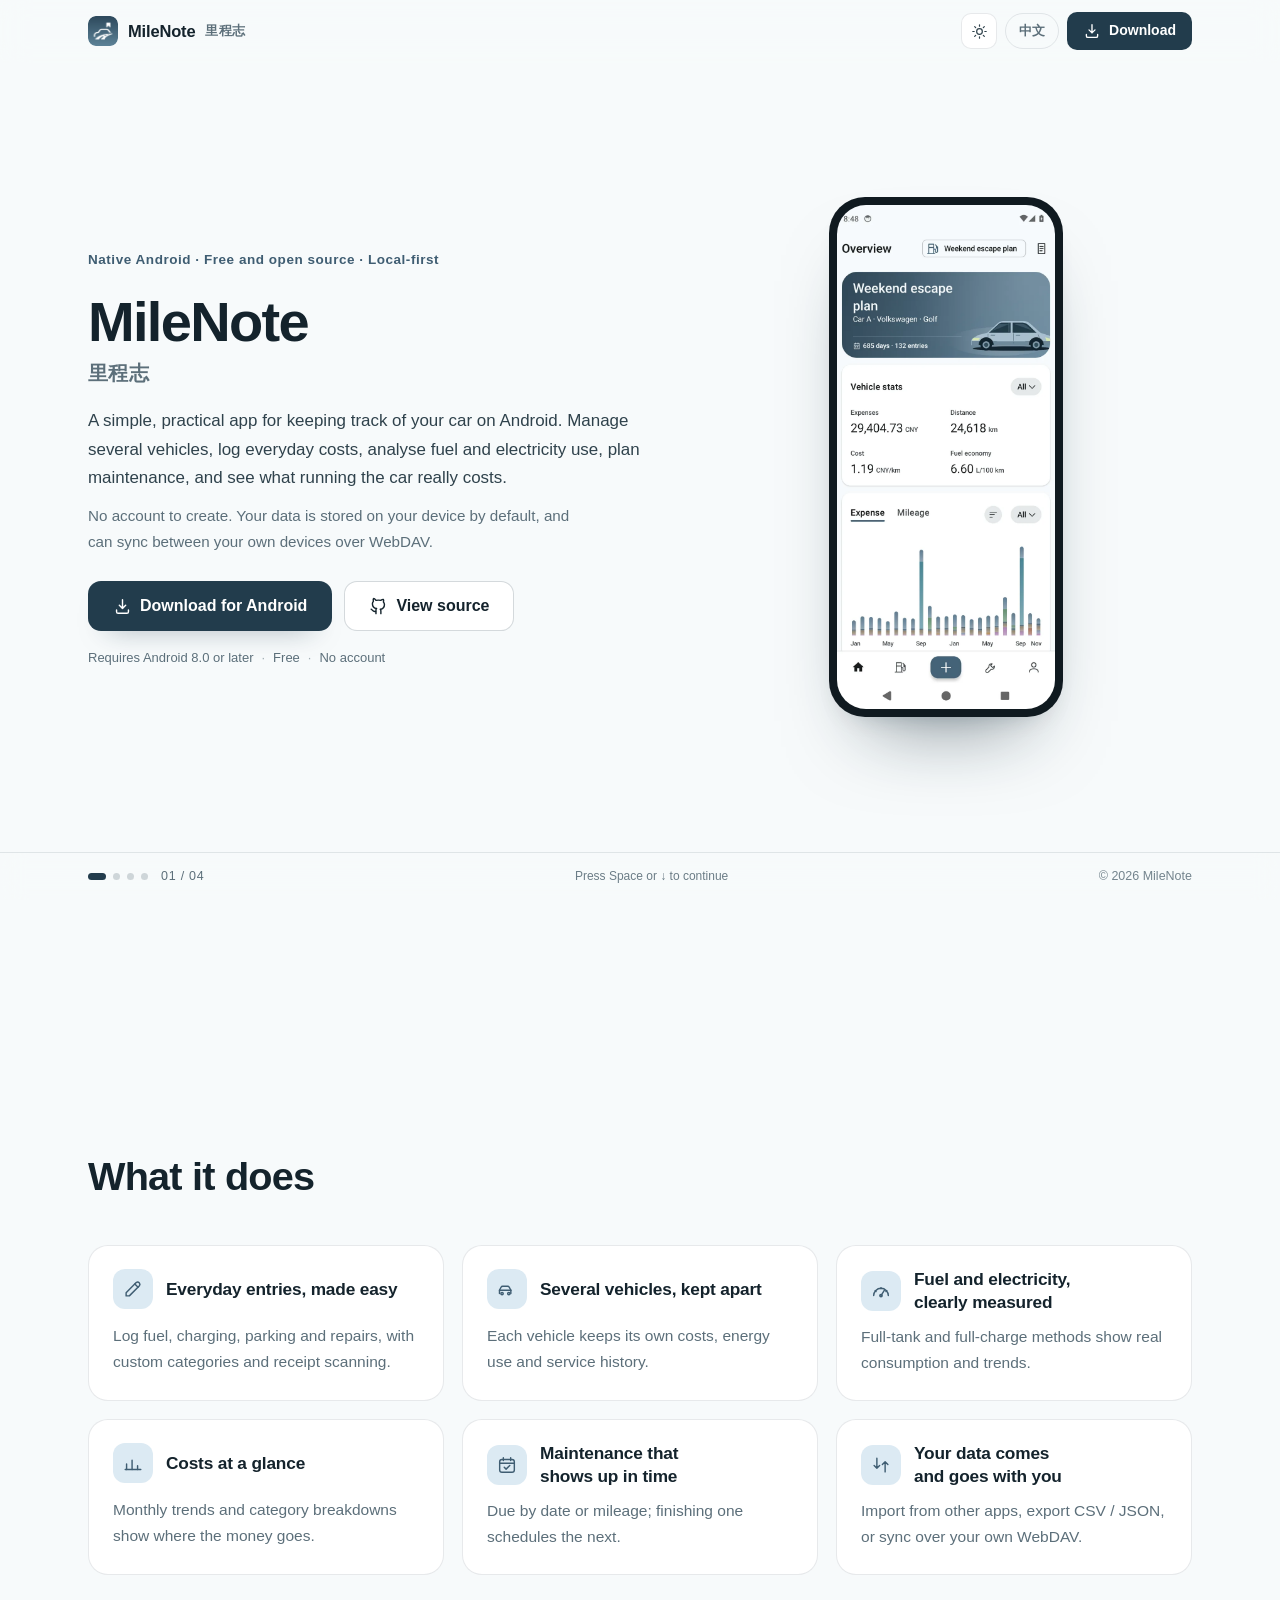
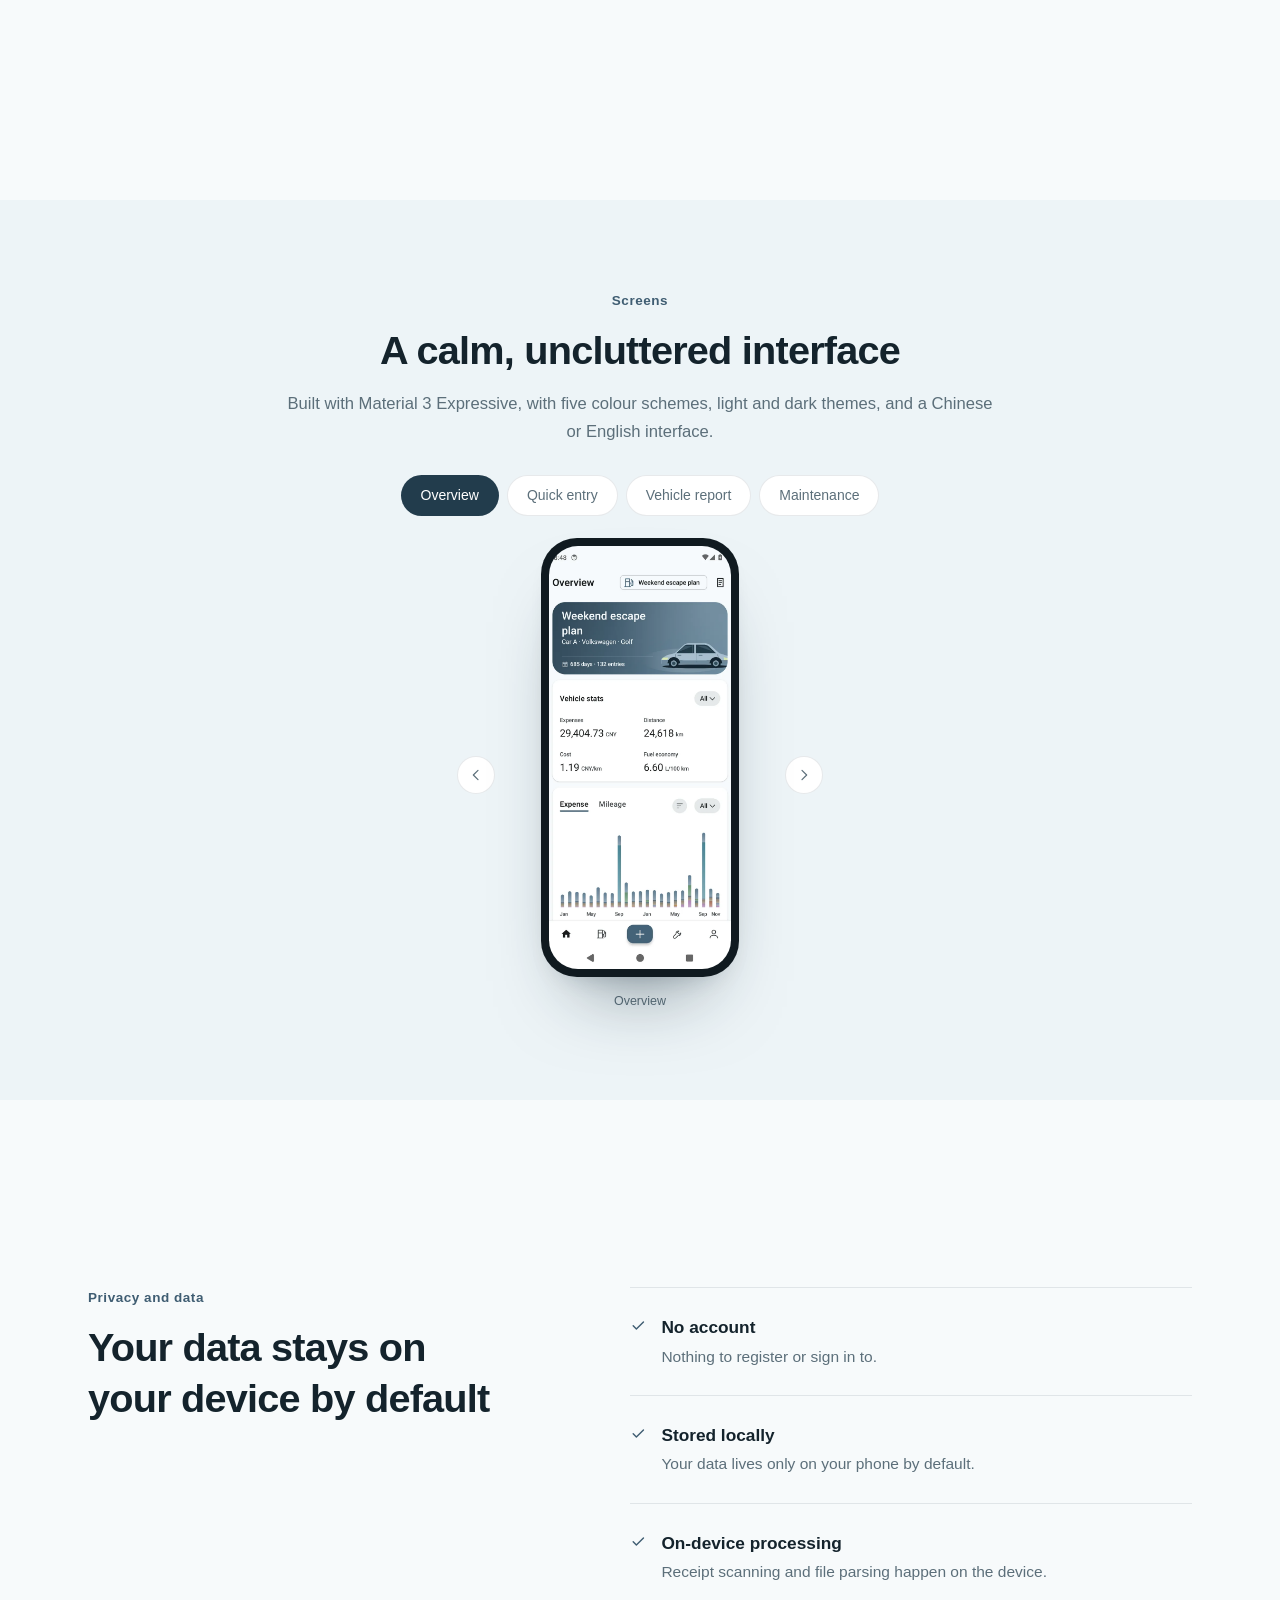
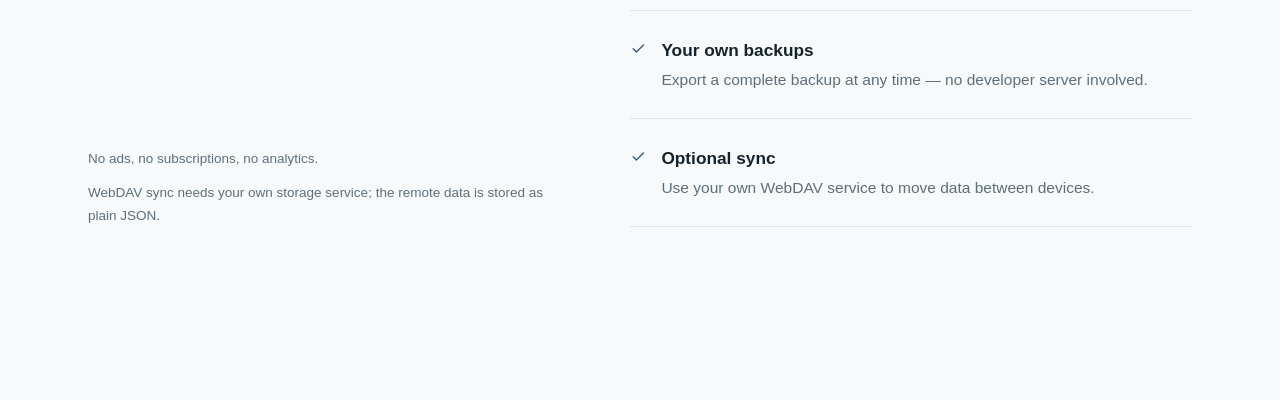
==== en/index.html @ a448dcb8 "site(screens): 界面预览换成 0.44.1 实拍（中英各一套，第三张改用车报告）+ OG 重画" ====
<!doctype html>
<html lang="en">
<head>
  <meta charset="utf-8">
  <meta name="viewport" content="width=device-width, initial-scale=1">
  <title>MileNote · A car companion for Android</title>
  <meta name="description" content="MileNote is a simple, practical companion for car owners on Android: several vehicles, everyday costs, fuel and electricity analysis, maintenance reminders and running-cost summaries. No account — your data stays on your device by default, with optional WebDAV sync between your own devices.">
  <meta name="keywords" content="MileNote,car companion,car expense tracker,fuel log,full-tank method,maintenance reminder,running costs,Android,local-first">
  <meta name="author" content="MileNote">
  <meta name="robots" content="index,follow">
  <link rel="canonical" href="https://selwiro.github.io/MileNoteAndroid/en/">
  <link rel="alternate" hreflang="zh-CN" href="https://selwiro.github.io/MileNoteAndroid/">
  <link rel="alternate" hreflang="en" href="https://selwiro.github.io/MileNoteAndroid/en/">
  <link rel="alternate" hreflang="x-default" href="https://selwiro.github.io/MileNoteAndroid/">

  <meta property="og:type" content="website">
  <meta property="og:site_name" content="MileNote">
  <meta property="og:title" content="MileNote · A car companion for Android">
  <meta property="og:description" content="Several vehicles, everyday costs, fuel and electricity analysis, maintenance reminders and running-cost summaries. No account — your data stays on your device.">
  <meta property="og:url" content="https://selwiro.github.io/MileNoteAndroid/en/">
  <meta property="og:image" content="https://selwiro.github.io/MileNoteAndroid/assets/og-en.png">
  <meta property="og:image:width" content="1200">
  <meta property="og:image:height" content="630">
  <meta property="og:image:alt" content="MileNote: a car companion for Android">
  <meta property="og:locale" content="en_US">
  <meta property="og:locale:alternate" content="zh_CN">
  <meta name="twitter:card" content="summary_large_image">
  <meta name="twitter:title" content="MileNote · A car companion for Android">
  <meta name="twitter:description" content="Several vehicles, everyday costs, fuel and electricity analysis, maintenance reminders and running-cost summaries. No account — your data stays on your device.">
  <meta name="twitter:image" content="https://selwiro.github.io/MileNoteAndroid/assets/og-en.png">
  <meta name="twitter:image:alt" content="MileNote: a car companion for Android">

  <meta name="theme-color" content="#f7fafb" media="(prefers-color-scheme: light)">
  <meta name="theme-color" content="#0e1316" media="(prefers-color-scheme: dark)">

  <script>
    /* Set the theme before styles load, so dark mode never flashes white */
    (function () {
      try {
        var stored = localStorage.getItem('milenote-theme');
        var theme = stored === 'dark' || stored === 'light'
          ? stored
          : (window.matchMedia('(prefers-color-scheme: dark)').matches ? 'dark' : 'light');
        document.documentElement.dataset.theme = theme;
        document.documentElement.classList.add('js');
      } catch (e) {
        document.documentElement.dataset.theme = 'light';
      }
    })();
  </script>

  <link rel="icon" href="../assets/favicon-32.png" sizes="32x32" type="image/png">
  <link rel="icon" href="../assets/favicon-16.png" sizes="16x16" type="image/png">
  <link rel="apple-touch-icon" href="../assets/apple-touch-icon.png">
  <link rel="manifest" href="../site.webmanifest">
  <link rel="preload" as="image" href="../assets/screens-en/dashboard.webp?v=20261116">
  <link rel="stylesheet" href="../assets/style.css?v=20261110c">

  <script type="application/ld+json">
  {
    "@context": "https://schema.org",
    "@type": "SoftwareApplication",
    "name": "MileNote",
    "alternateName": "里程志",
    "applicationCategory": "FinanceApplication",
    "operatingSystem": "Android 8.0+",
    "inLanguage": "en",
    "url": "https://selwiro.github.io/MileNoteAndroid/en/",
    "offers": { "@type": "Offer", "price": "0", "priceCurrency": "USD" },
    "description": "A local-first companion for car owners on Android: several vehicles, everyday costs, fuel and electricity analysis, maintenance reminders and running-cost summaries.",
    "screenshot": "https://selwiro.github.io/MileNoteAndroid/assets/screens-en/dashboard.webp"
  }
  </script>
</head>
<body>
  <a class="skip-link" href="#hero">Skip to content</a>

  <header class="site-header" id="top">
    <div class="header-inner">
      <a class="brand" href="#hero">
        <img src="../assets/img/brand-tile.png" width="30" height="30" alt="">
        <span class="brand-name">MileNote</span>
        <span class="brand-latin" lang="zh-CN">里程志</span>
      </a>
      <div class="header-actions">
        <button class="icon-btn" type="button" data-theme-toggle aria-label="Toggle light or dark mode" aria-pressed="false">
          <svg class="ico-sun" viewBox="0 0 24 24" aria-hidden="true"><circle cx="12" cy="12" r="4"/><path d="M12 2.5v2M12 19.5v2M2.5 12h2M19.5 12h2M5.2 5.2l1.4 1.4M17.4 17.4l1.4 1.4M18.8 5.2l-1.4 1.4M6.6 17.4l-1.4 1.4"/></svg>
          <svg class="ico-moon" viewBox="0 0 24 24" aria-hidden="true"><path d="M20.5 14.6A8.6 8.6 0 0 1 9.4 3.5a8.6 8.6 0 1 0 11.1 11.1Z"/></svg>
        </button>
        <a class="lang-switch" href="../" hreflang="zh-CN" lang="zh-CN">中文</a>
        <a class="btn btn-primary btn-sm" href="https://github.com/Selwiro/MileNoteAndroid/releases" data-download>
          <svg class="ico" viewBox="0 0 24 24" aria-hidden="true"><path d="M12 3.5v11m0 0 4-4m-4 4-4-4"/><path d="M4.5 16.5v2a2 2 0 0 0 2 2h11a2 2 0 0 0 2-2v-2"/></svg>
          Download
        </a>
      </div>
    </div>
  </header>

  <main class="deck">

    <!-- ============ 01 hero ============ -->
    <section class="slide slide-hero is-active" id="hero" aria-label="MileNote">
      <div class="slide-inner hero-grid">
        <div class="hero-copy">
          <span class="eyebrow">Native Android · Free and open source · Local-first</span>
          <h1>MileNote<span class="latin" lang="zh-CN">里程志</span></h1>
          <p class="lede">A simple, practical app for keeping track of your car on Android. Manage several vehicles, log everyday costs, analyse fuel and electricity use, plan maintenance, and see what running the car really costs.</p>
          <p class="lede">No account to create. Your data is stored on your device by default, and can sync between your own devices over WebDAV.</p>
          <div class="hero-actions">
            <a class="btn btn-primary btn-lg" href="https://github.com/Selwiro/MileNoteAndroid/releases" data-download>
              <svg class="ico" viewBox="0 0 24 24" aria-hidden="true"><path d="M12 3.5v11m0 0 4-4m-4 4-4-4"/><path d="M4.5 16.5v2a2 2 0 0 0 2 2h11a2 2 0 0 0 2-2v-2"/></svg>
              Download for Android
            </a>
            <a class="btn btn-quiet btn-lg" href="https://github.com/Selwiro/MileNoteAndroid" target="_blank" rel="noopener">
              <svg class="ico" viewBox="0 0 24 24" aria-hidden="true"><path d="M9 18c-4.5 1.4-4.5-2.2-6.3-2.7M15 21v-3.2a2.8 2.8 0 0 0-.8-2.3c2.7-.3 5.3-1.4 5.3-6a4.7 4.7 0 0 0-1.3-3.2 4.3 4.3 0 0 0-.1-3.3s-1-.3-3.3 1.3a11 11 0 0 0-5.8 0C6.7 1.7 5.7 2 5.7 2a4.3 4.3 0 0 0-.1 3.3A4.7 4.7 0 0 0 4.3 8.5c0 4.6 2.6 5.7 5.3 6a2.8 2.8 0 0 0-.8 2.3V21"/></svg>
              View source
            </a>
          </div>
          <p class="hero-meta">Requires Android 8.0 or later<span class="dot">·</span>Free<span class="dot">·</span>No account</p>
        </div>

        <div class="hero-visual">
          <figure class="phone phone-hero">
            <img src="../assets/screens-en/dashboard.webp?v=20261116" width="720" height="1600" alt="MileNote overview screen with running costs, spending trend and average fuel economy">
          </figure>
        </div>
      </div>
    </section>

    <!-- ============ 02 features ============ -->
    <section class="slide" id="features" aria-label="Features">
      <div class="slide-inner">
        <div class="slide-head">
          <h2>What it does</h2>
        </div>
        <ul class="feature-grid">
          <li class="feature">
            <span class="feature-icon"><svg viewBox="0 0 24 24" aria-hidden="true"><path d="M4.5 19.5H8L19 8.5a2.5 2.5 0 0 0-3.5-3.5L4.5 16v3.5Z"/><path d="M14 6.5 17.5 10"/></svg></span>
            <h3>Everyday entries, made easy</h3>
            <p>Log fuel, charging, parking and repairs, with custom categories and receipt scanning.</p>
          </li>
          <li class="feature">
            <span class="feature-icon"><svg viewBox="0 0 24 24" aria-hidden="true"><path d="M3.8 17v-3.6l1.7-3.3a2 2 0 0 1 1.8-1.1h5.4a2 2 0 0 1 1.8 1.1l1.7 3.3V17"/><path d="M3.8 13.4h12.6"/><circle cx="6.6" cy="17" r="1.3"/><circle cx="14" cy="17" r="1.3"/></svg></span>
            <h3>Several vehicles, kept apart</h3>
            <p>Each vehicle keeps its own costs, energy use and service history.</p>
          </li>
          <li class="feature">
            <span class="feature-icon"><svg viewBox="0 0 24 24" aria-hidden="true"><path d="M4 17a8 8 0 0 1 16 0"/><path d="M12 17l3.6-5.6"/><circle cx="12" cy="17" r="1.3"/><path d="M5.6 11.6l1 .9M12 8.4v1.2M18.4 11.6l-1 .9"/></svg></span>
            <h3>Fuel and electricity, clearly measured</h3>
            <p>Full-tank and full-charge methods show real consumption and trends.</p>
          </li>
          <li class="feature">
            <span class="feature-icon"><svg viewBox="0 0 24 24" aria-hidden="true"><path d="M5 19v-6M11 19V9M17 19v-4"/><path d="M3.5 19h17"/></svg></span>
            <h3>Costs at a glance</h3>
            <p>Monthly trends and category breakdowns show where the money goes.</p>
          </li>
          <li class="feature">
            <span class="feature-icon"><svg viewBox="0 0 24 24" aria-hidden="true"><rect x="4" y="6" width="16" height="14" rx="2.5"/><path d="M4 10h16M8 4v3M16 4v3"/><path d="M9 14.5l2 2 4-4"/></svg></span>
            <h3>Maintenance that shows up in time</h3>
            <p>Due by date or mileage; finishing one schedules the next.</p>
          </li>
          <li class="feature">
            <span class="feature-icon"><svg viewBox="0 0 24 24" aria-hidden="true"><path d="M7.5 4.5v11M7.5 15.5l3-3M7.5 15.5l-3-3"/><path d="M16.5 19.5v-11M16.5 8.5l3 3M16.5 8.5l-3 3"/></svg></span>
            <h3>Your data comes and goes with you</h3>
            <p>Import from other apps, export CSV / JSON, or sync over your own WebDAV.</p>
          </li>
        </ul>
      </div>
    </section>

    <!-- ============ 03 screens ============ -->
    <section class="slide slide-soft" id="screens" aria-label="Screens">
      <div class="slide-inner">
        <div class="slide-head slide-head-center">
          <span class="eyebrow">Screens</span>
          <h2>A calm, uncluttered interface</h2>
          <p class="lede">Built with Material 3 Expressive, with five colour schemes, light and dark themes, and a Chinese or English interface.</p>
        </div>

        <div class="screen-tabs" role="tablist" aria-label="App screenshots">
          <button class="screen-tab" type="button" role="tab" aria-selected="true" data-screen="0">Overview</button>
          <button class="screen-tab" type="button" role="tab" aria-selected="false" data-screen="1">Quick entry</button>
          <button class="screen-tab" type="button" role="tab" aria-selected="false" data-screen="2">Vehicle report</button>
          <button class="screen-tab" type="button" role="tab" aria-selected="false" data-screen="3">Maintenance</button>
        </div>

        <div class="screen-stage" role="tabpanel" aria-live="polite">
          <button class="screen-arrow" type="button" data-screen-prev aria-label="Previous screenshot">
            <svg viewBox="0 0 24 24" aria-hidden="true"><path d="M15 5l-7 7 7 7"/></svg>
          </button>
          <figure class="screen-figure">
            <div class="phone phone-screen">
              <img data-screen-img data-screen-base="../assets/screens-en/" src="../assets/screens-en/dashboard.webp?v=20261116" width="720" height="1600" alt="Overview screen">
            </div>
            <figcaption data-screen-cap>Overview</figcaption>
          </figure>
          <button class="screen-arrow" type="button" data-screen-next aria-label="Next screenshot">
            <svg viewBox="0 0 24 24" aria-hidden="true"><path d="M9 5l7 7-7 7"/></svg>
          </button>
        </div>
      </div>
    </section>

    <!-- ============ 04 privacy ============ -->
    <section class="slide" id="privacy" aria-label="Privacy and data">
      <div class="slide-inner privacy-grid">
        <div class="slide-head">
          <span class="eyebrow">Privacy and data</span>
          <h2>Your data stays on your device by default</h2>
          <p class="privacy-note">No ads, no subscriptions, no analytics.</p>
          <p class="privacy-note">WebDAV sync needs your own storage service; the remote data is stored as plain JSON.</p>
        </div>
        <div>
          <ul class="privacy-list">
            <li>
              <svg viewBox="0 0 24 24" aria-hidden="true"><path d="M4.5 12.5 9 17l10-10"/></svg>
              <div><b>No account</b><span>Nothing to register or sign in to.</span></div>
            </li>
            <li>
              <svg viewBox="0 0 24 24" aria-hidden="true"><path d="M4.5 12.5 9 17l10-10"/></svg>
              <div><b>Stored locally</b><span>Your data lives only on your phone by default.</span></div>
            </li>
            <li>
              <svg viewBox="0 0 24 24" aria-hidden="true"><path d="M4.5 12.5 9 17l10-10"/></svg>
              <div><b>On-device processing</b><span>Receipt scanning and file parsing happen on the device.</span></div>
            </li>
            <li>
              <svg viewBox="0 0 24 24" aria-hidden="true"><path d="M4.5 12.5 9 17l10-10"/></svg>
              <div><b>Your own backups</b><span>Export a complete backup at any time — no developer server involved.</span></div>
            </li>
            <li>
              <svg viewBox="0 0 24 24" aria-hidden="true"><path d="M4.5 12.5 9 17l10-10"/></svg>
              <div><b>Optional sync</b><span>Use your own WebDAV service to move data between devices.</span></div>
            </li>
          </ul>
        </div>
      </div>
    </section>

  </main>

  <div class="deck-bar">
    <div class="pager" role="group" aria-label="Slides">
      <button class="pager-dot" type="button" data-goto="0" aria-label="Slide 1: MileNote" aria-current="true"></button>
      <button class="pager-dot" type="button" data-goto="1" aria-label="Slide 2: Features"></button>
      <button class="pager-dot" type="button" data-goto="2" aria-label="Slide 3: Screens"></button>
      <button class="pager-dot" type="button" data-goto="3" aria-label="Slide 4: Privacy"></button>
      <span class="pager-count" data-pager-count>01 / 04</span>
    </div>
    <p class="deck-hint" data-deck-hint>Press Space or ↓ to continue</p>
    <span class="bar-copy">© <span id="year">2026</span> MileNote</span>
  </div>

  <script src="../assets/app.js?v=20261116" defer></script>
</body>
</html>
---- assets/style.css ----
/* ============================================================
   里程志 MileNote · GitHub Pages
   PPT 式单页官网：4 屏，每屏一满窗口，空格 / ↓ 翻页
   纯静态、无外部依赖、无追踪；深浅色由 <html data-theme> 驱动
   配色沿用 App 的里程蓝（#55758B）
   ============================================================ */

:root {
  --font-sans: -apple-system, BlinkMacSystemFont, "Segoe UI", "PingFang SC",
    "Hiragino Sans GB", "Microsoft YaHei", "Noto Sans SC", "Helvetica Neue", Arial, sans-serif;

  --bg: #f7fafb;
  --bg-soft: #edf4f7;
  --surface: #ffffff;
  --surface-2: #f1f7f9;
  --ink: #14232c;
  --ink-2: #2f424c;
  --muted: #5c6f7a;
  --line: rgba(20, 46, 62, 0.10);
  --line-strong: rgba(20, 46, 62, 0.18);

  --brand: #55758b;
  --brand-strong: #3f5d72;
  --brand-deep: #16262f;
  --brand-soft: #dceaf3;

  --btn-bg: #223c4c;
  --btn-bg-hover: #2e4e61;
  --btn-ink: #ffffff;

  --bezel: #101a20;
  --radius-xl: 28px;
  --radius-lg: 20px;
  --radius-md: 15px;

  --shadow-card: 0 28px 60px -46px rgba(16, 42, 58, 0.5), 0 2px 6px -4px rgba(16, 42, 58, 0.06);
  --shadow-soft: 0 20px 40px -32px rgba(16, 42, 58, 0.45);
  --shadow-phone: 0 44px 80px -40px rgba(14, 36, 50, 0.55), 0 12px 28px -20px rgba(14, 36, 50, 0.3);

  --container: 1104px;
  --header-h: 62px;
  --bar-h: 48px;
  color-scheme: light;
}

[data-theme="dark"] {
  --bg: #0e1316;
  --bg-soft: #121b20;
  --surface: #161f24;
  --surface-2: #1b262c;
  --ink: #e9eff3;
  --ink-2: #c7d4db;
  --muted: #93a5b0;
  --line: rgba(190, 215, 230, 0.12);
  --line-strong: rgba(190, 215, 230, 0.22);

  --brand: #a8c3d4;
  --brand-strong: #a8c3d4;
  --brand-deep: #0a1418;
  --brand-soft: #1f313b;

  --btn-bg: #b3cadb;
  --btn-bg-hover: #c8dbe8;
  --btn-ink: #101f28;

  --bezel: #05090b;
  --shadow-card: 0 28px 60px -46px rgba(0, 0, 0, 0.8), 0 2px 6px -4px rgba(0, 0, 0, 0.4);
  --shadow-soft: 0 20px 40px -32px rgba(0, 0, 0, 0.7);
  --shadow-phone: 0 44px 80px -40px rgba(0, 0, 0, 0.9), 0 12px 28px -20px rgba(0, 0, 0, 0.6);
  color-scheme: dark;
}

/* ---------- base ---------- */

*, *::before, *::after { box-sizing: border-box; }

html {
  -webkit-text-size-adjust: 100%;
  scroll-snap-type: y mandatory;
  background: var(--bg);
  /* 一屏一页的演示翻页：隐藏滚动条，用页码 / 空格提示代替 */
  scrollbar-width: none;
}
html::-webkit-scrollbar { width: 0; height: 0; }

body {
  margin: 0;
  background: var(--bg);
  color: var(--ink);
  font-family: var(--font-sans);
  font-size: 16px;
  line-height: 1.7;
  -webkit-font-smoothing: antialiased;
  -moz-osx-font-smoothing: grayscale;
  overflow-x: hidden;
}

h1, h2, h3 {
  margin: 0;
  line-height: 1.28;
  letter-spacing: -0.02em;
  font-weight: 700;
  text-wrap: balance;
}
p { margin: 0; }
img { display: block; max-width: 100%; height: auto; }
a { color: inherit; }
button { font: inherit; color: inherit; }

:focus-visible {
  outline: 2px solid var(--brand-strong);
  outline-offset: 3px;
  border-radius: 6px;
}

.sr-only {
  position: absolute;
  width: 1px; height: 1px;
  margin: -1px; padding: 0;
  overflow: hidden;
  clip: rect(0 0 0 0);
  white-space: nowrap;
  border: 0;
}

.skip-link {
  position: fixed;
  top: 8px; left: 50%;
  transform: translate(-50%, -180%);
  z-index: 100;
  padding: 9px 16px;
  border-radius: 999px;
  background: var(--btn-bg);
  color: var(--btn-ink);
  font-size: 14px;
  text-decoration: none;
  transition: transform .18s ease;
}
.skip-link:focus { transform: translate(-50%, 0); }

/* ---------- buttons ---------- */

.btn {
  display: inline-flex;
  align-items: center;
  justify-content: center;
  gap: 8px;
  padding: 11px 20px;
  border: 1px solid transparent;
  border-radius: 12px;
  font-size: 15px;
  font-weight: 600;
  line-height: 1.4;
  text-decoration: none;
  white-space: nowrap;
  cursor: pointer;
  transition: background-color .18s ease, border-color .18s ease,
              color .18s ease, transform .18s ease, box-shadow .18s ease;
}

.btn .ico {
  width: 18px; height: 18px;
  fill: none;
  stroke: currentColor;
  stroke-width: 1.8;
  stroke-linecap: round;
  stroke-linejoin: round;
  flex: none;
}

.btn-primary {
  background: var(--btn-bg);
  color: var(--btn-ink);
  box-shadow: 0 14px 28px -20px rgba(16, 42, 58, 0.65);
}
.btn-primary:hover { background: var(--btn-bg-hover); transform: translateY(-1px); }

.btn-quiet {
  background: var(--surface);
  border-color: var(--line-strong);
  color: var(--ink);
}
.btn-quiet:hover { border-color: var(--brand); transform: translateY(-1px); }

.btn-lg { padding: 13px 24px; font-size: 16px; border-radius: 13px; }
.btn-lg .ico { width: 19px; height: 19px; }
.btn-sm { padding: 8px 15px; font-size: 14px; border-radius: 10px; }

/* ---------- header（固定，浮在每一屏之上） ---------- */

.site-header {
  position: fixed;
  inset: 0 0 auto 0;
  z-index: 60;
  background: color-mix(in srgb, var(--bg) 82%, transparent);
  -webkit-backdrop-filter: blur(14px);
  backdrop-filter: blur(14px);
  border-bottom: 1px solid transparent;
  transition: border-color .2s ease;
}
.site-header.is-scrolled { border-bottom-color: var(--line); }

.header-inner {
  display: flex;
  align-items: center;
  gap: 16px;
  height: var(--header-h);
  width: min(100% - 48px, var(--container));
  margin-inline: auto;
}

.brand {
  display: inline-flex;
  align-items: center;
  gap: 10px;
  margin-right: auto;
  text-decoration: none;
  font-weight: 700;
  letter-spacing: -0.01em;
  flex: none;
  white-space: nowrap;
}
.brand img { width: 30px; height: 30px; border-radius: 8px; }
.brand .brand-name { font-size: 16.5px; }
.brand .brand-latin {
  font-size: 13px;
  font-weight: 600;
  color: var(--muted);
  letter-spacing: 0.01em;
}

.header-actions { display: flex; align-items: center; gap: 8px; }

.icon-btn {
  display: grid;
  place-items: center;
  width: 36px; height: 36px;
  padding: 0;
  border: 1px solid var(--line);
  border-radius: 10px;
  background: var(--surface);
  color: var(--ink-2);
  cursor: pointer;
  transition: border-color .16s ease, color .16s ease;
}
.icon-btn:hover { border-color: var(--line-strong); color: var(--ink); }
.icon-btn svg { width: 17px; height: 17px; fill: none; stroke: currentColor; stroke-width: 1.7; stroke-linecap: round; stroke-linejoin: round; }
.icon-btn .ico-moon { display: none; }
[data-theme="dark"] .icon-btn .ico-sun { display: none; }
[data-theme="dark"] .icon-btn .ico-moon { display: block; }

.lang-switch {
  padding: 6px 13px;
  border: 1px solid var(--line);
  border-radius: 999px;
  font-size: 13px;
  font-weight: 600;
  color: var(--muted);
  text-decoration: none;
  transition: border-color .16s ease, color .16s ease;
}
.lang-switch:hover { border-color: var(--line-strong); color: var(--ink); }

/* ---------- 幻灯片 ---------- */

.deck { display: block; }

.slide {
  --slide-pad: 24px;
  position: relative;
  display: grid;
  align-items: center;
  min-height: 100vh;
  min-height: 100dvh;
  padding: calc(var(--header-h) + var(--slide-pad)) 0 calc(var(--bar-h) + var(--slide-pad));
  scroll-snap-align: start;
  scroll-snap-stop: always;
}

.slide-soft { background: var(--bg-soft); }

.slide-inner {
  width: min(100% - 48px, var(--container));
  margin-inline: auto;
}

/* 只在有 JS 时做入场动画：无 JS 也能看到全部内容 */
.js .slide-inner {
  opacity: 0;
  transform: translateY(14px);
  transition: opacity .45s ease, transform .45s cubic-bezier(.22, .8, .3, 1);
}
.js .slide.is-active .slide-inner {
  opacity: 1;
  transform: none;
}

.slide-head { max-width: 660px; }
.slide-head-center { margin-inline: auto; text-align: center; max-width: 720px; }
.slide-head h2 {
  margin-top: 12px;
  font-size: clamp(1.6rem, 3.1vw, 2.55rem);
}
.slide-head .lede {
  margin-top: 14px;
  color: var(--muted);
  font-size: 1.04rem;
  text-wrap: pretty;
}

.eyebrow {
  display: inline-block;
  font-size: 13.5px;
  font-weight: 600;
  letter-spacing: 0.04em;
  color: var(--brand-strong);
}

/* ---------- 首屏 ---------- */

.hero-grid {
  display: grid;
  grid-template-columns: minmax(0, 1.06fr) minmax(0, 0.94fr);
  gap: clamp(28px, 4.5vw, 64px);
  align-items: center;
}

.hero-copy h1 {
  margin-top: 14px;
  font-size: clamp(2.35rem, 4.6vw, 3.5rem);
  letter-spacing: -0.03em;
}
.hero-copy h1 .latin {
  display: block;
  margin-top: 4px;
  font-size: clamp(1rem, 1.7vw, 1.24rem);
  font-weight: 600;
  letter-spacing: 0.02em;
  color: var(--muted);
}

.hero-copy .lede {
  margin-top: 20px;
  max-width: 33em;
  font-size: clamp(0.98rem, 1.35vw, 1.06rem);
  color: var(--ink-2);
  text-wrap: pretty;
}
.hero-copy .lede + .lede {
  margin-top: 10px;
  font-size: 0.95rem;
  color: var(--muted);
}

.hero-actions {
  display: flex;
  flex-wrap: wrap;
  gap: 12px;
  margin-top: 26px;
}

.hero-meta {
  margin-top: 16px;
  font-size: 13px;
  color: var(--muted);
}
.hero-meta .dot { margin: 0 8px; opacity: .55; }

.hero-visual {
  justify-self: center;
  position: relative;
  display: grid;
  place-items: center;
  padding: 6px 0;
}
.hero-visual::after {
  content: "";
  position: absolute;
  inset: auto 6% -2% 6%;
  height: 36px;
  border-radius: 50%;
  background: radial-gradient(closest-side, rgba(16, 42, 58, 0.16), transparent 72%);
  filter: blur(6px);
  z-index: -1;
}
[data-theme="dark"] .hero-visual::after {
  background: radial-gradient(closest-side, rgba(0, 0, 0, 0.6), transparent 72%);
}

/* ---------- 手机框 ---------- */

.phone {
  position: relative;
  margin: 0;
  padding: 8px;
  border-radius: 36px;
  background: var(--bezel);
  box-shadow: var(--shadow-phone);
  aspect-ratio: 720 / 1600;
  height: var(--phone-h, 480px);
}
.phone img {
  width: 100%;
  height: 100%;
  border-radius: 29px;
  object-fit: cover;
}

.phone-hero { --phone-h: clamp(300px, 58dvh, 520px); }
.phone-screen {
  flex: 1 1 auto;
  height: auto;
  min-height: 0;
  max-height: 100%;
  margin-bottom: 2px;
}

/* ---------- 功能介绍 ---------- */

.feature-grid {
  display: grid;
  grid-template-columns: repeat(3, minmax(0, 1fr));
  gap: 18px;
  margin: clamp(26px, 3.6vw, 44px) 0 0;
  padding: 0;
  list-style: none;
}

.feature {
  display: grid;
  grid-template-columns: auto minmax(0, 1fr);
  align-items: center;
  column-gap: 13px;
  padding: 22px 24px 24px;
  border: 1px solid var(--line);
  border-radius: var(--radius-lg);
  background: var(--surface);
  transition: transform .18s ease, border-color .18s ease, box-shadow .18s ease;
}
.feature:hover {
  transform: translateY(-2px);
  border-color: var(--line-strong);
  box-shadow: var(--shadow-soft);
}

/* 图标与标题同一行（桌面端；手机上图标仍在左、标题与说明在右） */
.feature-icon {
  display: grid;
  place-items: center;
  width: 40px; height: 40px;
  margin: 0;
  border-radius: 12px;
  background: var(--brand-soft);
  color: var(--brand-strong);
}
[data-theme="dark"] .feature-icon { color: var(--ink); }
.feature-icon svg {
  width: 22px; height: 22px;
  fill: none;
  stroke: currentColor;
  stroke-width: 1.55;
  stroke-linecap: round;
  stroke-linejoin: round;
}

.feature h3 { grid-column: 2; font-size: 1.08rem; letter-spacing: -0.01em; }
.feature p {
  grid-column: 1 / -1;
  margin-top: 11px;
  color: var(--muted);
  font-size: 0.97rem;
  line-height: 1.7;
}

/* ---------- 界面预览 ---------- */

.screen-tabs {
  display: flex;
  flex-wrap: wrap;
  justify-content: center;
  gap: 8px;
  margin-top: clamp(18px, 2.6vw, 28px);
}

.screen-tab {
  padding: 8px 19px;
  border: 1px solid var(--line);
  border-radius: 999px;
  background: var(--surface);
  color: var(--muted);
  font-size: 14px;
  font-weight: 500;
  cursor: pointer;
  transition: background-color .16s ease, color .16s ease, border-color .16s ease;
}
.screen-tab:hover { color: var(--ink); border-color: var(--line-strong); }
.screen-tab[aria-selected="true"] {
  background: var(--btn-bg);
  border-color: transparent;
  color: var(--btn-ink);
}

#screens .slide-inner {
  display: flex;
  flex-direction: column;
  padding-bottom: 16px;
  height: calc(100vh - var(--header-h) - var(--bar-h) - var(--slide-pad) * 2);
  height: calc(100dvh - var(--header-h) - var(--bar-h) - var(--slide-pad) * 2);
  min-height: 0;
}
#screens .slide-head,
#screens .screen-tabs { flex: none; }

.screen-stage {
  display: flex;
  align-items: center;
  justify-content: center;
  gap: clamp(10px, 3vw, 40px);
  margin-top: 22px;
}

.screen-arrow {
  display: grid;
  place-items: center;
  width: 38px; height: 38px;
  padding: 0;
  border: 1px solid var(--line);
  border-radius: 50%;
  background: var(--surface);
  color: var(--muted);
  cursor: pointer;
  transition: color .16s ease, border-color .16s ease;
  flex: none;
}
.screen-arrow:hover { color: var(--ink); border-color: var(--line-strong); }
.screen-arrow svg { width: 16px; height: 16px; fill: none; stroke: currentColor; stroke-width: 1.8; stroke-linecap: round; stroke-linejoin: round; }

.screen-stage { flex: 1 1 auto; min-height: 0; }

.screen-figure {
  margin: 0;
  height: 100%;
  display: flex;
  flex-direction: column;
  align-items: center;
  justify-content: center;
  min-height: 0;
}
.screen-figure figcaption {
  flex: none;
  margin-top: 12px;
  font-size: 12.5px;
  color: var(--muted);
}

/* ---------- 隐私与数据 ---------- */

.privacy-grid {
  display: grid;
  grid-template-columns: minmax(0, 0.92fr) minmax(0, 1.08fr);
  gap: clamp(24px, 5vw, 72px);
  align-items: stretch;
}

/* 左栏：标题贴顶、补充说明贴底，避免「标题悬在中间、下面一大片空」 */
#privacy .slide-head {
  display: flex;
  flex-direction: column;
  align-items: flex-start;
}
#privacy .privacy-note:first-of-type { margin-top: auto; }

.privacy-list {
  margin: 0;
  padding: 0;
  list-style: none;
  border-top: 1px solid var(--line);
}
.privacy-list li {
  display: grid;
  grid-template-columns: auto 1fr;
  gap: 14px;
  padding: 25px 0;
  border-bottom: 1px solid var(--line);
}
.privacy-list svg {
  width: 17px; height: 17px;
  margin-top: 4px;
  fill: none;
  stroke: var(--brand-strong);
  stroke-width: 2;
  stroke-linecap: round;
  stroke-linejoin: round;
}
.privacy-list b { display: block; font-size: 1.08rem; font-weight: 600; }
.privacy-list span { color: var(--muted); font-size: 0.97rem; }
.privacy-note {
  margin-top: 12px;
  color: var(--muted);
  font-size: 13.5px;
  line-height: 1.65;
}

/* ---------- 底部条（页码 + 链接） ---------- */

.deck-bar {
  position: fixed;
  inset: auto 0 0 0;
  z-index: 60;
  display: flex;
  align-items: center;
  gap: 16px;
  height: var(--bar-h);
  padding: 0 max(24px, calc((100% - var(--container)) / 2));
  background: color-mix(in srgb, var(--bg) 82%, transparent);
  -webkit-backdrop-filter: blur(12px);
  backdrop-filter: blur(12px);
  border-top: 1px solid var(--line);
  font-size: 12.5px;
  color: var(--muted);
}

.pager { display: flex; align-items: center; gap: 7px; }
.pager-dot {
  width: 7px; height: 7px;
  padding: 0;
  border: 0;
  border-radius: 999px;
  background: var(--line-strong);
  cursor: pointer;
  transition: width .2s ease, background-color .2s ease;
}
.pager-dot:hover { background: var(--brand); }
.pager-dot[aria-current="true"] {
  width: 18px;
  background: var(--btn-bg);
}
.pager-count {
  margin-left: 6px;
  font-variant-numeric: tabular-nums;
  letter-spacing: .06em;
}

.deck-hint {
  margin: 0 auto;
  font-size: 12px;
  color: var(--muted);
  opacity: .9;
  transition: opacity .3s ease;
}
.deck-hint.is-hidden { opacity: 0; visibility: hidden; }

.bar-copy { flex: none; opacity: .85; }

/* ---------- 404 ---------- */

.lost {
  display: flex;
  align-items: center;
  justify-content: center;
  min-height: 100vh;
  padding: 40px 24px;
  text-align: center;
}
.lost-inner { max-width: 540px; margin-inline: auto; }
.lost img {
  width: 72px; height: 72px;
  margin: 0 auto 26px;
  border-radius: 21px;
  box-shadow: var(--shadow-card);
}
.lost h1 { font-size: clamp(1.8rem, 4.6vw, 2.6rem); }
.lost p {
  margin-top: 14px;
  color: var(--muted);
  font-size: 15.5px;
}
.lost p[lang="en"] { font-size: 13.5px; }
.lost p a { color: var(--brand-strong); text-decoration: underline; text-underline-offset: 3px; }
.lost-actions {
  display: flex;
  flex-wrap: wrap;
  justify-content: center;
  gap: 12px;
  margin-top: 28px;
}

/* ---------- 响应式 ---------- */

@media (max-width: 960px) {
  .hero-grid { grid-template-columns: minmax(0, 1fr); gap: 28px; }
  .hero-visual { order: 2; }
  .hero-copy .lede { max-width: 40em; }
  .privacy-grid { grid-template-columns: minmax(0, 1fr); gap: 26px; }
  .phone-hero { --phone-h: clamp(240px, 34dvh, 340px); }
}

/* 窗口不高（13 寸笔电 / 浏览器占满前后）时整体收紧，保证每一屏仍然装得下 */
@media (min-width: 721px) and (max-height: 800px) {
  .slide { --slide-pad: 12px; }
  .slide-head h2 { font-size: clamp(1.5rem, 2.6vw, 2.1rem); }
  .slide-head .lede { margin-top: 10px; font-size: 0.98rem; }
  .feature-grid { margin-top: 24px; gap: 14px; }
  .feature { padding: 18px 20px 20px; column-gap: 11px; }
  .feature-icon { width: 36px; height: 36px; margin: 0; border-radius: 11px; }
  .feature-icon svg { width: 19px; height: 19px; }
  .feature h3 { font-size: 1.02rem; }
  .feature p { margin-top: 8px; font-size: 0.93rem; line-height: 1.62; }
  .phone-hero { --phone-h: clamp(260px, 54dvh, 480px); }
  .privacy-list li { padding: 15px 0; }
}

/* 手机上首屏不放手机图（截图集中在「界面预览」一屏），保证一屏装得下 */
@media (max-width: 720px) {
  :root { --header-h: 56px; --bar-h: 44px; }

  .header-inner { gap: 6px; }
  .header-actions { gap: 6px; }
  .brand { gap: 8px; }
  .brand .brand-latin { display: none; }
  .brand .brand-name { font-size: 16px; }

  .header-inner,
  .slide-inner { width: min(100% - 36px, var(--container)); }

  body { font-size: 15.5px; }

  .slide { --slide-pad: 12px; }

  .hero-visual { display: none; }

  .hero-copy h1 { font-size: clamp(2.25rem, 11.2vw, 2.95rem); }
  .hero-copy .lede { margin-top: 18px; font-size: 15.5px; }
  .hero-copy .lede + .lede { margin-top: 12px; font-size: 14.5px; }
  .hero-actions { margin-top: 26px; }
  .hero-actions .btn { flex: 1 1 auto; }
  .hero-meta { margin-top: 16px; font-size: 12.5px; }

  /* 手机上功能改成单列「图标 + 标题 + 说明」的行式，中英文案长度不同也装得下 */
  .feature-grid { grid-template-columns: minmax(0, 1fr); gap: 6px; margin-top: 10px; }
  .feature {
    display: grid;
    grid-template-columns: 28px minmax(0, 1fr);
    align-items: start;
    column-gap: 10px;
    row-gap: 1px;
    padding: 7px 12px 8px;
    border-radius: 14px;
  }
  .feature-icon { grid-column: 1; grid-row: 1 / span 2; width: 28px; height: 28px; margin: 1px 0 0; border-radius: 9px; }
  .feature-icon svg { width: 16px; height: 16px; }
  .feature h3 { grid-column: 2; grid-row: 1; font-size: 0.92rem; }
  .feature p { grid-column: 2; grid-row: 2; margin-top: 1px; font-size: 0.8rem; line-height: 1.55; }
  .feature h3 { font-size: 0.9rem; }
  .feature p { margin-top: 5px; font-size: 0.775rem; line-height: 1.55; }

  .slide-head h2 { margin-top: 6px; font-size: clamp(1.35rem, 6vw, 1.65rem); }
  .slide-head .lede { font-size: 0.9rem; }

  .screen-tabs { gap: 6px; margin-top: 14px; }
  .screen-tab { padding: 6px 13px; font-size: 12.5px; }
  .screen-stage { margin-top: 14px; gap: 8px; }
  #screens .slide-inner { padding-bottom: 20px; }
  .screen-arrow { width: 32px; height: 32px; }
  .screen-figure figcaption { margin-top: 10px; }

  .privacy-list li { padding: 13px 0; }
  .privacy-list b { font-size: 0.96rem; }
  .privacy-list span { font-size: 0.9rem; }
  .privacy-note { margin-top: 10px; font-size: 12px; }

  .deck-hint { display: none; }
  .bar-copy { opacity: .8; }
}

@media (max-width: 400px) {
  .feature-grid { gap: 4px; }
  .feature { padding: 6px 11px 7px; }
  .feature p { font-size: 0.775rem; line-height: 1.45; }
}

@media (prefers-reduced-motion: reduce) {
  html { scroll-behavior: auto; }
  *, *::before, *::after {
    animation-duration: .01ms !important;
    animation-iteration-count: 1 !important;
    transition-duration: .01ms !important;
  }
  .js .slide-inner { opacity: 1; transform: none; }
}

@media print {
  html { scroll-snap-type: none; }
  .slide { min-height: auto; page-break-after: always; }
  .js .slide-inner { opacity: 1; transform: none; }
  .site-header, .deck-bar { display: none; }
}
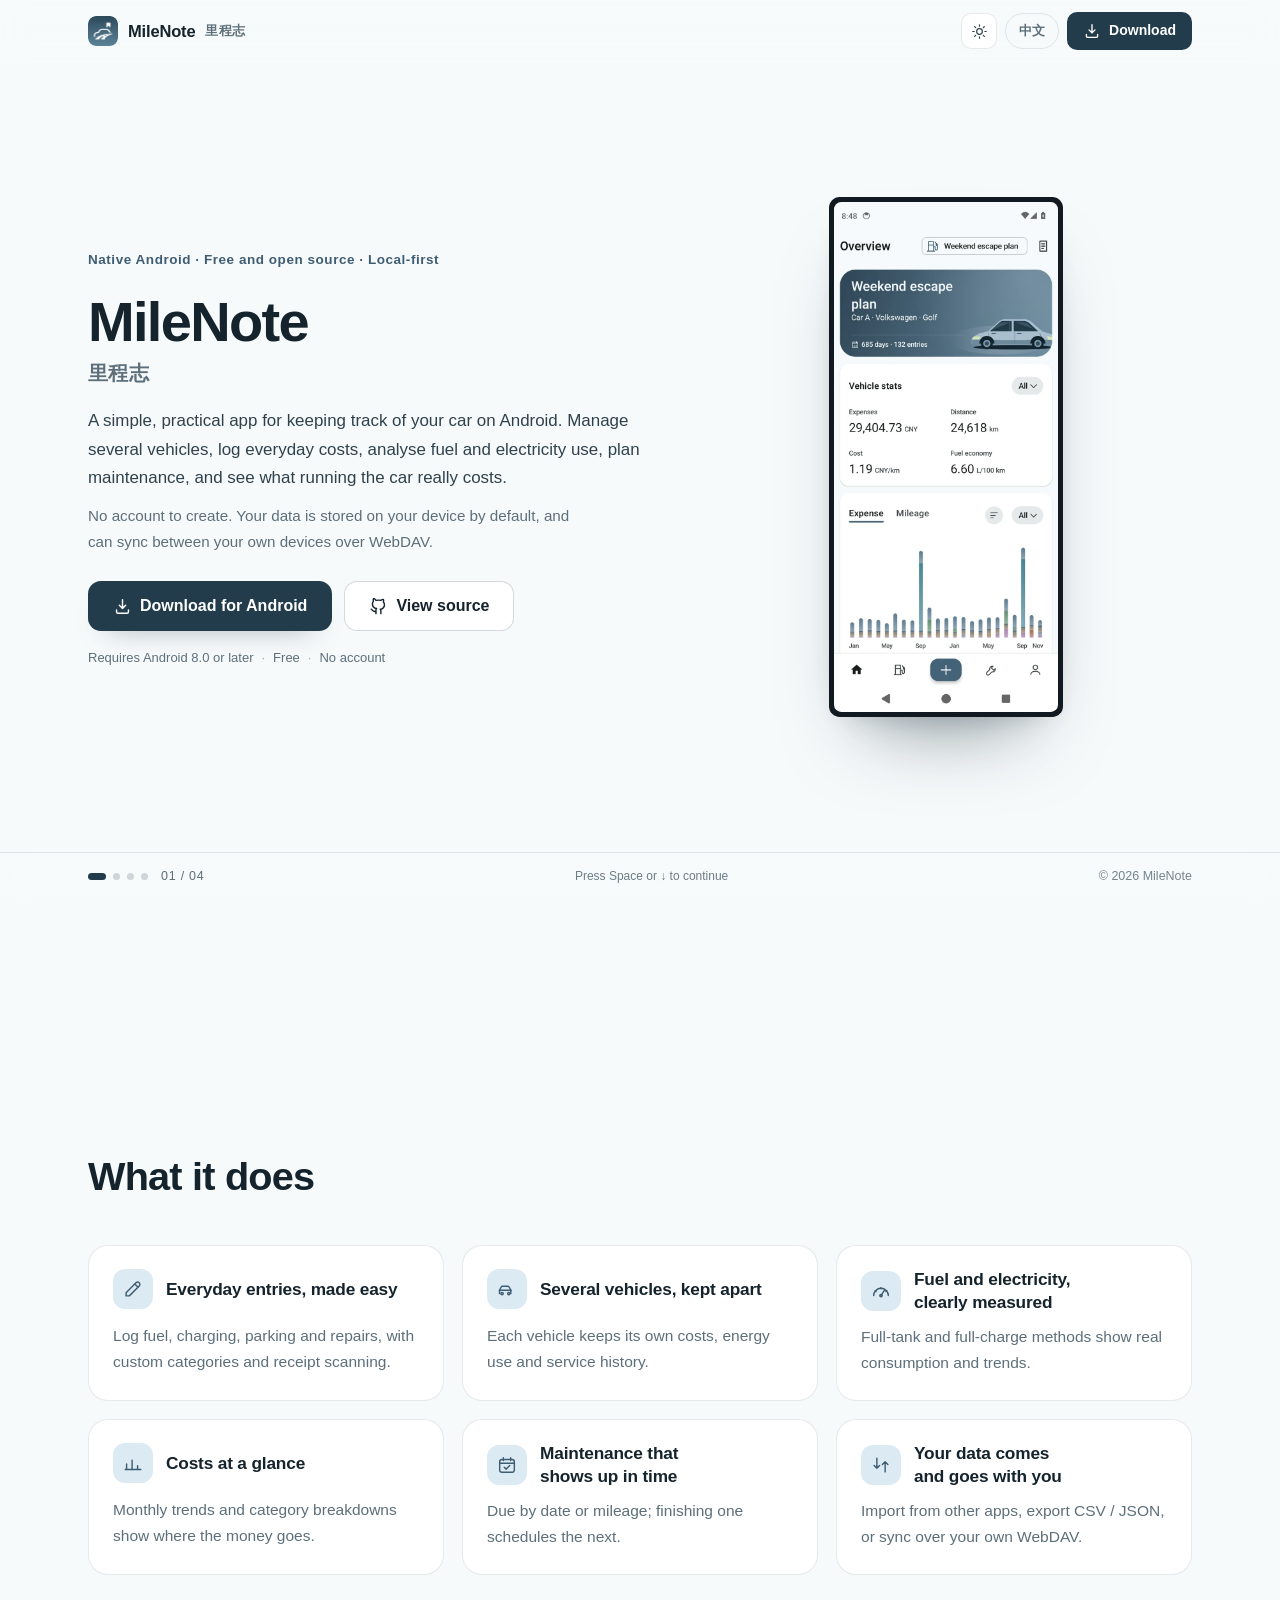
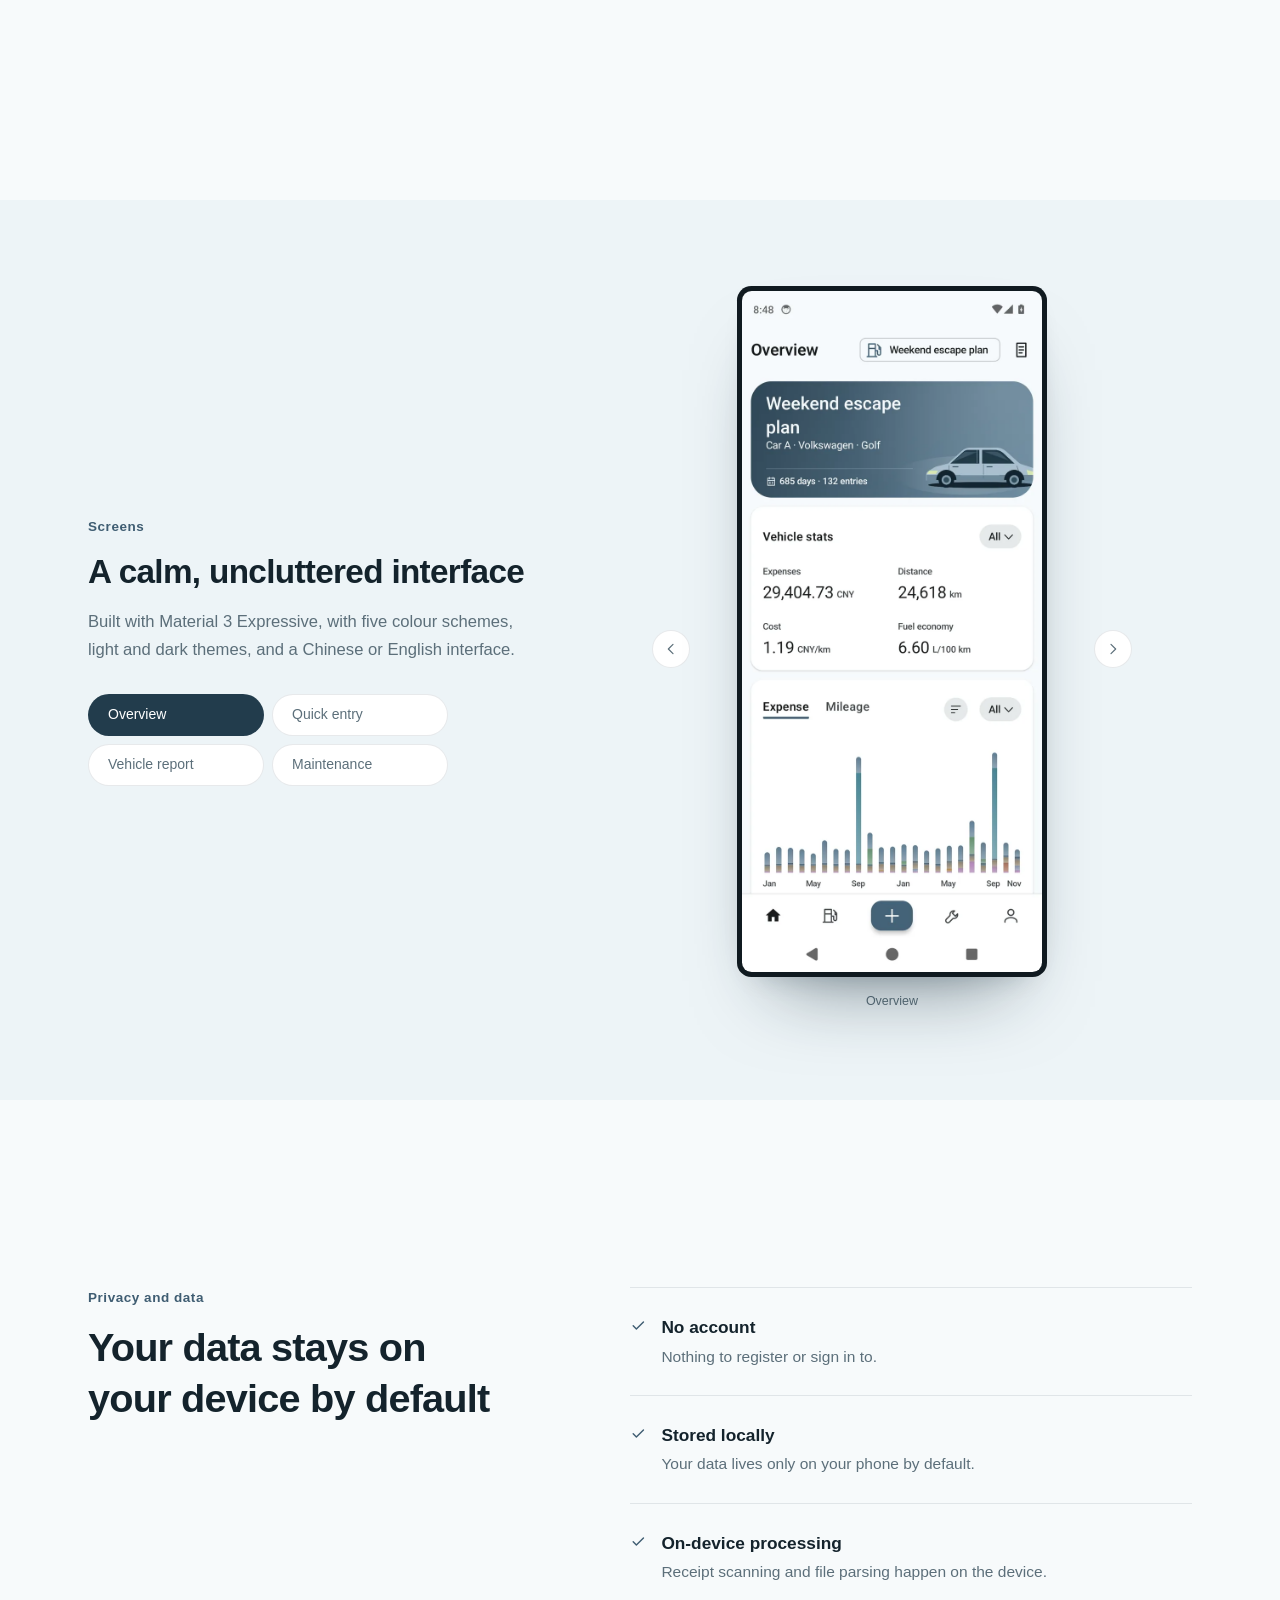
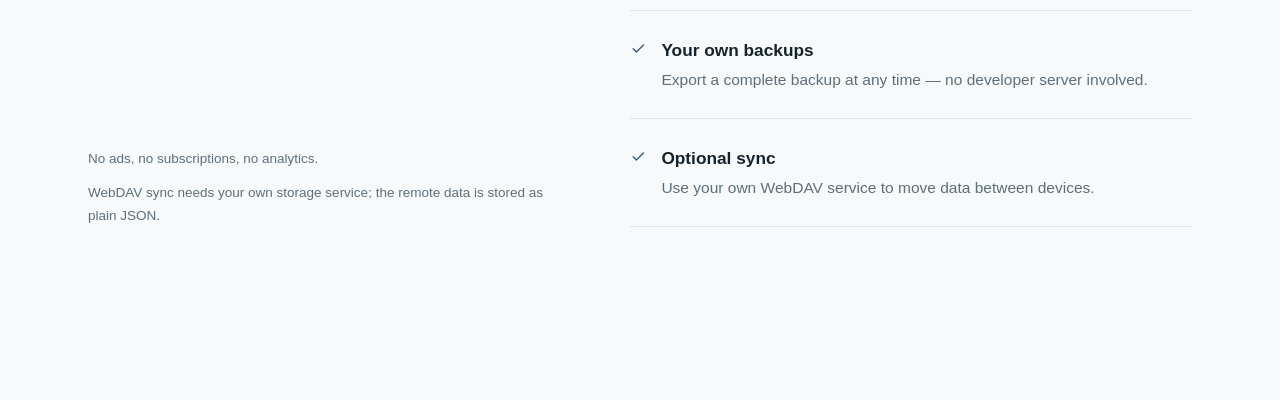
==== commit 6866f875: "site(设计): 手机框收薄/圆角改百分比，移动端功能卡等高，界面预览改双列放大手机" ====
--- a/en/index.html
+++ b/en/index.html
@@ -54,7 +54,7 @@
   <link rel="apple-touch-icon" href="../assets/apple-touch-icon.png">
   <link rel="manifest" href="../site.webmanifest">
   <link rel="preload" as="image" href="../assets/screens-en/dashboard.webp?v=20261116">
-  <link rel="stylesheet" href="../assets/style.css?v=20261110c">
+  <link rel="stylesheet" href="../assets/style.css?v=20261116d">
 
   <script type="application/ld+json">
   {
@@ -171,17 +171,19 @@
     <!-- ============ 03 screens ============ -->
     <section class="slide slide-soft" id="screens" aria-label="Screens">
       <div class="slide-inner">
-        <div class="slide-head slide-head-center">
-          <span class="eyebrow">Screens</span>
-          <h2>A calm, uncluttered interface</h2>
-          <p class="lede">Built with Material 3 Expressive, with five colour schemes, light and dark themes, and a Chinese or English interface.</p>
-        </div>
-
-        <div class="screen-tabs" role="tablist" aria-label="App screenshots">
-          <button class="screen-tab" type="button" role="tab" aria-selected="true" data-screen="0">Overview</button>
-          <button class="screen-tab" type="button" role="tab" aria-selected="false" data-screen="1">Quick entry</button>
-          <button class="screen-tab" type="button" role="tab" aria-selected="false" data-screen="2">Vehicle report</button>
-          <button class="screen-tab" type="button" role="tab" aria-selected="false" data-screen="3">Maintenance</button>
+        <div class="screen-copy">
+          <div class="slide-head slide-head-center">
+            <span class="eyebrow">Screens</span>
+            <h2>A calm, uncluttered interface</h2>
+            <p class="lede">Built with Material 3 Expressive, with five colour schemes, light and dark themes, and a Chinese or English interface.</p>
+          </div>
+
+          <div class="screen-tabs" role="tablist" aria-label="App screenshots">
+            <button class="screen-tab" type="button" role="tab" aria-selected="true" data-screen="0">Overview</button>
+            <button class="screen-tab" type="button" role="tab" aria-selected="false" data-screen="1">Quick entry</button>
+            <button class="screen-tab" type="button" role="tab" aria-selected="false" data-screen="2">Vehicle report</button>
+            <button class="screen-tab" type="button" role="tab" aria-selected="false" data-screen="3">Maintenance</button>
+          </div>
         </div>
 
         <div class="screen-stage" role="tabpanel" aria-live="polite">
--- a/assets/style.css
+++ b/assets/style.css
@@ -392,8 +392,10 @@
 .phone {
   position: relative;
   margin: 0;
-  padding: 8px;
-  border-radius: 36px;
+  /* 边框尽量薄：1080px 源图缩到 200–320px 显示时，粗边框会先把状态栏/导航栏边缘吃掉 */
+  padding: 5px;
+  /* 百分比圆角随手机尺寸缩放，截图四角不会被过分裁掉 */
+  border-radius: 4.6% / 2.07%;
   background: var(--bezel);
   box-shadow: var(--shadow-phone);
   aspect-ratio: 720 / 1600;
@@ -402,7 +404,7 @@
 .phone img {
   width: 100%;
   height: 100%;
-  border-radius: 29px;
+  border-radius: 3.2% / 1.44%;
   object-fit: cover;
 }
 
@@ -412,6 +414,7 @@
   height: auto;
   min-height: 0;
   max-height: 100%;
+  max-width: 100%;
   margin-bottom: 2px;
 }
 
@@ -540,6 +543,8 @@
 .screen-figure {
   margin: 0;
   height: 100%;
+  min-width: 0;
+  max-width: 100%;
   display: flex;
   flex-direction: column;
   align-items: center;
@@ -551,6 +556,42 @@
   margin-top: 12px;
   font-size: 12.5px;
   color: var(--muted);
+}
+
+/* 桌面 / 平板：文案与 tab 收进左列，手机放大占满右列（2026-11-16 反馈「预览截图太小」） */
+@media (min-width: 721px) {
+  #screens .slide-inner {
+    display: grid;
+    grid-template-columns: minmax(0, 0.86fr) minmax(0, 1.14fr);
+    grid-template-rows: minmax(0, 1fr);
+    column-gap: clamp(24px, 4vw, 64px);
+    align-items: center;
+  }
+  #screens .screen-copy {
+    display: flex;
+    flex-direction: column;
+    align-items: flex-start;
+    min-width: 0;
+  }
+  #screens .slide-head {
+    max-width: none;
+    margin: 0;
+    text-align: left;
+  }
+  #screens .slide-head h2 { font-size: clamp(1.7rem, 2.6vw, 2.4rem); }
+  #screens .screen-tabs {
+    display: grid;
+    grid-template-columns: repeat(2, minmax(0, 1fr));
+    gap: 8px;
+    width: 100%;
+    max-width: 360px;
+    margin-top: clamp(18px, 2.4vw, 30px);
+    justify-content: stretch;
+  }
+  #screens .screen-tab { text-align: left; }
+  #screens .screen-stage { height: 100%; margin-top: 0; }
+  /* 竖屏平板等窄高视口：手机高度再受右列宽度约束，避免把左右箭头压到手机底下 */
+  #screens .phone-screen { max-height: min(100%, calc((57vw - 130px) * 2.222)); }
 }
 
 /* ---------- 隐私与数据 ---------- */
@@ -737,7 +778,7 @@
   .hero-meta { margin-top: 16px; font-size: 12.5px; }
 
   /* 手机上功能改成单列「图标 + 标题 + 说明」的行式，中英文案长度不同也装得下 */
-  .feature-grid { grid-template-columns: minmax(0, 1fr); gap: 6px; margin-top: 10px; }
+  .feature-grid { grid-template-columns: minmax(0, 1fr); grid-auto-rows: 1fr; gap: 6px; margin-top: 10px; }
   .feature {
     display: grid;
     grid-template-columns: 28px minmax(0, 1fr);
@@ -757,6 +798,7 @@
   .slide-head h2 { margin-top: 6px; font-size: clamp(1.35rem, 6vw, 1.65rem); }
   .slide-head .lede { font-size: 0.9rem; }
 
+  #screens .screen-copy { display: flex; flex-direction: column; align-items: center; }
   .screen-tabs { gap: 6px; margin-top: 14px; }
   .screen-tab { padding: 6px 13px; font-size: 12.5px; }
   .screen-stage { margin-top: 14px; gap: 8px; }
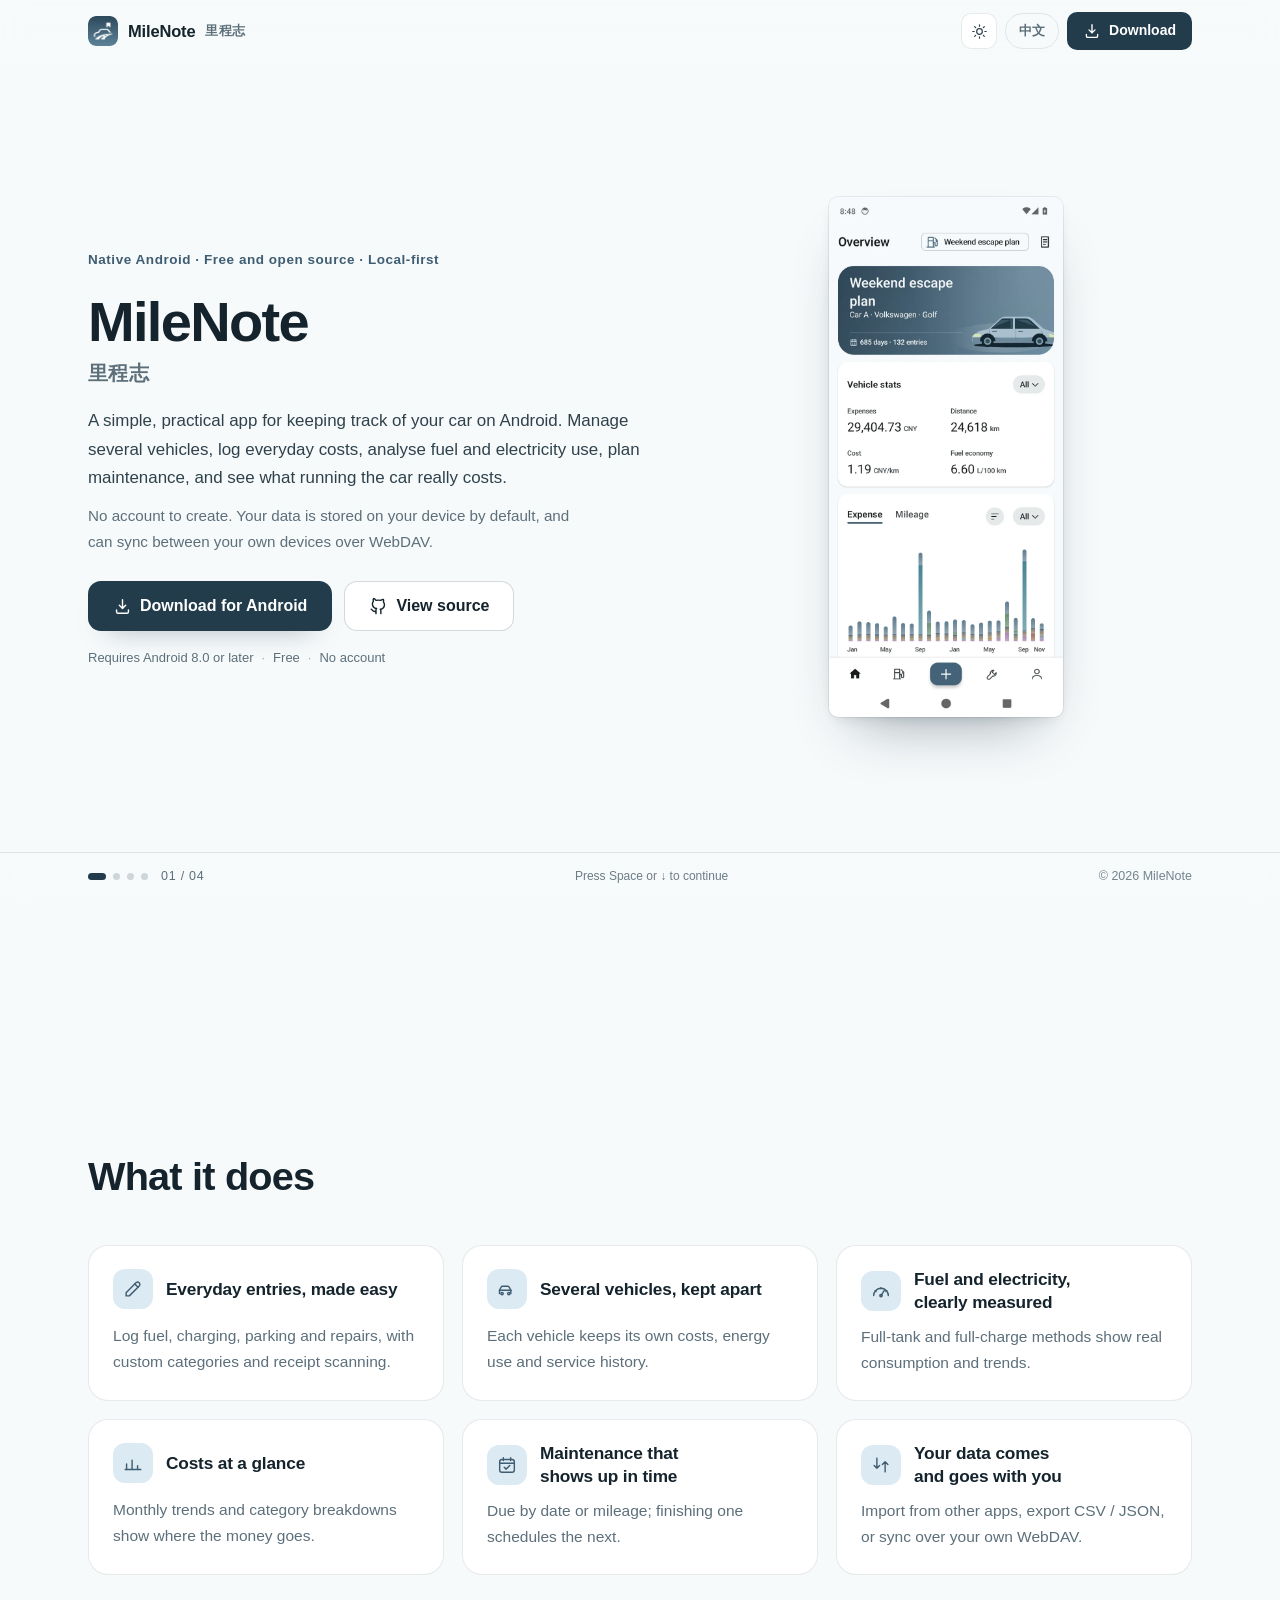
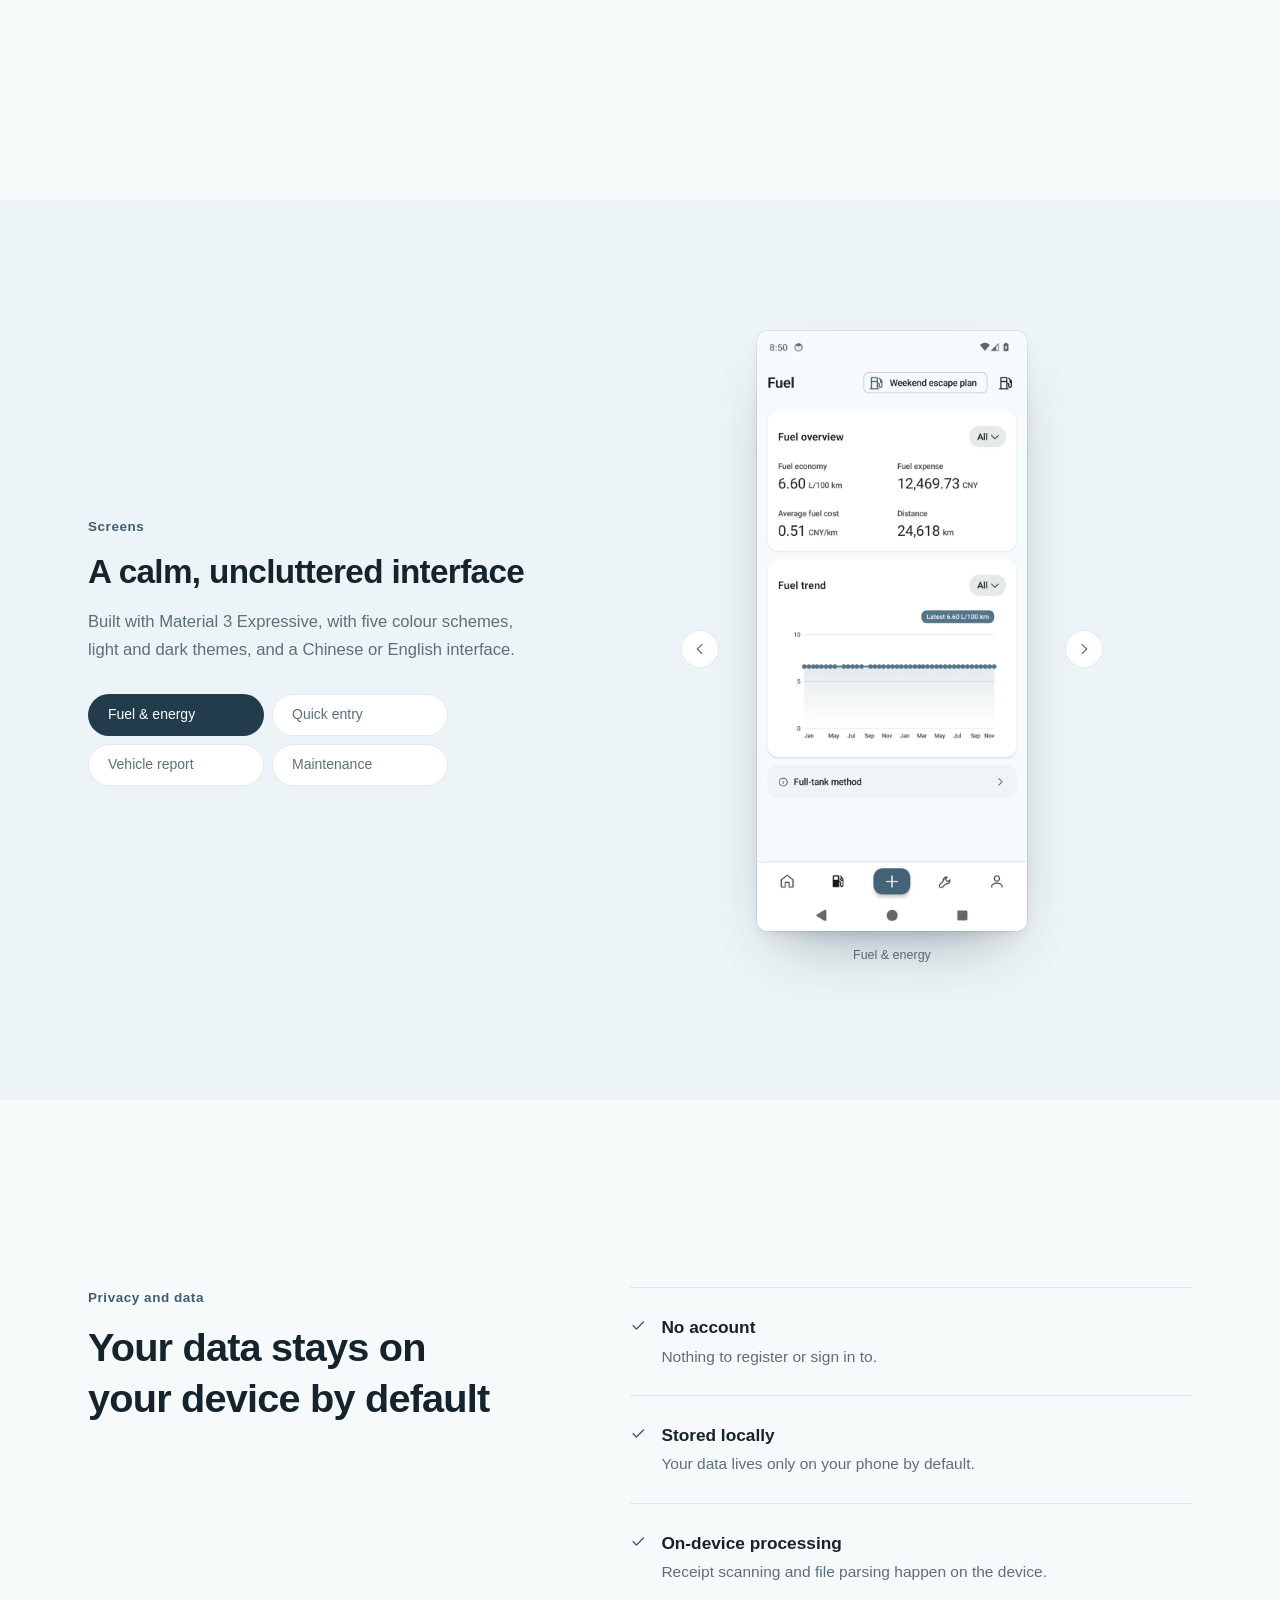
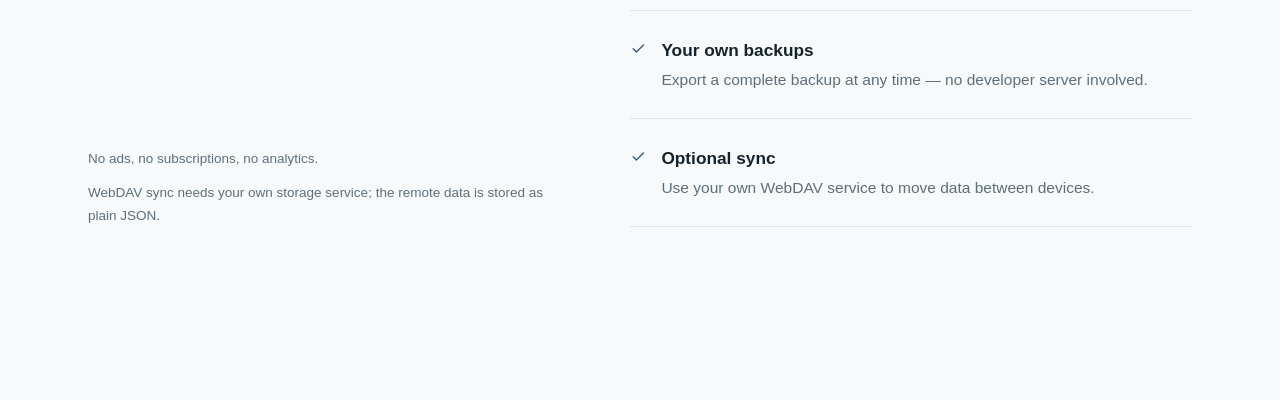
==== commit 34426124: "site(设计): 去掉黑色机身改圆角截图卡，预览尺寸收到 270×600，首屏与预览不再重复用总览图" ====
--- a/en/index.html
+++ b/en/index.html
@@ -54,7 +54,7 @@
   <link rel="apple-touch-icon" href="../assets/apple-touch-icon.png">
   <link rel="manifest" href="../site.webmanifest">
   <link rel="preload" as="image" href="../assets/screens-en/dashboard.webp?v=20261116">
-  <link rel="stylesheet" href="../assets/style.css?v=20261116d">
+  <link rel="stylesheet" href="../assets/style.css?v=20261116e">
 
   <script type="application/ld+json">
   {
@@ -179,7 +179,7 @@
           </div>
 
           <div class="screen-tabs" role="tablist" aria-label="App screenshots">
-            <button class="screen-tab" type="button" role="tab" aria-selected="true" data-screen="0">Overview</button>
+            <button class="screen-tab" type="button" role="tab" aria-selected="true" data-screen="0">Fuel &amp; energy</button>
             <button class="screen-tab" type="button" role="tab" aria-selected="false" data-screen="1">Quick entry</button>
             <button class="screen-tab" type="button" role="tab" aria-selected="false" data-screen="2">Vehicle report</button>
             <button class="screen-tab" type="button" role="tab" aria-selected="false" data-screen="3">Maintenance</button>
@@ -192,9 +192,9 @@
           </button>
           <figure class="screen-figure">
             <div class="phone phone-screen">
-              <img data-screen-img data-screen-base="../assets/screens-en/" src="../assets/screens-en/dashboard.webp?v=20261116" width="720" height="1600" alt="Overview screen">
+              <img data-screen-img data-screen-base="../assets/screens-en/" src="../assets/screens-en/fuel.webp?v=20261116" width="720" height="1600" alt="Fuel and energy screen">
             </div>
-            <figcaption data-screen-cap>Overview</figcaption>
+            <figcaption data-screen-cap>Fuel &amp; energy</figcaption>
           </figure>
           <button class="screen-arrow" type="button" data-screen-next aria-label="Next screenshot">
             <svg viewBox="0 0 24 24" aria-hidden="true"><path d="M9 5l7 7-7 7"/></svg>
@@ -253,6 +253,6 @@
     <span class="bar-copy">© <span id="year">2026</span> MileNote</span>
   </div>
 
-  <script src="../assets/app.js?v=20261116" defer></script>
+  <script src="../assets/app.js?v=20261116e" defer></script>
 </body>
 </html>
--- a/assets/style.css
+++ b/assets/style.css
@@ -36,6 +36,7 @@
   --shadow-card: 0 28px 60px -46px rgba(16, 42, 58, 0.5), 0 2px 6px -4px rgba(16, 42, 58, 0.06);
   --shadow-soft: 0 20px 40px -32px rgba(16, 42, 58, 0.45);
   --shadow-phone: 0 44px 80px -40px rgba(14, 36, 50, 0.55), 0 12px 28px -20px rgba(14, 36, 50, 0.3);
+  --shadow-shot: 0 30px 60px -28px rgba(14, 36, 50, 0.42), 0 6px 16px -8px rgba(14, 36, 50, 0.18), 0 0 0 1px rgba(16, 42, 58, 0.08);
 
   --container: 1104px;
   --header-h: 62px;
@@ -67,6 +68,7 @@
   --shadow-card: 0 28px 60px -46px rgba(0, 0, 0, 0.8), 0 2px 6px -4px rgba(0, 0, 0, 0.4);
   --shadow-soft: 0 20px 40px -32px rgba(0, 0, 0, 0.7);
   --shadow-phone: 0 44px 80px -40px rgba(0, 0, 0, 0.9), 0 12px 28px -20px rgba(0, 0, 0, 0.6);
+  --shadow-shot: 0 34px 70px -30px rgba(0, 0, 0, 0.8), 0 8px 20px -10px rgba(0, 0, 0, 0.5), 0 0 0 1px rgba(255, 255, 255, 0.1);
   color-scheme: dark;
 }
 
@@ -392,19 +394,18 @@
 .phone {
   position: relative;
   margin: 0;
-  /* 边框尽量薄：1080px 源图缩到 200–320px 显示时，粗边框会先把状态栏/导航栏边缘吃掉 */
-  padding: 5px;
-  /* 百分比圆角随手机尺寸缩放，截图四角不会被过分裁掉 */
-  border-radius: 4.6% / 2.07%;
-  background: var(--bezel);
-  box-shadow: var(--shadow-phone);
+  /* 不再套黑色机身：截图本身就是完整屏幕，直接做成带柔和投影的圆角卡片 */
+  padding: 0;
+  border-radius: 4% / 1.8%;
+  background: transparent;
+  box-shadow: var(--shadow-shot);
   aspect-ratio: 720 / 1600;
   height: var(--phone-h, 480px);
 }
 .phone img {
   width: 100%;
   height: 100%;
-  border-radius: 3.2% / 1.44%;
+  border-radius: inherit;
   object-fit: cover;
 }
 
@@ -590,8 +591,8 @@
   }
   #screens .screen-tab { text-align: left; }
   #screens .screen-stage { height: 100%; margin-top: 0; }
-  /* 竖屏平板等窄高视口：手机高度再受右列宽度约束，避免把左右箭头压到手机底下 */
-  #screens .phone-screen { max-height: min(100%, calc((57vw - 130px) * 2.222)); }
+  /* 预览尺寸收一档（用户反馈 691px 太大），窄高视口再按右列宽度收，避免压住箭头 */
+  #screens .phone-screen { max-height: min(100%, 600px, calc((57vw - 130px) * 2.222)); }
 }
 
 /* ---------- 隐私与数据 ---------- */
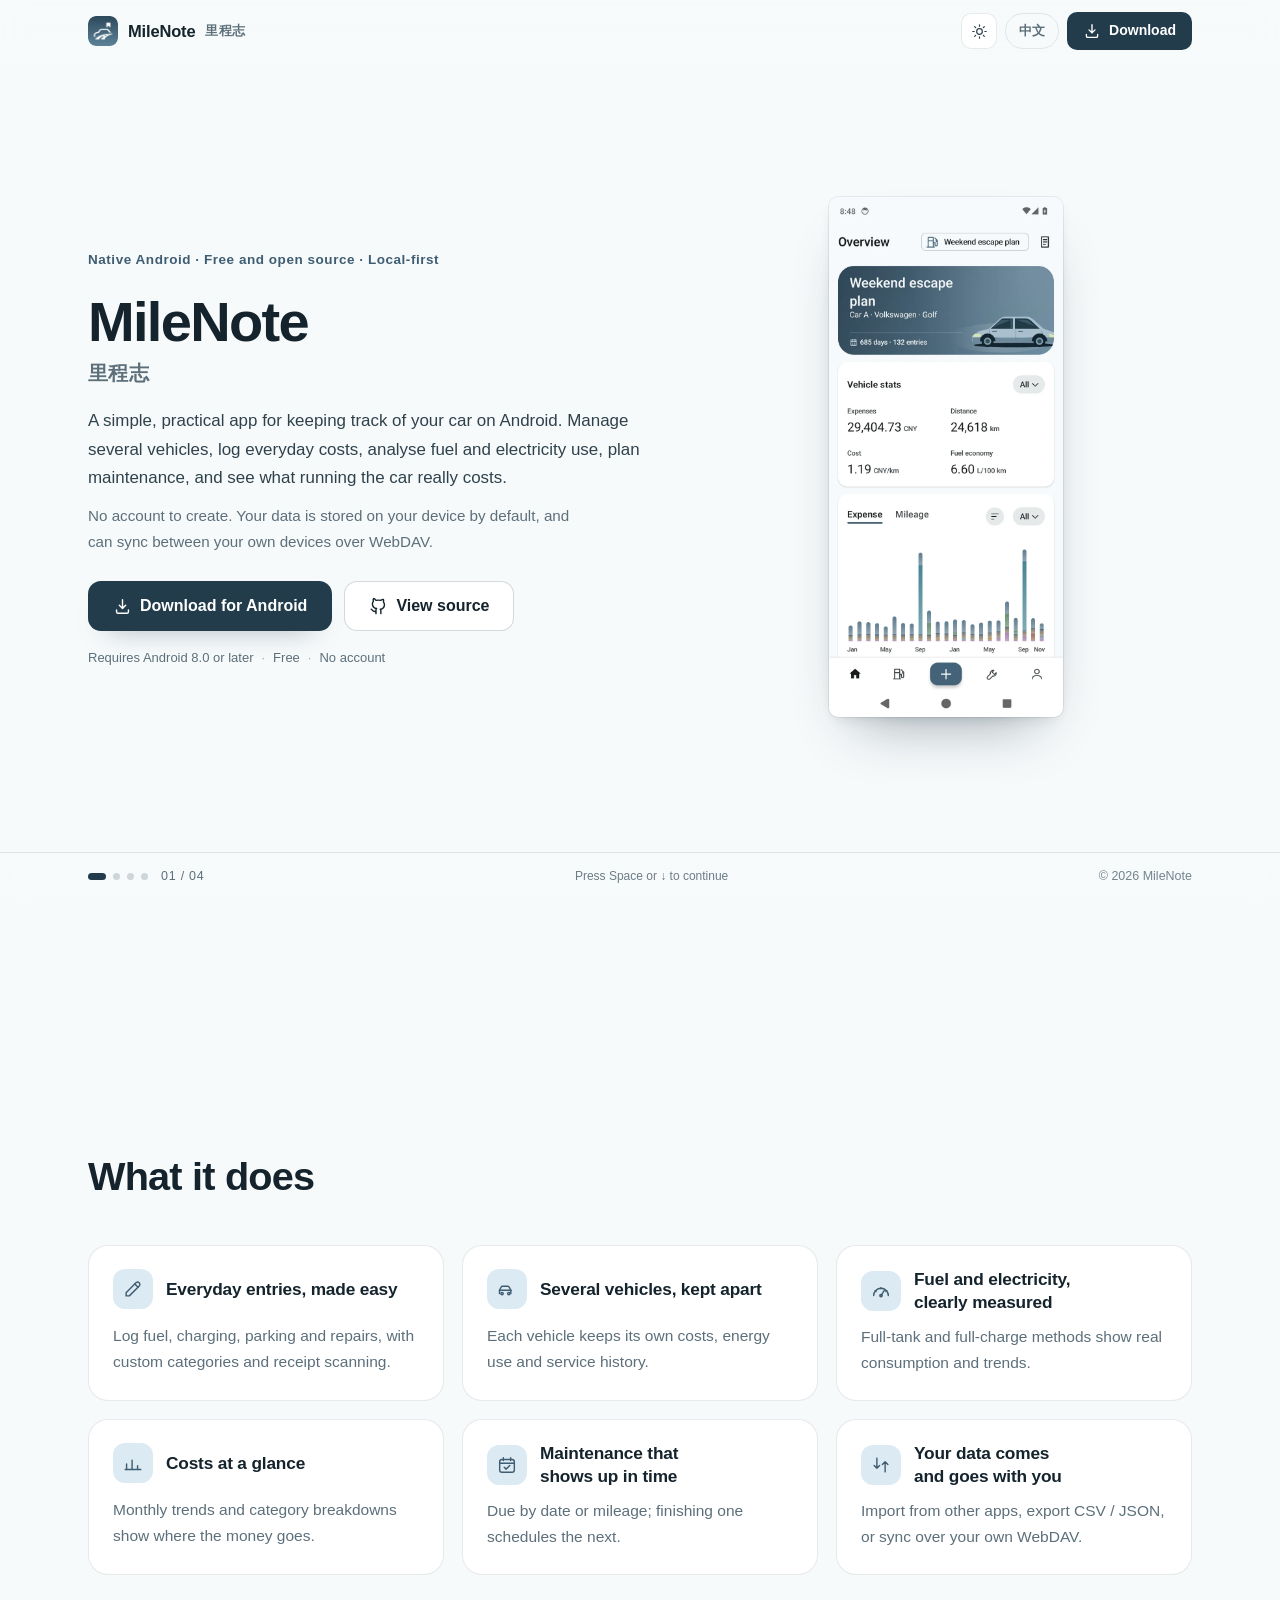
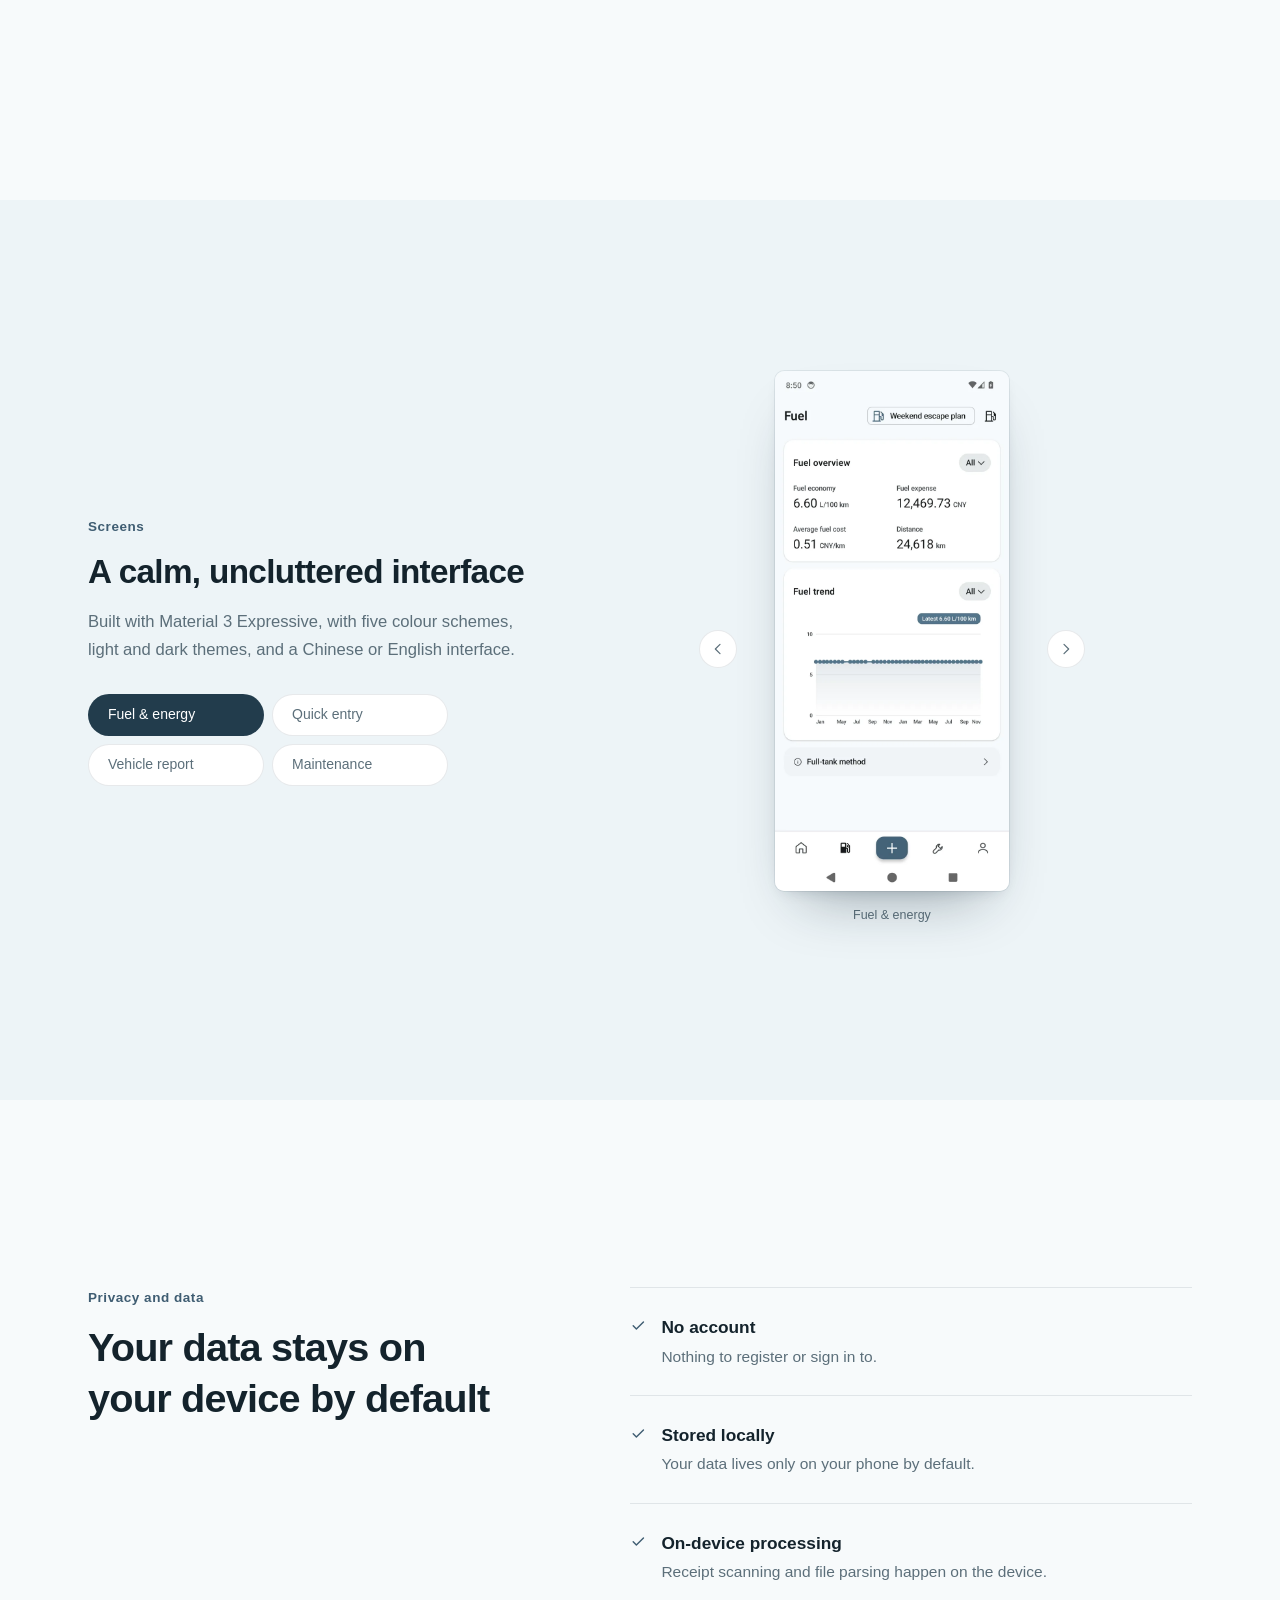
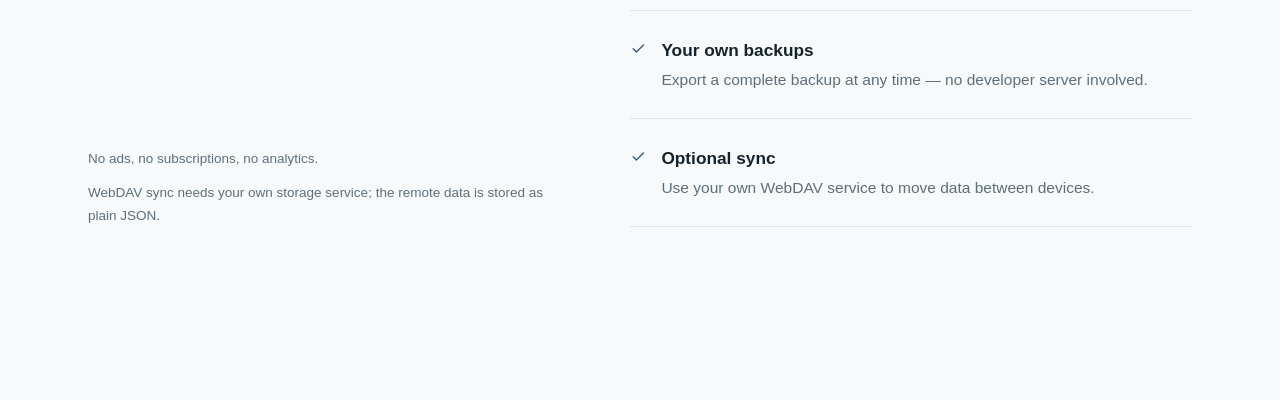
==== commit 31e772af: "site(预览): 界面预览截图与首屏 hero 同尺寸（共享 --shot-h）" ====
--- a/en/index.html
+++ b/en/index.html
@@ -54,7 +54,7 @@
   <link rel="apple-touch-icon" href="../assets/apple-touch-icon.png">
   <link rel="manifest" href="../site.webmanifest">
   <link rel="preload" as="image" href="../assets/screens-en/dashboard.webp?v=20261116">
-  <link rel="stylesheet" href="../assets/style.css?v=20261116e">
+  <link rel="stylesheet" href="../assets/style.css?v=20261116f">
 
   <script type="application/ld+json">
   {
--- a/assets/style.css
+++ b/assets/style.css
@@ -591,8 +591,12 @@
   }
   #screens .screen-tab { text-align: left; }
   #screens .screen-stage { height: 100%; margin-top: 0; }
-  /* 预览尺寸收一档（用户反馈 691px 太大），窄高视口再按右列宽度收，避免压住箭头 */
-  #screens .phone-screen { max-height: min(100%, 600px, calc((57vw - 130px) * 2.222)); }
+  /* 预览图与首屏 hero 同尺寸（用户 2026-11-16 要求）；--shot-h 与 .phone-hero 的 clamp 保持一致 */
+  #screens .phone-screen {
+    --shot-h: clamp(300px, 58dvh, 520px);
+    flex: 0 0 auto;
+    height: min(100%, var(--shot-h));
+  }
 }
 
 /* ---------- 隐私与数据 ---------- */
@@ -735,6 +739,7 @@
   .hero-copy .lede { max-width: 40em; }
   .privacy-grid { grid-template-columns: minmax(0, 1fr); gap: 26px; }
   .phone-hero { --phone-h: clamp(240px, 34dvh, 340px); }
+  #screens .phone-screen { --shot-h: clamp(240px, 34dvh, 340px); }
 }
 
 /* 窗口不高（13 寸笔电 / 浏览器占满前后）时整体收紧，保证每一屏仍然装得下 */
@@ -749,6 +754,7 @@
   .feature h3 { font-size: 1.02rem; }
   .feature p { margin-top: 8px; font-size: 0.93rem; line-height: 1.62; }
   .phone-hero { --phone-h: clamp(260px, 54dvh, 480px); }
+  #screens .phone-screen { --shot-h: clamp(260px, 54dvh, 480px); }
   .privacy-list li { padding: 15px 0; }
 }
 
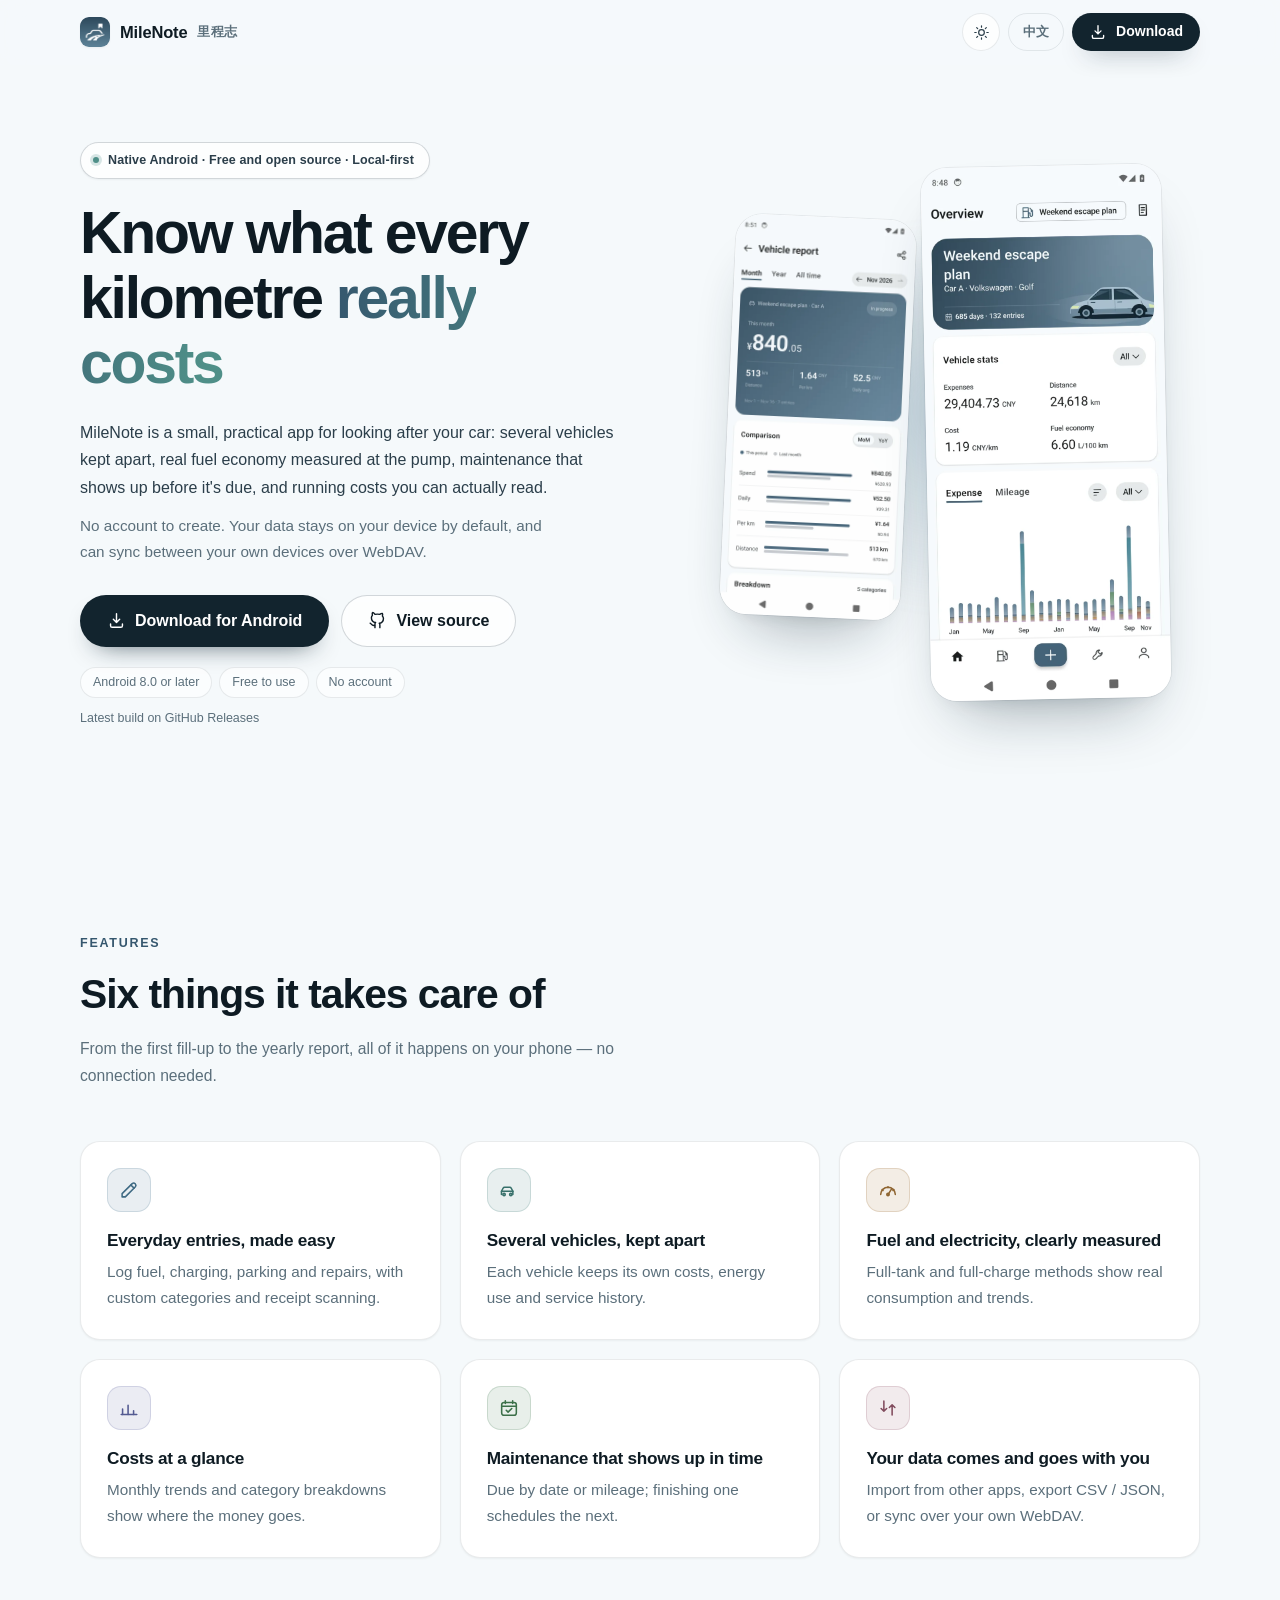
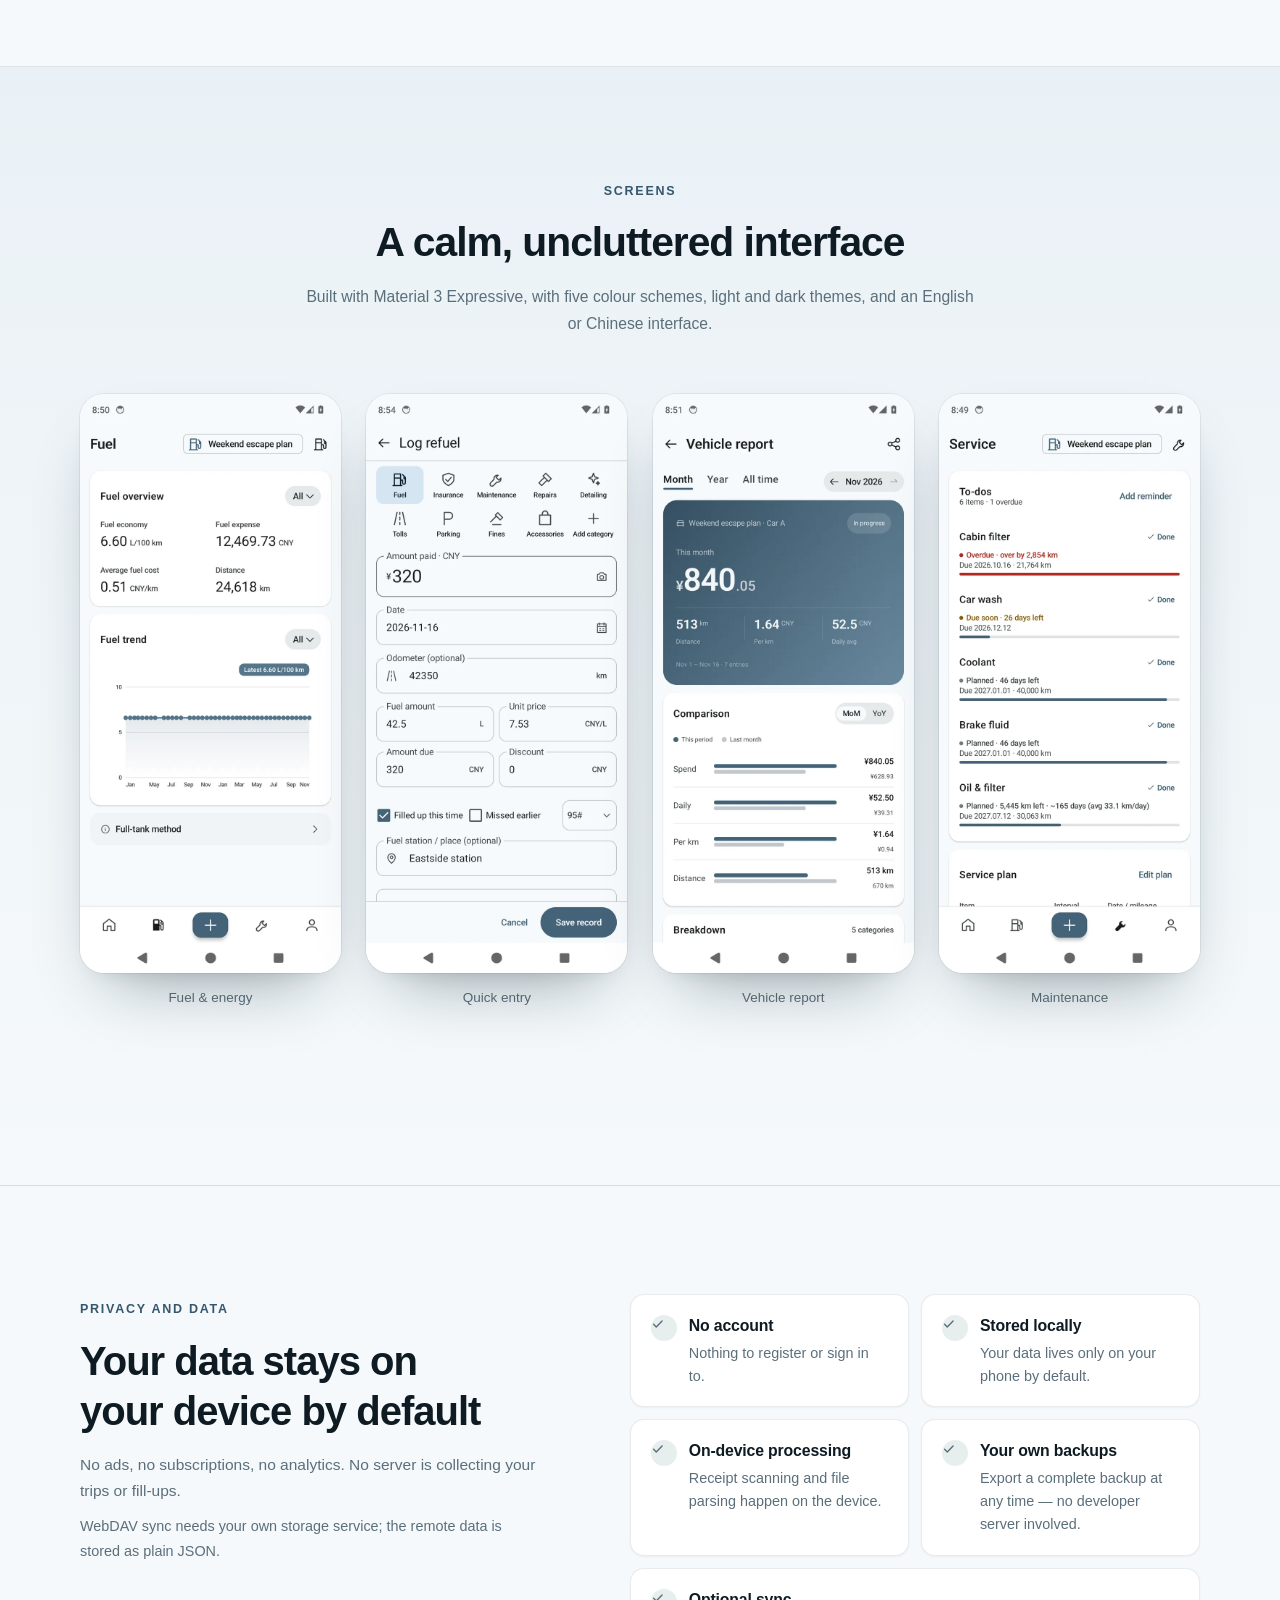
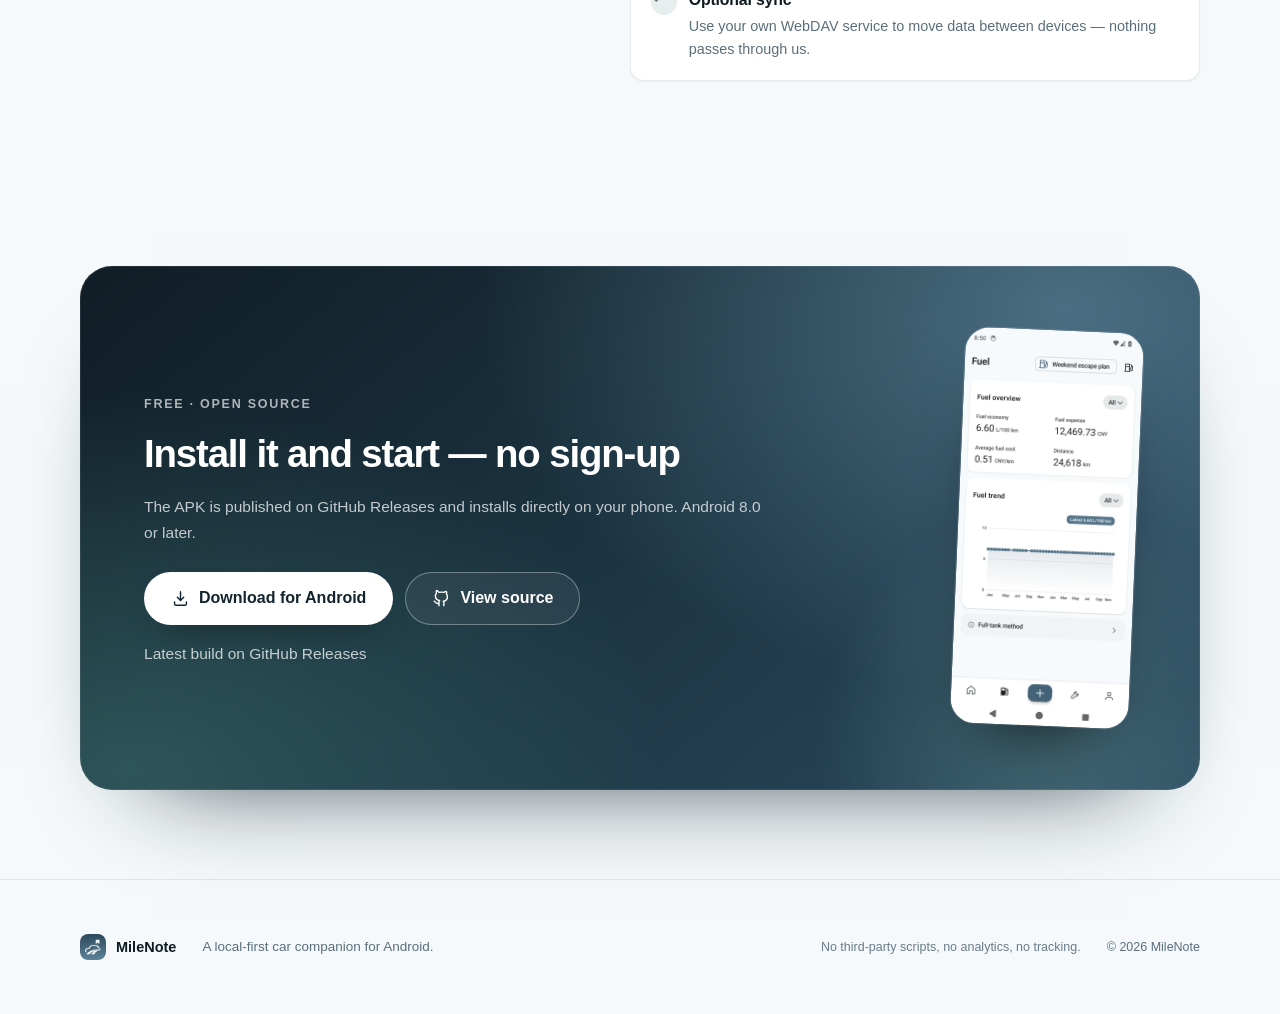
==== commit c4d81b6c: "site(改版): 去掉 PPT 翻屏，改为滚动式现代落地页 - 取消 100dvh / scroll-snap 整屏翻页与底部页码条，改正常滚动 + sticky 玻璃顶栏 - 首屏改双机位截图、渐" ====
--- a/en/index.html
+++ b/en/index.html
@@ -30,8 +30,8 @@
   <meta name="twitter:image" content="https://selwiro.github.io/MileNoteAndroid/assets/og-en.png">
   <meta name="twitter:image:alt" content="MileNote: a car companion for Android">
 
-  <meta name="theme-color" content="#f7fafb" media="(prefers-color-scheme: light)">
-  <meta name="theme-color" content="#0e1316" media="(prefers-color-scheme: dark)">
+  <meta name="theme-color" content="#f5f9fb" media="(prefers-color-scheme: light)">
+  <meta name="theme-color" content="#0b1115" media="(prefers-color-scheme: dark)">
 
   <script>
     /* Set the theme before styles load, so dark mode never flashes white */
@@ -54,7 +54,7 @@
   <link rel="apple-touch-icon" href="../assets/apple-touch-icon.png">
   <link rel="manifest" href="../site.webmanifest">
   <link rel="preload" as="image" href="../assets/screens-en/dashboard.webp?v=20261116">
-  <link rel="stylesheet" href="../assets/style.css?v=20261116f">
+  <link rel="stylesheet" href="../assets/style.css?v=20261117">
 
   <script type="application/ld+json">
   {
@@ -74,6 +74,7 @@
 </head>
 <body>
   <a class="skip-link" href="#hero">Skip to content</a>
+  <div class="scroll-progress" aria-hidden="true"><span data-progress></span></div>
 
   <header class="site-header" id="top">
     <div class="header-inner">
@@ -96,71 +97,86 @@
     </div>
   </header>
 
-  <main class="deck">
-
-    <!-- ============ 01 hero ============ -->
-    <section class="slide slide-hero is-active" id="hero" aria-label="MileNote">
-      <div class="slide-inner hero-grid">
-        <div class="hero-copy">
-          <span class="eyebrow">Native Android · Free and open source · Local-first</span>
-          <h1>MileNote<span class="latin" lang="zh-CN">里程志</span></h1>
-          <p class="lede">A simple, practical app for keeping track of your car on Android. Manage several vehicles, log everyday costs, analyse fuel and electricity use, plan maintenance, and see what running the car really costs.</p>
-          <p class="lede">No account to create. Your data is stored on your device by default, and can sync between your own devices over WebDAV.</p>
-          <div class="hero-actions">
+  <main>
+
+    <!-- ============ hero ============ -->
+    <section class="hero" id="hero" aria-labelledby="hero-title">
+      <div class="hero-bg" aria-hidden="true"></div>
+      <div class="wrap hero-grid">
+        <div class="hero-copy" data-reveal>
+          <span class="pill"><span class="pill-dot" aria-hidden="true"></span>Native Android · Free and open source · Local-first</span>
+          <h1 id="hero-title">Know what every<br>kilometre <span class="grad">really costs</span></h1>
+          <p class="lede">MileNote is a small, practical app for looking after your car: several vehicles kept apart, real fuel economy measured at the pump, maintenance that shows up before it's due, and running costs you can actually read.</p>
+          <p class="lede-sub">No account to create. Your data stays on your device by default, and can sync between your own devices over WebDAV.</p>
+          <div class="actions">
             <a class="btn btn-primary btn-lg" href="https://github.com/Selwiro/MileNoteAndroid/releases" data-download>
               <svg class="ico" viewBox="0 0 24 24" aria-hidden="true"><path d="M12 3.5v11m0 0 4-4m-4 4-4-4"/><path d="M4.5 16.5v2a2 2 0 0 0 2 2h11a2 2 0 0 0 2-2v-2"/></svg>
               Download for Android
             </a>
-            <a class="btn btn-quiet btn-lg" href="https://github.com/Selwiro/MileNoteAndroid" target="_blank" rel="noopener">
+            <a class="btn btn-ghost btn-lg" href="https://github.com/Selwiro/MileNoteAndroid" target="_blank" rel="noopener">
               <svg class="ico" viewBox="0 0 24 24" aria-hidden="true"><path d="M9 18c-4.5 1.4-4.5-2.2-6.3-2.7M15 21v-3.2a2.8 2.8 0 0 0-.8-2.3c2.7-.3 5.3-1.4 5.3-6a4.7 4.7 0 0 0-1.3-3.2 4.3 4.3 0 0 0-.1-3.3s-1-.3-3.3 1.3a11 11 0 0 0-5.8 0C6.7 1.7 5.7 2 5.7 2a4.3 4.3 0 0 0-.1 3.3A4.7 4.7 0 0 0 4.3 8.5c0 4.6 2.6 5.7 5.3 6a2.8 2.8 0 0 0-.8 2.3V21"/></svg>
               View source
             </a>
           </div>
-          <p class="hero-meta">Requires Android 8.0 or later<span class="dot">·</span>Free<span class="dot">·</span>No account</p>
-        </div>
-
-        <div class="hero-visual">
-          <figure class="phone phone-hero">
-            <img src="../assets/screens-en/dashboard.webp?v=20261116" width="720" height="1600" alt="MileNote overview screen with running costs, spending trend and average fuel economy">
-          </figure>
-        </div>
-      </div>
-    </section>
-
-    <!-- ============ 02 features ============ -->
-    <section class="slide" id="features" aria-label="Features">
-      <div class="slide-inner">
-        <div class="slide-head">
-          <h2>What it does</h2>
-        </div>
-        <ul class="feature-grid">
-          <li class="feature">
-            <span class="feature-icon"><svg viewBox="0 0 24 24" aria-hidden="true"><path d="M4.5 19.5H8L19 8.5a2.5 2.5 0 0 0-3.5-3.5L4.5 16v3.5Z"/><path d="M14 6.5 17.5 10"/></svg></span>
+          <ul class="meta-row">
+            <li>Android 8.0 or later</li>
+            <li>Free to use</li>
+            <li>No account</li>
+          </ul>
+          <p class="release-line" data-release-version>Latest build on GitHub Releases</p>
+        </div>
+
+        <div class="hero-visual" data-reveal style="--i:1">
+          <div class="stage">
+            <span class="stage-glow" aria-hidden="true"></span>
+            <figure class="shot shot-back">
+              <img src="../assets/screens-en/report.webp?v=20261116" width="720" height="1600" alt="" aria-hidden="true">
+            </figure>
+            <figure class="shot shot-main">
+              <img src="../assets/screens-en/dashboard.webp?v=20261116" width="720" height="1600" alt="MileNote overview screen with running costs, spending trend and average fuel economy">
+            </figure>
+          </div>
+        </div>
+      </div>
+    </section>
+
+    <!-- ============ features ============ -->
+    <section class="section" id="features" aria-labelledby="features-title">
+      <div class="wrap">
+        <header class="section-head" data-reveal>
+          <span class="eyebrow">Features</span>
+          <h2 id="features-title">Six things it takes care of</h2>
+          <p class="section-lede">From the first fill-up to the yearly report, all of it happens on your phone — no connection needed.</p>
+        </header>
+
+        <ul class="bento">
+          <li class="card" data-reveal style="--i:0">
+            <span class="card-icon"><svg viewBox="0 0 24 24" aria-hidden="true"><path d="M4.5 19.5H8L19 8.5a2.5 2.5 0 0 0-3.5-3.5L4.5 16v3.5Z"/><path d="M14 6.5 17.5 10"/></svg></span>
             <h3>Everyday entries, made easy</h3>
             <p>Log fuel, charging, parking and repairs, with custom categories and receipt scanning.</p>
           </li>
-          <li class="feature">
-            <span class="feature-icon"><svg viewBox="0 0 24 24" aria-hidden="true"><path d="M3.8 17v-3.6l1.7-3.3a2 2 0 0 1 1.8-1.1h5.4a2 2 0 0 1 1.8 1.1l1.7 3.3V17"/><path d="M3.8 13.4h12.6"/><circle cx="6.6" cy="17" r="1.3"/><circle cx="14" cy="17" r="1.3"/></svg></span>
+          <li class="card" data-reveal style="--i:1">
+            <span class="card-icon"><svg viewBox="0 0 24 24" aria-hidden="true"><path d="M3.8 17v-3.6l1.7-3.3a2 2 0 0 1 1.8-1.1h5.4a2 2 0 0 1 1.8 1.1l1.7 3.3V17"/><path d="M3.8 13.4h12.6"/><circle cx="6.6" cy="17" r="1.3"/><circle cx="14" cy="17" r="1.3"/></svg></span>
             <h3>Several vehicles, kept apart</h3>
             <p>Each vehicle keeps its own costs, energy use and service history.</p>
           </li>
-          <li class="feature">
-            <span class="feature-icon"><svg viewBox="0 0 24 24" aria-hidden="true"><path d="M4 17a8 8 0 0 1 16 0"/><path d="M12 17l3.6-5.6"/><circle cx="12" cy="17" r="1.3"/><path d="M5.6 11.6l1 .9M12 8.4v1.2M18.4 11.6l-1 .9"/></svg></span>
+          <li class="card" data-reveal style="--i:2">
+            <span class="card-icon"><svg viewBox="0 0 24 24" aria-hidden="true"><path d="M4 17a8 8 0 0 1 16 0"/><path d="M12 17l3.6-5.6"/><circle cx="12" cy="17" r="1.3"/><path d="M5.6 11.6l1 .9M12 8.4v1.2M18.4 11.6l-1 .9"/></svg></span>
             <h3>Fuel and electricity, clearly measured</h3>
             <p>Full-tank and full-charge methods show real consumption and trends.</p>
           </li>
-          <li class="feature">
-            <span class="feature-icon"><svg viewBox="0 0 24 24" aria-hidden="true"><path d="M5 19v-6M11 19V9M17 19v-4"/><path d="M3.5 19h17"/></svg></span>
+          <li class="card" data-reveal style="--i:3">
+            <span class="card-icon"><svg viewBox="0 0 24 24" aria-hidden="true"><path d="M5 19v-6M11 19V9M17 19v-4"/><path d="M3.5 19h17"/></svg></span>
             <h3>Costs at a glance</h3>
             <p>Monthly trends and category breakdowns show where the money goes.</p>
           </li>
-          <li class="feature">
-            <span class="feature-icon"><svg viewBox="0 0 24 24" aria-hidden="true"><rect x="4" y="6" width="16" height="14" rx="2.5"/><path d="M4 10h16M8 4v3M16 4v3"/><path d="M9 14.5l2 2 4-4"/></svg></span>
+          <li class="card" data-reveal style="--i:4">
+            <span class="card-icon"><svg viewBox="0 0 24 24" aria-hidden="true"><rect x="4" y="6" width="16" height="14" rx="2.5"/><path d="M4 10h16M8 4v3M16 4v3"/><path d="M9 14.5l2 2 4-4"/></svg></span>
             <h3>Maintenance that shows up in time</h3>
             <p>Due by date or mileage; finishing one schedules the next.</p>
           </li>
-          <li class="feature">
-            <span class="feature-icon"><svg viewBox="0 0 24 24" aria-hidden="true"><path d="M7.5 4.5v11M7.5 15.5l3-3M7.5 15.5l-3-3"/><path d="M16.5 19.5v-11M16.5 8.5l3 3M16.5 8.5l-3 3"/></svg></span>
+          <li class="card" data-reveal style="--i:5">
+            <span class="card-icon"><svg viewBox="0 0 24 24" aria-hidden="true"><path d="M7.5 4.5v11M7.5 15.5l3-3M7.5 15.5l-3-3"/><path d="M16.5 19.5v-11M16.5 8.5l3 3M16.5 8.5l-3 3"/></svg></span>
             <h3>Your data comes and goes with you</h3>
             <p>Import from other apps, export CSV / JSON, or sync over your own WebDAV.</p>
           </li>
@@ -168,91 +184,130 @@
       </div>
     </section>
 
-    <!-- ============ 03 screens ============ -->
-    <section class="slide slide-soft" id="screens" aria-label="Screens">
-      <div class="slide-inner">
-        <div class="screen-copy">
-          <div class="slide-head slide-head-center">
-            <span class="eyebrow">Screens</span>
-            <h2>A calm, uncluttered interface</h2>
-            <p class="lede">Built with Material 3 Expressive, with five colour schemes, light and dark themes, and a Chinese or English interface.</p>
+    <!-- ============ screens ============ -->
+    <section class="section section-tint" id="screens" aria-labelledby="screens-title">
+      <div class="wrap">
+        <header class="section-head section-head-center" data-reveal>
+          <span class="eyebrow">Screens</span>
+          <h2 id="screens-title">A calm, uncluttered interface</h2>
+          <p class="section-lede">Built with Material 3 Expressive, with five colour schemes, light and dark themes, and an English or Chinese interface.</p>
+        </header>
+
+        <ul class="gallery">
+          <li data-reveal style="--i:0">
+            <figure>
+              <div class="shot"><img src="../assets/screens-en/fuel.webp?v=20261116" width="720" height="1600" alt="MileNote fuel and energy screen with average consumption and fill-up history"></div>
+              <figcaption>Fuel &amp; energy</figcaption>
+            </figure>
+          </li>
+          <li data-reveal style="--i:1">
+            <figure>
+              <div class="shot"><img src="../assets/screens-en/editor.webp?v=20261116" width="720" height="1600" alt="MileNote quick entry screen with amount, category and odometer fields"></div>
+              <figcaption>Quick entry</figcaption>
+            </figure>
+          </li>
+          <li data-reveal style="--i:2">
+            <figure>
+              <div class="shot"><img src="../assets/screens-en/report.webp?v=20261116" width="720" height="1600" alt="MileNote vehicle report screen with monthly comparison and cost breakdown"></div>
+              <figcaption>Vehicle report</figcaption>
+            </figure>
+          </li>
+          <li data-reveal style="--i:3">
+            <figure>
+              <div class="shot"><img src="../assets/screens-en/maintenance.webp?v=20261116" width="720" height="1600" alt="MileNote maintenance screen with service items and due reminders"></div>
+              <figcaption>Maintenance</figcaption>
+            </figure>
+          </li>
+        </ul>
+
+        <div class="spec-row" data-reveal>
+          <span class="spec">
+            <span class="swatches" aria-hidden="true"><i style="background:#6f9ab2"></i><i style="background:#5f9c94"></i><i style="background:#c39a6b"></i><i style="background:#8e8fc0"></i><i style="background:#9c7f8e"></i></span>
+            Five colour schemes
+          </span>
+          <span class="spec">Light / dark mode</span>
+          <span class="spec">English / 中文</span>
+          <span class="spec">Scales with large text</span>
+        </div>
+      </div>
+    </section>
+
+    <!-- ============ privacy ============ -->
+    <section class="section" id="privacy" aria-labelledby="privacy-title">
+      <div class="wrap privacy-grid">
+        <div class="privacy-copy" data-reveal>
+          <span class="eyebrow">Privacy and data</span>
+          <h2 id="privacy-title">Your data stays on<br>your device by default</h2>
+          <p class="privacy-note">No ads, no subscriptions, no analytics. No server is collecting your trips or fill-ups.</p>
+          <p class="privacy-note">WebDAV sync needs your own storage service; the remote data is stored as plain JSON.</p>
+        </div>
+        <ul class="check-list" data-reveal style="--i:1">
+          <li class="check">
+            <span class="check-icon"><svg viewBox="0 0 24 24" aria-hidden="true"><path d="M4.5 12.5 9 17l10-10"/></svg></span>
+            <div><b>No account</b><span>Nothing to register or sign in to.</span></div>
+          </li>
+          <li class="check">
+            <span class="check-icon"><svg viewBox="0 0 24 24" aria-hidden="true"><path d="M4.5 12.5 9 17l10-10"/></svg></span>
+            <div><b>Stored locally</b><span>Your data lives only on your phone by default.</span></div>
+          </li>
+          <li class="check">
+            <span class="check-icon"><svg viewBox="0 0 24 24" aria-hidden="true"><path d="M4.5 12.5 9 17l10-10"/></svg></span>
+            <div><b>On-device processing</b><span>Receipt scanning and file parsing happen on the device.</span></div>
+          </li>
+          <li class="check">
+            <span class="check-icon"><svg viewBox="0 0 24 24" aria-hidden="true"><path d="M4.5 12.5 9 17l10-10"/></svg></span>
+            <div><b>Your own backups</b><span>Export a complete backup at any time — no developer server involved.</span></div>
+          </li>
+          <li class="check check-wide">
+            <span class="check-icon"><svg viewBox="0 0 24 24" aria-hidden="true"><path d="M4.5 12.5 9 17l10-10"/></svg></span>
+            <div><b>Optional sync</b><span>Use your own WebDAV service to move data between devices — nothing passes through us.</span></div>
+          </li>
+        </ul>
+      </div>
+    </section>
+
+    <!-- ============ download ============ -->
+    <section class="section section-tight" id="download" aria-labelledby="download-title">
+      <div class="wrap">
+        <div class="cta-panel" data-reveal>
+          <span class="cta-glow" aria-hidden="true"></span>
+          <div class="cta-copy">
+            <span class="eyebrow eyebrow-light">Free · Open source</span>
+            <h2 id="download-title">Install it and start — no sign-up</h2>
+            <p>The APK is published on GitHub Releases and installs directly on your phone. Android 8.0 or later.</p>
+            <div class="actions">
+              <a class="btn btn-light btn-lg" href="https://github.com/Selwiro/MileNoteAndroid/releases" data-download>
+                <svg class="ico" viewBox="0 0 24 24" aria-hidden="true"><path d="M12 3.5v11m0 0 4-4m-4 4-4-4"/><path d="M4.5 16.5v2a2 2 0 0 0 2 2h11a2 2 0 0 0 2-2v-2"/></svg>
+                Download for Android
+              </a>
+              <a class="btn btn-outline-light btn-lg" href="https://github.com/Selwiro/MileNoteAndroid" target="_blank" rel="noopener">
+                <svg class="ico" viewBox="0 0 24 24" aria-hidden="true"><path d="M9 18c-4.5 1.4-4.5-2.2-6.3-2.7M15 21v-3.2a2.8 2.8 0 0 0-.8-2.3c2.7-.3 5.3-1.4 5.3-6a4.7 4.7 0 0 0-1.3-3.2 4.3 4.3 0 0 0-.1-3.3s-1-.3-3.3 1.3a11 11 0 0 0-5.8 0C6.7 1.7 5.7 2 5.7 2a4.3 4.3 0 0 0-.1 3.3A4.7 4.7 0 0 0 4.3 8.5c0 4.6 2.6 5.7 5.3 6a2.8 2.8 0 0 0-.8 2.3V21"/></svg>
+                View source
+              </a>
+            </div>
+            <p class="cta-meta" data-release-version>Latest build on GitHub Releases</p>
           </div>
-
-          <div class="screen-tabs" role="tablist" aria-label="App screenshots">
-            <button class="screen-tab" type="button" role="tab" aria-selected="true" data-screen="0">Fuel &amp; energy</button>
-            <button class="screen-tab" type="button" role="tab" aria-selected="false" data-screen="1">Quick entry</button>
-            <button class="screen-tab" type="button" role="tab" aria-selected="false" data-screen="2">Vehicle report</button>
-            <button class="screen-tab" type="button" role="tab" aria-selected="false" data-screen="3">Maintenance</button>
-          </div>
-        </div>
-
-        <div class="screen-stage" role="tabpanel" aria-live="polite">
-          <button class="screen-arrow" type="button" data-screen-prev aria-label="Previous screenshot">
-            <svg viewBox="0 0 24 24" aria-hidden="true"><path d="M15 5l-7 7 7 7"/></svg>
-          </button>
-          <figure class="screen-figure">
-            <div class="phone phone-screen">
-              <img data-screen-img data-screen-base="../assets/screens-en/" src="../assets/screens-en/fuel.webp?v=20261116" width="720" height="1600" alt="Fuel and energy screen">
-            </div>
-            <figcaption data-screen-cap>Fuel &amp; energy</figcaption>
+          <figure class="cta-shot" aria-hidden="true">
+            <img src="../assets/screens-en/fuel.webp?v=20261116" width="720" height="1600" alt="">
           </figure>
-          <button class="screen-arrow" type="button" data-screen-next aria-label="Next screenshot">
-            <svg viewBox="0 0 24 24" aria-hidden="true"><path d="M9 5l7 7-7 7"/></svg>
-          </button>
-        </div>
-      </div>
-    </section>
-
-    <!-- ============ 04 privacy ============ -->
-    <section class="slide" id="privacy" aria-label="Privacy and data">
-      <div class="slide-inner privacy-grid">
-        <div class="slide-head">
-          <span class="eyebrow">Privacy and data</span>
-          <h2>Your data stays on your device by default</h2>
-          <p class="privacy-note">No ads, no subscriptions, no analytics.</p>
-          <p class="privacy-note">WebDAV sync needs your own storage service; the remote data is stored as plain JSON.</p>
-        </div>
-        <div>
-          <ul class="privacy-list">
-            <li>
-              <svg viewBox="0 0 24 24" aria-hidden="true"><path d="M4.5 12.5 9 17l10-10"/></svg>
-              <div><b>No account</b><span>Nothing to register or sign in to.</span></div>
-            </li>
-            <li>
-              <svg viewBox="0 0 24 24" aria-hidden="true"><path d="M4.5 12.5 9 17l10-10"/></svg>
-              <div><b>Stored locally</b><span>Your data lives only on your phone by default.</span></div>
-            </li>
-            <li>
-              <svg viewBox="0 0 24 24" aria-hidden="true"><path d="M4.5 12.5 9 17l10-10"/></svg>
-              <div><b>On-device processing</b><span>Receipt scanning and file parsing happen on the device.</span></div>
-            </li>
-            <li>
-              <svg viewBox="0 0 24 24" aria-hidden="true"><path d="M4.5 12.5 9 17l10-10"/></svg>
-              <div><b>Your own backups</b><span>Export a complete backup at any time — no developer server involved.</span></div>
-            </li>
-            <li>
-              <svg viewBox="0 0 24 24" aria-hidden="true"><path d="M4.5 12.5 9 17l10-10"/></svg>
-              <div><b>Optional sync</b><span>Use your own WebDAV service to move data between devices.</span></div>
-            </li>
-          </ul>
         </div>
       </div>
     </section>
 
   </main>
 
-  <div class="deck-bar">
-    <div class="pager" role="group" aria-label="Slides">
-      <button class="pager-dot" type="button" data-goto="0" aria-label="Slide 1: MileNote" aria-current="true"></button>
-      <button class="pager-dot" type="button" data-goto="1" aria-label="Slide 2: Features"></button>
-      <button class="pager-dot" type="button" data-goto="2" aria-label="Slide 3: Screens"></button>
-      <button class="pager-dot" type="button" data-goto="3" aria-label="Slide 4: Privacy"></button>
-      <span class="pager-count" data-pager-count>01 / 04</span>
+  <footer class="site-footer">
+    <div class="wrap footer-inner">
+      <div class="footer-brand">
+        <img src="../assets/img/brand-tile.png" width="26" height="26" alt="">
+        <span>MileNote</span>
+      </div>
+      <p class="footer-tagline">A local-first car companion for Android.</p>
+      <p class="footer-note">No third-party scripts, no analytics, no tracking.</p>
+      <p class="footer-copy">© <span id="year">2026</span> MileNote</p>
     </div>
-    <p class="deck-hint" data-deck-hint>Press Space or ↓ to continue</p>
-    <span class="bar-copy">© <span id="year">2026</span> MileNote</span>
-  </div>
-
-  <script src="../assets/app.js?v=20261116e" defer></script>
+  </footer>
+
+  <script src="../assets/app.js?v=20261117" defer></script>
 </body>
 </html>
--- a/assets/style.css
+++ b/assets/style.css
@@ -1,74 +1,81 @@
 /* ============================================================
    里程志 MileNote · GitHub Pages
-   PPT 式单页官网：4 屏，每屏一满窗口，空格 / ↓ 翻页
+   现代滚动式产品页（2026-11-17 改版：不再 PPT 翻屏）
    纯静态、无外部依赖、无追踪；深浅色由 <html data-theme> 驱动
-   配色沿用 App 的里程蓝（#55758B）
+   配色沿用 App 的里程蓝（#55758B）与青绿点缀
    ============================================================ */
 
 :root {
   --font-sans: -apple-system, BlinkMacSystemFont, "Segoe UI", "PingFang SC",
     "Hiragino Sans GB", "Microsoft YaHei", "Noto Sans SC", "Helvetica Neue", Arial, sans-serif;
 
-  --bg: #f7fafb;
-  --bg-soft: #edf4f7;
+  --bg: #f5f9fb;
+  --bg-2: #eaf1f6;
   --surface: #ffffff;
-  --surface-2: #f1f7f9;
-  --ink: #14232c;
-  --ink-2: #2f424c;
-  --muted: #5c6f7a;
-  --line: rgba(20, 46, 62, 0.10);
-  --line-strong: rgba(20, 46, 62, 0.18);
+  --surface-2: #f1f6fa;
+  --ink: #0e1b23;
+  --ink-2: #2b3e4a;
+  --muted: #5b6f7b;
+  --line: rgba(14, 38, 52, 0.09);
+  --line-2: rgba(14, 38, 52, 0.18);
 
   --brand: #55758b;
-  --brand-strong: #3f5d72;
-  --brand-deep: #16262f;
-  --brand-soft: #dceaf3;
-
-  --btn-bg: #223c4c;
-  --btn-bg-hover: #2e4e61;
+  --brand-2: #6f9ab2;
+  --brand-ink: #35576e;
+  --teal: #4f8f88;
+  --grad-text: linear-gradient(96deg, #35576e 0%, #4f8f88 92%);
+
+  --btn: #12242e;
+  --btn-hover: #1e3d4c;
   --btn-ink: #ffffff;
 
-  --bezel: #101a20;
-  --radius-xl: 28px;
+  --glow-a: rgba(111, 154, 178, 0.30);
+  --glow-b: rgba(79, 143, 136, 0.22);
+
+  --radius-xl: 32px;
   --radius-lg: 20px;
-  --radius-md: 15px;
-
-  --shadow-card: 0 28px 60px -46px rgba(16, 42, 58, 0.5), 0 2px 6px -4px rgba(16, 42, 58, 0.06);
-  --shadow-soft: 0 20px 40px -32px rgba(16, 42, 58, 0.45);
-  --shadow-phone: 0 44px 80px -40px rgba(14, 36, 50, 0.55), 0 12px 28px -20px rgba(14, 36, 50, 0.3);
-  --shadow-shot: 0 30px 60px -28px rgba(14, 36, 50, 0.42), 0 6px 16px -8px rgba(14, 36, 50, 0.18), 0 0 0 1px rgba(16, 42, 58, 0.08);
-
-  --container: 1104px;
-  --header-h: 62px;
-  --bar-h: 48px;
+  --radius-md: 14px;
+
+  --shadow-sm: 0 1px 2px rgba(12, 35, 48, 0.05);
+  --shadow-md: 0 20px 44px -30px rgba(12, 35, 48, 0.5), 0 2px 8px -6px rgba(12, 35, 48, 0.1);
+  --shadow-lg: 0 44px 90px -56px rgba(12, 35, 48, 0.55), 0 8px 26px -20px rgba(12, 35, 48, 0.2);
+  --shot-shadow: 0 34px 64px -30px rgba(12, 35, 48, 0.42), 0 10px 22px -16px rgba(12, 35, 48, 0.18),
+    0 0 0 1px rgba(14, 38, 52, 0.07);
+
+  --wrap: 1120px;
+  --header-h: 64px;
   color-scheme: light;
 }
 
 [data-theme="dark"] {
-  --bg: #0e1316;
-  --bg-soft: #121b20;
-  --surface: #161f24;
-  --surface-2: #1b262c;
-  --ink: #e9eff3;
-  --ink-2: #c7d4db;
-  --muted: #93a5b0;
-  --line: rgba(190, 215, 230, 0.12);
-  --line-strong: rgba(190, 215, 230, 0.22);
-
-  --brand: #a8c3d4;
-  --brand-strong: #a8c3d4;
-  --brand-deep: #0a1418;
-  --brand-soft: #1f313b;
-
-  --btn-bg: #b3cadb;
-  --btn-bg-hover: #c8dbe8;
-  --btn-ink: #101f28;
-
-  --bezel: #05090b;
-  --shadow-card: 0 28px 60px -46px rgba(0, 0, 0, 0.8), 0 2px 6px -4px rgba(0, 0, 0, 0.4);
-  --shadow-soft: 0 20px 40px -32px rgba(0, 0, 0, 0.7);
-  --shadow-phone: 0 44px 80px -40px rgba(0, 0, 0, 0.9), 0 12px 28px -20px rgba(0, 0, 0, 0.6);
-  --shadow-shot: 0 34px 70px -30px rgba(0, 0, 0, 0.8), 0 8px 20px -10px rgba(0, 0, 0, 0.5), 0 0 0 1px rgba(255, 255, 255, 0.1);
+  --bg: #0b1115;
+  --bg-2: #0f181d;
+  --surface: #131c22;
+  --surface-2: #172127;
+  --ink: #eaf1f5;
+  --ink-2: #c9d7df;
+  --muted: #93a6b2;
+  --line: rgba(196, 220, 234, 0.12);
+  --line-2: rgba(196, 220, 234, 0.22);
+
+  --brand: #a9c6d8;
+  --brand-2: #a9c6d8;
+  --brand-ink: #a9c6d8;
+  --teal: #7fbcb2;
+  --grad-text: linear-gradient(96deg, #bfd8e6 0%, #86c8bc 92%);
+
+  --btn: #eaf1f5;
+  --btn-hover: #ffffff;
+  --btn-ink: #0b1115;
+
+  --glow-a: rgba(111, 154, 178, 0.22);
+  --glow-b: rgba(79, 143, 136, 0.18);
+
+  --shadow-sm: 0 1px 2px rgba(0, 0, 0, 0.3);
+  --shadow-md: 0 20px 44px -30px rgba(0, 0, 0, 0.8), 0 2px 8px -6px rgba(0, 0, 0, 0.5);
+  --shadow-lg: 0 44px 90px -56px rgba(0, 0, 0, 0.9), 0 8px 26px -20px rgba(0, 0, 0, 0.6);
+  --shot-shadow: 0 34px 64px -30px rgba(0, 0, 0, 0.75), 0 10px 22px -16px rgba(0, 0, 0, 0.5),
+    0 0 0 1px rgba(255, 255, 255, 0.1);
   color-scheme: dark;
 }
 
@@ -78,12 +85,11 @@
 
 html {
   -webkit-text-size-adjust: 100%;
-  scroll-snap-type: y mandatory;
   background: var(--bg);
-  /* 一屏一页的演示翻页：隐藏滚动条，用页码 / 空格提示代替 */
-  scrollbar-width: none;
-}
-html::-webkit-scrollbar { width: 0; height: 0; }
+  scroll-behavior: smooth;
+  scroll-padding-top: calc(var(--header-h) + 12px);
+  overflow-x: clip;
+}
 
 body {
   margin: 0;
@@ -94,35 +100,31 @@
   line-height: 1.7;
   -webkit-font-smoothing: antialiased;
   -moz-osx-font-smoothing: grayscale;
-  overflow-x: hidden;
+  overflow-x: clip;
 }
 
 h1, h2, h3 {
   margin: 0;
-  line-height: 1.28;
-  letter-spacing: -0.02em;
+  line-height: 1.25;
+  letter-spacing: -0.025em;
   font-weight: 700;
   text-wrap: balance;
 }
 p { margin: 0; }
 img { display: block; max-width: 100%; height: auto; }
+ul { margin: 0; padding: 0; list-style: none; }
 a { color: inherit; }
 button { font: inherit; color: inherit; }
 
 :focus-visible {
-  outline: 2px solid var(--brand-strong);
+  outline: 2px solid var(--brand-ink);
   outline-offset: 3px;
   border-radius: 6px;
 }
 
-.sr-only {
-  position: absolute;
-  width: 1px; height: 1px;
-  margin: -1px; padding: 0;
-  overflow: hidden;
-  clip: rect(0 0 0 0);
-  white-space: nowrap;
-  border: 0;
+.wrap {
+  width: min(100% - 48px, var(--wrap));
+  margin-inline: auto;
 }
 
 .skip-link {
@@ -130,9 +132,9 @@
   top: 8px; left: 50%;
   transform: translate(-50%, -180%);
   z-index: 100;
-  padding: 9px 16px;
+  padding: 10px 18px;
   border-radius: 999px;
-  background: var(--btn-bg);
+  background: var(--btn);
   color: var(--btn-ink);
   font-size: 14px;
   text-decoration: none;
@@ -140,24 +142,42 @@
 }
 .skip-link:focus { transform: translate(-50%, 0); }
 
-/* ---------- buttons ---------- */
+/* ---------- 滚动进度（顶部细线） ---------- */
+
+.scroll-progress {
+  position: fixed;
+  inset: 0 0 auto 0;
+  z-index: 70;
+  height: 2px;
+  pointer-events: none;
+}
+.scroll-progress span {
+  display: block;
+  height: 100%;
+  background: linear-gradient(90deg, var(--brand), var(--teal));
+  transform: scaleX(var(--p, 0));
+  transform-origin: 0 50%;
+  transition: transform .1s linear;
+}
+
+/* ---------- 按钮 ---------- */
 
 .btn {
   display: inline-flex;
   align-items: center;
   justify-content: center;
-  gap: 8px;
-  padding: 11px 20px;
+  gap: 9px;
+  padding: 12px 22px;
   border: 1px solid transparent;
-  border-radius: 12px;
+  border-radius: 999px;
   font-size: 15px;
   font-weight: 600;
   line-height: 1.4;
   text-decoration: none;
   white-space: nowrap;
   cursor: pointer;
-  transition: background-color .18s ease, border-color .18s ease,
-              color .18s ease, transform .18s ease, box-shadow .18s ease;
+  transition: background-color .2s ease, border-color .2s ease, color .2s ease,
+              transform .2s ease, box-shadow .2s ease;
 }
 
 .btn .ico {
@@ -171,43 +191,62 @@
 }
 
 .btn-primary {
-  background: var(--btn-bg);
+  background: var(--btn);
   color: var(--btn-ink);
-  box-shadow: 0 14px 28px -20px rgba(16, 42, 58, 0.65);
-}
-.btn-primary:hover { background: var(--btn-bg-hover); transform: translateY(-1px); }
-
-.btn-quiet {
-  background: var(--surface);
-  border-color: var(--line-strong);
+  box-shadow: 0 12px 26px -16px rgba(12, 35, 48, 0.85);
+}
+.btn-primary:hover {
+  background: var(--btn-hover);
+  transform: translateY(-1px);
+  box-shadow: 0 18px 32px -16px rgba(12, 35, 48, 0.75);
+}
+
+.btn-ghost {
+  background: color-mix(in srgb, var(--surface) 78%, transparent);
+  border-color: var(--line-2);
   color: var(--ink);
-}
-.btn-quiet:hover { border-color: var(--brand); transform: translateY(-1px); }
-
-.btn-lg { padding: 13px 24px; font-size: 16px; border-radius: 13px; }
+  -webkit-backdrop-filter: blur(6px);
+  backdrop-filter: blur(6px);
+}
+.btn-ghost:hover { border-color: var(--brand); color: var(--brand-ink); transform: translateY(-1px); }
+
+.btn-light { background: #ffffff; color: #12242e; box-shadow: 0 16px 34px -20px rgba(0, 0, 0, 0.75); }
+.btn-light:hover { background: #f2f7fa; transform: translateY(-1px); }
+
+.btn-outline-light {
+  border-color: rgba(255, 255, 255, 0.34);
+  color: #ffffff;
+  background: rgba(255, 255, 255, 0.06);
+}
+.btn-outline-light:hover { border-color: rgba(255, 255, 255, 0.7); background: rgba(255, 255, 255, 0.12); }
+
+.btn-lg { padding: 14px 26px; font-size: 16px; }
 .btn-lg .ico { width: 19px; height: 19px; }
-.btn-sm { padding: 8px 15px; font-size: 14px; border-radius: 10px; }
-
-/* ---------- header（固定，浮在每一屏之上） ---------- */
+.btn-sm { padding: 8px 16px; font-size: 14px; }
+
+/* ---------- 顶栏（sticky 玻璃） ---------- */
 
 .site-header {
-  position: fixed;
+  position: sticky;
   inset: 0 0 auto 0;
-  z-index: 60;
-  background: color-mix(in srgb, var(--bg) 82%, transparent);
-  -webkit-backdrop-filter: blur(14px);
-  backdrop-filter: blur(14px);
+  z-index: 50;
+  background: color-mix(in srgb, var(--bg) 78%, transparent);
+  -webkit-backdrop-filter: saturate(160%) blur(16px);
+  backdrop-filter: saturate(160%) blur(16px);
   border-bottom: 1px solid transparent;
-  transition: border-color .2s ease;
-}
-.site-header.is-scrolled { border-bottom-color: var(--line); }
+  transition: border-color .2s ease, box-shadow .2s ease;
+}
+.site-header.is-scrolled {
+  border-bottom-color: var(--line);
+  box-shadow: 0 10px 30px -26px rgba(12, 35, 48, 0.7);
+}
 
 .header-inner {
   display: flex;
   align-items: center;
   gap: 16px;
   height: var(--header-h);
-  width: min(100% - 48px, var(--container));
+  width: min(100% - 48px, var(--wrap));
   margin-inline: auto;
 }
 
@@ -222,7 +261,7 @@
   flex: none;
   white-space: nowrap;
 }
-.brand img { width: 30px; height: 30px; border-radius: 8px; }
+.brand img { width: 30px; height: 30px; border-radius: 9px; box-shadow: var(--shadow-sm); }
 .brand .brand-name { font-size: 16.5px; }
 .brand .brand-latin {
   font-size: 13px;
@@ -234,369 +273,388 @@
 .header-actions { display: flex; align-items: center; gap: 8px; }
 
 .icon-btn {
-  display: grid;
-  place-items: center;
-  width: 36px; height: 36px;
-  padding: 0;
-  border: 1px solid var(--line);
-  border-radius: 10px;
-  background: var(--surface);
-  color: var(--ink-2);
-  cursor: pointer;
-  transition: border-color .16s ease, color .16s ease;
-}
-.icon-btn:hover { border-color: var(--line-strong); color: var(--ink); }
-.icon-btn svg { width: 17px; height: 17px; fill: none; stroke: currentColor; stroke-width: 1.7; stroke-linecap: round; stroke-linejoin: round; }
-.icon-btn .ico-moon { display: none; }
-[data-theme="dark"] .icon-btn .ico-sun { display: none; }
-[data-theme="dark"] .icon-btn .ico-moon { display: block; }
-
-.lang-switch {
-  padding: 6px 13px;
-  border: 1px solid var(--line);
-  border-radius: 999px;
-  font-size: 13px;
-  font-weight: 600;
-  color: var(--muted);
-  text-decoration: none;
-  transition: border-color .16s ease, color .16s ease;
-}
-.lang-switch:hover { border-color: var(--line-strong); color: var(--ink); }
-
-/* ---------- 幻灯片 ---------- */
-
-.deck { display: block; }
-
-.slide {
-  --slide-pad: 24px;
-  position: relative;
-  display: grid;
-  align-items: center;
-  min-height: 100vh;
-  min-height: 100dvh;
-  padding: calc(var(--header-h) + var(--slide-pad)) 0 calc(var(--bar-h) + var(--slide-pad));
-  scroll-snap-align: start;
-  scroll-snap-stop: always;
-}
-
-.slide-soft { background: var(--bg-soft); }
-
-.slide-inner {
-  width: min(100% - 48px, var(--container));
-  margin-inline: auto;
-}
-
-/* 只在有 JS 时做入场动画：无 JS 也能看到全部内容 */
-.js .slide-inner {
-  opacity: 0;
-  transform: translateY(14px);
-  transition: opacity .45s ease, transform .45s cubic-bezier(.22, .8, .3, 1);
-}
-.js .slide.is-active .slide-inner {
-  opacity: 1;
-  transform: none;
-}
-
-.slide-head { max-width: 660px; }
-.slide-head-center { margin-inline: auto; text-align: center; max-width: 720px; }
-.slide-head h2 {
-  margin-top: 12px;
-  font-size: clamp(1.6rem, 3.1vw, 2.55rem);
-}
-.slide-head .lede {
-  margin-top: 14px;
-  color: var(--muted);
-  font-size: 1.04rem;
-  text-wrap: pretty;
-}
-
-.eyebrow {
-  display: inline-block;
-  font-size: 13.5px;
-  font-weight: 600;
-  letter-spacing: 0.04em;
-  color: var(--brand-strong);
-}
-
-/* ---------- 首屏 ---------- */
-
-.hero-grid {
-  display: grid;
-  grid-template-columns: minmax(0, 1.06fr) minmax(0, 0.94fr);
-  gap: clamp(28px, 4.5vw, 64px);
-  align-items: center;
-}
-
-.hero-copy h1 {
-  margin-top: 14px;
-  font-size: clamp(2.35rem, 4.6vw, 3.5rem);
-  letter-spacing: -0.03em;
-}
-.hero-copy h1 .latin {
-  display: block;
-  margin-top: 4px;
-  font-size: clamp(1rem, 1.7vw, 1.24rem);
-  font-weight: 600;
-  letter-spacing: 0.02em;
-  color: var(--muted);
-}
-
-.hero-copy .lede {
-  margin-top: 20px;
-  max-width: 33em;
-  font-size: clamp(0.98rem, 1.35vw, 1.06rem);
-  color: var(--ink-2);
-  text-wrap: pretty;
-}
-.hero-copy .lede + .lede {
-  margin-top: 10px;
-  font-size: 0.95rem;
-  color: var(--muted);
-}
-
-.hero-actions {
-  display: flex;
-  flex-wrap: wrap;
-  gap: 12px;
-  margin-top: 26px;
-}
-
-.hero-meta {
-  margin-top: 16px;
-  font-size: 13px;
-  color: var(--muted);
-}
-.hero-meta .dot { margin: 0 8px; opacity: .55; }
-
-.hero-visual {
-  justify-self: center;
-  position: relative;
-  display: grid;
-  place-items: center;
-  padding: 6px 0;
-}
-.hero-visual::after {
-  content: "";
-  position: absolute;
-  inset: auto 6% -2% 6%;
-  height: 36px;
-  border-radius: 50%;
-  background: radial-gradient(closest-side, rgba(16, 42, 58, 0.16), transparent 72%);
-  filter: blur(6px);
-  z-index: -1;
-}
-[data-theme="dark"] .hero-visual::after {
-  background: radial-gradient(closest-side, rgba(0, 0, 0, 0.6), transparent 72%);
-}
-
-/* ---------- 手机框 ---------- */
-
-.phone {
-  position: relative;
-  margin: 0;
-  /* 不再套黑色机身：截图本身就是完整屏幕，直接做成带柔和投影的圆角卡片 */
-  padding: 0;
-  border-radius: 4% / 1.8%;
-  background: transparent;
-  box-shadow: var(--shadow-shot);
-  aspect-ratio: 720 / 1600;
-  height: var(--phone-h, 480px);
-}
-.phone img {
-  width: 100%;
-  height: 100%;
-  border-radius: inherit;
-  object-fit: cover;
-}
-
-.phone-hero { --phone-h: clamp(300px, 58dvh, 520px); }
-.phone-screen {
-  flex: 1 1 auto;
-  height: auto;
-  min-height: 0;
-  max-height: 100%;
-  max-width: 100%;
-  margin-bottom: 2px;
-}
-
-/* ---------- 功能介绍 ---------- */
-
-.feature-grid {
-  display: grid;
-  grid-template-columns: repeat(3, minmax(0, 1fr));
-  gap: 18px;
-  margin: clamp(26px, 3.6vw, 44px) 0 0;
-  padding: 0;
-  list-style: none;
-}
-
-.feature {
-  display: grid;
-  grid-template-columns: auto minmax(0, 1fr);
-  align-items: center;
-  column-gap: 13px;
-  padding: 22px 24px 24px;
-  border: 1px solid var(--line);
-  border-radius: var(--radius-lg);
-  background: var(--surface);
-  transition: transform .18s ease, border-color .18s ease, box-shadow .18s ease;
-}
-.feature:hover {
-  transform: translateY(-2px);
-  border-color: var(--line-strong);
-  box-shadow: var(--shadow-soft);
-}
-
-/* 图标与标题同一行（桌面端；手机上图标仍在左、标题与说明在右） */
-.feature-icon {
-  display: grid;
-  place-items: center;
-  width: 40px; height: 40px;
-  margin: 0;
-  border-radius: 12px;
-  background: var(--brand-soft);
-  color: var(--brand-strong);
-}
-[data-theme="dark"] .feature-icon { color: var(--ink); }
-.feature-icon svg {
-  width: 22px; height: 22px;
-  fill: none;
-  stroke: currentColor;
-  stroke-width: 1.55;
-  stroke-linecap: round;
-  stroke-linejoin: round;
-}
-
-.feature h3 { grid-column: 2; font-size: 1.08rem; letter-spacing: -0.01em; }
-.feature p {
-  grid-column: 1 / -1;
-  margin-top: 11px;
-  color: var(--muted);
-  font-size: 0.97rem;
-  line-height: 1.7;
-}
-
-/* ---------- 界面预览 ---------- */
-
-.screen-tabs {
-  display: flex;
-  flex-wrap: wrap;
-  justify-content: center;
-  gap: 8px;
-  margin-top: clamp(18px, 2.6vw, 28px);
-}
-
-.screen-tab {
-  padding: 8px 19px;
-  border: 1px solid var(--line);
-  border-radius: 999px;
-  background: var(--surface);
-  color: var(--muted);
-  font-size: 14px;
-  font-weight: 500;
-  cursor: pointer;
-  transition: background-color .16s ease, color .16s ease, border-color .16s ease;
-}
-.screen-tab:hover { color: var(--ink); border-color: var(--line-strong); }
-.screen-tab[aria-selected="true"] {
-  background: var(--btn-bg);
-  border-color: transparent;
-  color: var(--btn-ink);
-}
-
-#screens .slide-inner {
-  display: flex;
-  flex-direction: column;
-  padding-bottom: 16px;
-  height: calc(100vh - var(--header-h) - var(--bar-h) - var(--slide-pad) * 2);
-  height: calc(100dvh - var(--header-h) - var(--bar-h) - var(--slide-pad) * 2);
-  min-height: 0;
-}
-#screens .slide-head,
-#screens .screen-tabs { flex: none; }
-
-.screen-stage {
-  display: flex;
-  align-items: center;
-  justify-content: center;
-  gap: clamp(10px, 3vw, 40px);
-  margin-top: 22px;
-}
-
-.screen-arrow {
   display: grid;
   place-items: center;
   width: 38px; height: 38px;
   padding: 0;
   border: 1px solid var(--line);
+  border-radius: 999px;
+  background: color-mix(in srgb, var(--surface) 70%, transparent);
+  color: var(--ink-2);
+  cursor: pointer;
+  transition: border-color .16s ease, color .16s ease, background-color .16s ease;
+}
+.icon-btn:hover { border-color: var(--line-2); color: var(--ink); }
+.icon-btn svg { width: 17px; height: 17px; fill: none; stroke: currentColor; stroke-width: 1.7; stroke-linecap: round; stroke-linejoin: round; }
+.icon-btn .ico-moon { display: none; }
+[data-theme="dark"] .icon-btn .ico-sun { display: none; }
+[data-theme="dark"] .icon-btn .ico-moon { display: block; }
+
+.lang-switch {
+  padding: 7px 14px;
+  border: 1px solid var(--line);
+  border-radius: 999px;
+  font-size: 13px;
+  font-weight: 600;
+  color: var(--muted);
+  text-decoration: none;
+  transition: border-color .16s ease, color .16s ease;
+}
+.lang-switch:hover { border-color: var(--line-2); color: var(--ink); }
+
+/* ---------- 入场动效（只在有 JS 时启用） ---------- */
+
+.js [data-reveal] {
+  opacity: 0;
+  transform: translateY(20px);
+  transition: opacity .7s cubic-bezier(.2, .7, .3, 1),
+              transform .7s cubic-bezier(.2, .7, .3, 1);
+  transition-delay: calc(var(--i, 0) * 70ms);
+}
+.js [data-reveal].is-in { opacity: 1; transform: none; }
+
+/* ---------- 首屏 ---------- */
+
+.hero {
+  position: relative;
+  padding: clamp(42px, 6vw, 88px) 0 clamp(48px, 7vw, 92px);
+  overflow: clip;
+}
+
+.hero-bg {
+  position: absolute;
+  inset: -20% -10% auto -10%;
+  height: 130%;
+  z-index: -1;
+  pointer-events: none;
+  background:
+    radial-gradient(46% 44% at 78% 26%, var(--glow-a), transparent 72%),
+    radial-gradient(40% 40% at 6% 62%, var(--glow-b), transparent 74%);
+}
+.hero-bg::after {
+  content: "";
+  position: absolute;
+  inset: 0;
+  background-image:
+    linear-gradient(to right, var(--line) 1px, transparent 1px),
+    linear-gradient(to bottom, var(--line) 1px, transparent 1px);
+  background-size: 72px 72px;
+  -webkit-mask-image: radial-gradient(closest-side at 55% 42%, #000 12%, transparent 72%);
+  mask-image: radial-gradient(closest-side at 55% 42%, #000 12%, transparent 72%);
+  opacity: .75;
+}
+[data-theme="dark"] .hero-bg::after { opacity: .3; }
+
+.hero-grid {
+  display: grid;
+  grid-template-columns: minmax(0, 1.04fr) minmax(0, 0.96fr);
+  gap: clamp(32px, 5vw, 72px);
+  align-items: center;
+}
+
+.pill {
+  display: inline-flex;
+  align-items: center;
+  gap: 9px;
+  padding: 7px 15px 7px 12px;
+  border: 1px solid var(--line-2);
+  border-radius: 999px;
+  background: color-mix(in srgb, var(--surface) 74%, transparent);
+  -webkit-backdrop-filter: blur(8px);
+  backdrop-filter: blur(8px);
+  font-size: 12.5px;
+  font-weight: 600;
+  letter-spacing: 0.01em;
+  color: var(--ink-2);
+  box-shadow: var(--shadow-sm);
+}
+.pill-dot {
+  width: 6px; height: 6px;
   border-radius: 50%;
+  background: var(--teal);
+  box-shadow: 0 0 0 3px color-mix(in srgb, var(--teal) 22%, transparent);
+  flex: none;
+}
+
+.hero-copy h1 {
+  margin-top: 22px;
+  font-size: clamp(2.4rem, 4.6vw, 3.75rem);
+  line-height: 1.1;
+  letter-spacing: -0.038em;
+}
+
+.grad {
+  background: var(--grad-text);
+  -webkit-background-clip: text;
+  background-clip: text;
+  -webkit-text-fill-color: transparent;
+  color: var(--brand-ink);
+}
+
+.lede {
+  margin-top: 24px;
+  max-width: 34em;
+  font-size: clamp(1rem, 1.25vw, 1.065rem);
+  color: var(--ink-2);
+  text-wrap: pretty;
+}
+.lede-sub {
+  margin-top: 12px;
+  max-width: 32em;
+  font-size: 0.955rem;
+  color: var(--muted);
+  text-wrap: pretty;
+}
+
+.actions {
+  display: flex;
+  flex-wrap: wrap;
+  gap: 12px;
+  margin-top: 30px;
+}
+
+.meta-row {
+  display: flex;
+  flex-wrap: wrap;
+  align-items: center;
+  gap: 7px;
+  margin-top: 20px;
+  font-size: 12.5px;
+  color: var(--muted);
+}
+.meta-row li {
+  padding: 4px 12px;
+  border: 1px solid var(--line);
+  border-radius: 999px;
+  background: color-mix(in srgb, var(--surface) 62%, transparent);
+  white-space: nowrap;
+}
+
+.release-line {
+  margin-top: 10px;
+  font-size: 12.5px;
+  color: var(--muted);
+  font-variant-numeric: tabular-nums;
+}
+
+.hero-visual { min-width: 0; }
+
+.stage {
+  position: relative;
+  display: flex;
+  align-items: center;
+  justify-content: center;
+  gap: clamp(10px, 1.4vw, 18px);
+  padding: 8px 0 14px;
+}
+.stage-glow {
+  position: absolute;
+  z-index: 0;
+  width: 78%;
+  aspect-ratio: 1;
+  border-radius: 50%;
+  background: radial-gradient(circle at 50% 45%, var(--glow-a), transparent 66%);
+  filter: blur(12px);
+  pointer-events: none;
+}
+
+.shot {
+  position: relative;
+  margin: 0;
+  overflow: hidden;
+  border-radius: 26px;
   background: var(--surface);
-  color: var(--muted);
-  cursor: pointer;
-  transition: color .16s ease, border-color .16s ease;
-  flex: none;
-}
-.screen-arrow:hover { color: var(--ink); border-color: var(--line-strong); }
-.screen-arrow svg { width: 16px; height: 16px; fill: none; stroke: currentColor; stroke-width: 1.8; stroke-linecap: round; stroke-linejoin: round; }
-
-.screen-stage { flex: 1 1 auto; min-height: 0; }
-
-.screen-figure {
-  margin: 0;
-  height: 100%;
-  min-width: 0;
-  max-width: 100%;
+  box-shadow: var(--shot-shadow);
+}
+.shot img { width: 100%; height: 100%; object-fit: cover; }
+
+.shot-main {
+  z-index: 2;
+  width: clamp(196px, 19vw, 240px);
+  aspect-ratio: 720 / 1600;
+  transform: rotate(-1.2deg);
+  transition: transform .5s cubic-bezier(.2, .7, .3, 1);
+}
+.shot-back {
+  z-index: 1;
+  width: clamp(146px, 14.2vw, 180px);
+  aspect-ratio: 720 / 1600;
+  transform: translateY(-16px) rotate(2.6deg);
+  opacity: .97;
+  transition: transform .5s cubic-bezier(.2, .7, .3, 1);
+}
+.stage:hover .shot-main { transform: rotate(-1.2deg) translateY(-4px); }
+.stage:hover .shot-back { transform: translateY(-22px) rotate(3.4deg); }
+
+/* ---------- 通用区块 ---------- */
+
+.section { padding: clamp(64px, 8.5vw, 118px) 0; }
+.section-tight { padding-top: clamp(48px, 6vw, 80px); padding-bottom: clamp(56px, 7vw, 96px); }
+
+.section-tint {
+  background: linear-gradient(180deg, var(--bg-2) 0%, var(--bg) 100%);
+  border-block: 1px solid var(--line);
+}
+
+.section-head { max-width: 660px; }
+.section-head-center {
+  margin-inline: auto;
+  text-align: center;
+  max-width: 680px;
+}
+.section-head h2 {
+  margin-top: 14px;
+  font-size: clamp(1.72rem, 3.3vw, 2.55rem);
+}
+.section-lede {
+  margin-top: 16px;
+  color: var(--muted);
+  font-size: clamp(0.98rem, 1.2vw, 1.05rem);
+  text-wrap: pretty;
+}
+
+.eyebrow {
+  display: inline-block;
+  font-size: 12.5px;
+  font-weight: 700;
+  letter-spacing: 0.14em;
+  text-transform: uppercase;
+  color: var(--brand-ink);
+}
+.eyebrow-light { color: rgba(255, 255, 255, 0.66); }
+
+/* ---------- 功能网格 ---------- */
+
+.bento {
+  display: grid;
+  grid-template-columns: repeat(3, minmax(0, 1fr));
+  gap: clamp(12px, 1.5vw, 20px);
+  margin-top: clamp(32px, 4vw, 52px);
+}
+
+.card {
+  position: relative;
+  overflow: hidden;
+  padding: 26px 26px 28px;
+  border: 1px solid var(--line);
+  border-radius: var(--radius-lg);
+  background: var(--surface);
+  box-shadow: var(--shadow-sm);
+  transition: transform .26s cubic-bezier(.2, .7, .3, 1), box-shadow .26s ease, border-color .26s ease;
+}
+.card::after {
+  content: "";
+  position: absolute;
+  inset: 0;
+  border-radius: inherit;
+  background: radial-gradient(120% 96% at 0% 0%, var(--tint-soft), transparent 62%);
+  opacity: 0;
+  transition: opacity .26s ease;
+  pointer-events: none;
+}
+.card:hover,
+.card:focus-within {
+  transform: translateY(-3px);
+  border-color: var(--line-2);
+  box-shadow: var(--shadow-md);
+}
+.card:hover::after,
+.card:focus-within::after { opacity: 1; }
+
+.card-icon {
+  position: relative;
+  z-index: 1;
+  display: grid;
+  place-items: center;
+  width: 44px; height: 44px;
+  border-radius: 14px;
+  color: var(--tint);
+  background: var(--tint-bg);
+  box-shadow: inset 0 0 0 1px var(--tint-ring);
+}
+.card-icon svg {
+  width: 22px; height: 22px;
+  fill: none;
+  stroke: currentColor;
+  stroke-width: 1.7;
+  stroke-linecap: round;
+  stroke-linejoin: round;
+}
+
+.card h3 {
+  position: relative;
+  z-index: 1;
+  margin-top: 18px;
+  font-size: 1.075rem;
+  letter-spacing: -0.015em;
+}
+.card p {
+  position: relative;
+  z-index: 1;
+  margin-top: 8px;
+  color: var(--muted);
+  font-size: 0.955rem;
+  line-height: 1.68;
+  text-wrap: pretty;
+}
+
+/* 六张卡各自的点缀色（低饱和，深浅色都成立） */
+.card:nth-child(1) { --tint: #3f6a84; --tint-bg: rgba(75, 119, 145, 0.12); --tint-ring: rgba(75, 119, 145, 0.2); --tint-soft: rgba(75, 119, 145, 0.1); }
+.card:nth-child(2) { --tint: #37706a; --tint-bg: rgba(67, 127, 120, 0.12); --tint-ring: rgba(67, 127, 120, 0.2); --tint-soft: rgba(67, 127, 120, 0.1); }
+.card:nth-child(3) { --tint: #8f6531; --tint-bg: rgba(161, 114, 59, 0.13); --tint-ring: rgba(161, 114, 59, 0.22); --tint-soft: rgba(161, 114, 59, 0.11); }
+.card:nth-child(4) { --tint: #535a91; --tint-bg: rgba(95, 100, 159, 0.12); --tint-ring: rgba(95, 100, 159, 0.2); --tint-soft: rgba(95, 100, 159, 0.1); }
+.card:nth-child(5) { --tint: #3c7049; --tint-bg: rgba(71, 127, 87, 0.12); --tint-ring: rgba(71, 127, 87, 0.2); --tint-soft: rgba(71, 127, 87, 0.1); }
+.card:nth-child(6) { --tint: #824c5e; --tint-bg: rgba(145, 88, 106, 0.12); --tint-ring: rgba(145, 88, 106, 0.2); --tint-soft: rgba(145, 88, 106, 0.1); }
+
+[data-theme="dark"] .card:nth-child(1) { --tint: #8fb6cc; --tint-bg: rgba(143, 182, 204, 0.14); --tint-ring: rgba(143, 182, 204, 0.24); }
+[data-theme="dark"] .card:nth-child(2) { --tint: #83c2ba; --tint-bg: rgba(131, 194, 186, 0.14); --tint-ring: rgba(131, 194, 186, 0.24); }
+[data-theme="dark"] .card:nth-child(3) { --tint: #d5aa74; --tint-bg: rgba(213, 170, 116, 0.14); --tint-ring: rgba(213, 170, 116, 0.24); }
+[data-theme="dark"] .card:nth-child(4) { --tint: #a7abe0; --tint-bg: rgba(167, 171, 224, 0.14); --tint-ring: rgba(167, 171, 224, 0.24); }
+[data-theme="dark"] .card:nth-child(5) { --tint: #8cc49b; --tint-bg: rgba(140, 196, 155, 0.14); --tint-ring: rgba(140, 196, 155, 0.24); }
+[data-theme="dark"] .card:nth-child(6) { --tint: #d2a0b0; --tint-bg: rgba(210, 160, 176, 0.14); --tint-ring: rgba(210, 160, 176, 0.24); }
+
+/* ---------- 界面预览 ---------- */
+
+.gallery {
+  display: grid;
+  grid-template-columns: repeat(4, minmax(0, 1fr));
+  gap: clamp(12px, 2vw, 26px);
+  margin-top: clamp(34px, 4.4vw, 56px);
+}
+.gallery figure { margin: 0; }
+.gallery .shot {
+  width: 100%;
+  aspect-ratio: 720 / 1600;
+  border-radius: 24px;
+  transition: transform .35s cubic-bezier(.2, .7, .3, 1), box-shadow .35s ease;
+}
+.gallery .shot:hover {
+  transform: translateY(-5px);
+  box-shadow: var(--shadow-lg), 0 0 0 1px rgba(14, 38, 52, 0.07);
+}
+.gallery figcaption {
+  margin-top: 14px;
+  text-align: center;
+  font-size: 13.5px;
+  color: var(--muted);
+}
+
+.spec-row {
   display: flex;
-  flex-direction: column;
+  flex-wrap: wrap;
   align-items: center;
   justify-content: center;
-  min-height: 0;
-}
-.screen-figure figcaption {
-  flex: none;
-  margin-top: 12px;
-  font-size: 12.5px;
-  color: var(--muted);
-}
-
-/* 桌面 / 平板：文案与 tab 收进左列，手机放大占满右列（2026-11-16 反馈「预览截图太小」） */
-@media (min-width: 721px) {
-  #screens .slide-inner {
-    display: grid;
-    grid-template-columns: minmax(0, 0.86fr) minmax(0, 1.14fr);
-    grid-template-rows: minmax(0, 1fr);
-    column-gap: clamp(24px, 4vw, 64px);
-    align-items: center;
-  }
-  #screens .screen-copy {
-    display: flex;
-    flex-direction: column;
-    align-items: flex-start;
-    min-width: 0;
-  }
-  #screens .slide-head {
-    max-width: none;
-    margin: 0;
-    text-align: left;
-  }
-  #screens .slide-head h2 { font-size: clamp(1.7rem, 2.6vw, 2.4rem); }
-  #screens .screen-tabs {
-    display: grid;
-    grid-template-columns: repeat(2, minmax(0, 1fr));
-    gap: 8px;
-    width: 100%;
-    max-width: 360px;
-    margin-top: clamp(18px, 2.4vw, 30px);
-    justify-content: stretch;
-  }
-  #screens .screen-tab { text-align: left; }
-  #screens .screen-stage { height: 100%; margin-top: 0; }
-  /* 预览图与首屏 hero 同尺寸（用户 2026-11-16 要求）；--shot-h 与 .phone-hero 的 clamp 保持一致 */
-  #screens .phone-screen {
-    --shot-h: clamp(300px, 58dvh, 520px);
-    flex: 0 0 auto;
-    height: min(100%, var(--shot-h));
-  }
+  gap: 10px 26px;
+  margin-top: clamp(30px, 3.4vw, 44px);
+  font-size: 13px;
+  color: var(--muted);
+}
+.spec { display: inline-flex; align-items: center; gap: 9px; }
+.swatches { display: inline-flex; gap: 5px; }
+.swatches i {
+  width: 12px; height: 12px;
+  border-radius: 50%;
+  box-shadow: inset 0 0 0 1px rgba(0, 0, 0, 0.08);
 }
 
 /* ---------- 隐私与数据 ---------- */
@@ -604,99 +662,153 @@
 .privacy-grid {
   display: grid;
   grid-template-columns: minmax(0, 0.92fr) minmax(0, 1.08fr);
-  gap: clamp(24px, 5vw, 72px);
-  align-items: stretch;
-}
-
-/* 左栏：标题贴顶、补充说明贴底，避免「标题悬在中间、下面一大片空」 */
-#privacy .slide-head {
-  display: flex;
-  flex-direction: column;
-  align-items: flex-start;
-}
-#privacy .privacy-note:first-of-type { margin-top: auto; }
-
-.privacy-list {
-  margin: 0;
-  padding: 0;
-  list-style: none;
-  border-top: 1px solid var(--line);
-}
-.privacy-list li {
+  gap: clamp(28px, 5vw, 76px);
+  align-items: start;
+}
+
+.privacy-copy h2 {
+  margin-top: 14px;
+  font-size: clamp(1.72rem, 3.3vw, 2.5rem);
+}
+.privacy-note {
+  margin-top: 16px;
+  max-width: 30em;
+  color: var(--muted);
+  font-size: 0.97rem;
+  line-height: 1.7;
+  text-wrap: pretty;
+}
+.privacy-note + .privacy-note { margin-top: 10px; font-size: 0.9rem; }
+
+.check-list {
   display: grid;
-  grid-template-columns: auto 1fr;
-  gap: 14px;
-  padding: 25px 0;
-  border-bottom: 1px solid var(--line);
-}
-.privacy-list svg {
-  width: 17px; height: 17px;
-  margin-top: 4px;
+  grid-template-columns: repeat(2, minmax(0, 1fr));
+  gap: 12px;
+}
+.check {
+  display: grid;
+  grid-template-columns: auto minmax(0, 1fr);
+  gap: 12px;
+  padding: 18px 20px;
+  border: 1px solid var(--line);
+  border-radius: var(--radius-md);
+  background: var(--surface);
+  box-shadow: var(--shadow-sm);
+}
+.check-wide { grid-column: 1 / -1; }
+
+.check-icon {
+  display: grid;
+  place-items: center;
+  width: 26px; height: 26px;
+  border-radius: 50%;
+  background: var(--tint-bg, rgba(79, 143, 136, 0.14));
+  color: var(--teal);
+  flex: none;
+}
+.check-icon svg {
+  width: 14px; height: 14px;
   fill: none;
-  stroke: var(--brand-strong);
-  stroke-width: 2;
+  stroke: currentColor;
+  stroke-width: 2.4;
   stroke-linecap: round;
   stroke-linejoin: round;
 }
-.privacy-list b { display: block; font-size: 1.08rem; font-weight: 600; }
-.privacy-list span { color: var(--muted); font-size: 0.97rem; }
-.privacy-note {
-  margin-top: 12px;
-  color: var(--muted);
-  font-size: 13.5px;
-  line-height: 1.65;
-}
-
-/* ---------- 底部条（页码 + 链接） ---------- */
-
-.deck-bar {
-  position: fixed;
-  inset: auto 0 0 0;
-  z-index: 60;
+.check b { display: block; font-size: 0.99rem; font-weight: 600; letter-spacing: -0.01em; }
+.check span { display: block; margin-top: 2px; color: var(--muted); font-size: 0.9rem; line-height: 1.6; }
+
+/* ---------- 下载 CTA ---------- */
+
+.cta-panel {
+  position: relative;
+  overflow: hidden;
+  display: grid;
+  grid-template-columns: minmax(0, 1fr) auto;
+  align-items: center;
+  gap: clamp(20px, 4vw, 48px);
+  padding: clamp(32px, 5vw, 64px);
+  border-radius: var(--radius-xl);
+  color: #ffffff;
+  background:
+    radial-gradient(90% 130% at 88% 8%, rgba(111, 154, 178, 0.55), transparent 58%),
+    radial-gradient(80% 120% at 4% 96%, rgba(79, 143, 136, 0.4), transparent 60%),
+    linear-gradient(140deg, #101d25 0%, #1c3543 52%, #2b4a5f 100%);
+  box-shadow: 0 50px 100px -70px rgba(8, 24, 34, 0.95), inset 0 0 0 1px rgba(255, 255, 255, 0.08);
+}
+.cta-glow {
+  position: absolute;
+  inset: auto -10% -40% auto;
+  width: 46%;
+  aspect-ratio: 1;
+  border-radius: 50%;
+  background: radial-gradient(circle, rgba(140, 196, 190, 0.28), transparent 66%);
+  filter: blur(10px);
+  pointer-events: none;
+}
+
+.cta-copy { position: relative; z-index: 1; min-width: 0; }
+.cta-copy h2 {
+  margin-top: 14px;
+  font-size: clamp(1.68rem, 3.1vw, 2.4rem);
+  letter-spacing: -0.03em;
+}
+.cta-copy p {
+  margin-top: 16px;
+  max-width: 40em;
+  color: rgba(255, 255, 255, 0.74);
+  font-size: 0.97rem;
+  text-wrap: pretty;
+}
+.cta-copy .actions { margin-top: 26px; }
+.cta-meta {
+  margin-top: 18px;
+  font-size: 12.5px;
+  color: rgba(255, 255, 255, 0.55);
+  font-variant-numeric: tabular-nums;
+}
+
+.cta-shot {
+  position: relative;
+  z-index: 1;
+  width: clamp(140px, 15vw, 178px);
+  aspect-ratio: 720 / 1600;
+  margin: 0;
+  overflow: hidden;
+  border-radius: 24px;
+  box-shadow: 0 40px 70px -40px rgba(0, 0, 0, 0.85), 0 0 0 1px rgba(255, 255, 255, 0.14);
+  transform: rotate(2.4deg);
+}
+.cta-shot img { width: 100%; height: 100%; object-fit: cover; }
+
+/* ---------- 页脚 ---------- */
+
+.site-footer {
+  border-top: 1px solid var(--line);
+  padding: clamp(34px, 5vw, 54px) 0;
+  background: var(--bg);
+}
+.footer-inner {
   display: flex;
-  align-items: center;
-  gap: 16px;
-  height: var(--bar-h);
-  padding: 0 max(24px, calc((100% - var(--container)) / 2));
-  background: color-mix(in srgb, var(--bg) 82%, transparent);
-  -webkit-backdrop-filter: blur(12px);
-  backdrop-filter: blur(12px);
-  border-top: 1px solid var(--line);
+  flex-wrap: wrap;
+  align-items: center;
+  gap: 10px 26px;
+}
+.footer-brand {
+  display: inline-flex;
+  align-items: center;
+  gap: 10px;
+  font-weight: 700;
+  font-size: 14.5px;
+}
+.footer-brand img { width: 26px; height: 26px; border-radius: 8px; }
+.footer-tagline { margin-right: auto; color: var(--muted); font-size: 13.5px; }
+.footer-note { color: var(--muted); font-size: 12.5px; opacity: .9; }
+.footer-copy {
+  color: var(--muted);
   font-size: 12.5px;
-  color: var(--muted);
-}
-
-.pager { display: flex; align-items: center; gap: 7px; }
-.pager-dot {
-  width: 7px; height: 7px;
-  padding: 0;
-  border: 0;
-  border-radius: 999px;
-  background: var(--line-strong);
-  cursor: pointer;
-  transition: width .2s ease, background-color .2s ease;
-}
-.pager-dot:hover { background: var(--brand); }
-.pager-dot[aria-current="true"] {
-  width: 18px;
-  background: var(--btn-bg);
-}
-.pager-count {
-  margin-left: 6px;
   font-variant-numeric: tabular-nums;
-  letter-spacing: .06em;
-}
-
-.deck-hint {
-  margin: 0 auto;
-  font-size: 12px;
-  color: var(--muted);
-  opacity: .9;
-  transition: opacity .3s ease;
-}
-.deck-hint.is-hidden { opacity: 0; visibility: hidden; }
-
-.bar-copy { flex: none; opacity: .85; }
+  white-space: nowrap;
+}
 
 /* ---------- 404 ---------- */
 
@@ -705,127 +817,128 @@
   align-items: center;
   justify-content: center;
   min-height: 100vh;
-  padding: 40px 24px;
+  min-height: 100dvh;
+  padding: 56px 24px;
   text-align: center;
-}
-.lost-inner { max-width: 540px; margin-inline: auto; }
+  position: relative;
+  overflow: clip;
+}
+.lost::before {
+  content: "";
+  position: absolute;
+  inset: -30% -20% auto;
+  height: 100%;
+  background: radial-gradient(40% 40% at 50% 30%, var(--glow-a), transparent 70%);
+  z-index: -1;
+}
+.lost-inner { max-width: 560px; margin-inline: auto; }
 .lost img {
-  width: 72px; height: 72px;
-  margin: 0 auto 26px;
-  border-radius: 21px;
-  box-shadow: var(--shadow-card);
-}
-.lost h1 { font-size: clamp(1.8rem, 4.6vw, 2.6rem); }
+  width: 68px; height: 68px;
+  margin: 0 auto 24px;
+  border-radius: 20px;
+  box-shadow: var(--shadow-md);
+}
+.lost-code {
+  display: block;
+  font-size: clamp(3.4rem, 12vw, 5.4rem);
+  font-weight: 700;
+  line-height: 1;
+  letter-spacing: -0.05em;
+  background: var(--grad-text);
+  -webkit-background-clip: text;
+  background-clip: text;
+  -webkit-text-fill-color: transparent;
+  color: var(--brand-ink);
+}
+.lost h1 { margin-top: 12px; font-size: clamp(1.5rem, 3.6vw, 2rem); }
 .lost p {
   margin-top: 14px;
   color: var(--muted);
   font-size: 15.5px;
+  text-wrap: pretty;
 }
 .lost p[lang="en"] { font-size: 13.5px; }
-.lost p a { color: var(--brand-strong); text-decoration: underline; text-underline-offset: 3px; }
+.lost p a { color: var(--brand-ink); text-decoration: underline; text-underline-offset: 3px; }
 .lost-actions {
   display: flex;
   flex-wrap: wrap;
   justify-content: center;
   gap: 12px;
-  margin-top: 28px;
+  margin-top: 30px;
 }
 
 /* ---------- 响应式 ---------- */
 
+@media (max-width: 1080px) {
+  .stage { gap: 12px; }
+  .shot-back { width: clamp(130px, 13vw, 160px); }
+}
+
 @media (max-width: 960px) {
-  .hero-grid { grid-template-columns: minmax(0, 1fr); gap: 28px; }
+  .hero-grid { grid-template-columns: minmax(0, 1fr); gap: 36px; }
+  .hero-copy { max-width: 640px; }
   .hero-visual { order: 2; }
-  .hero-copy .lede { max-width: 40em; }
-  .privacy-grid { grid-template-columns: minmax(0, 1fr); gap: 26px; }
-  .phone-hero { --phone-h: clamp(240px, 34dvh, 340px); }
-  #screens .phone-screen { --shot-h: clamp(240px, 34dvh, 340px); }
-}
-
-/* 窗口不高（13 寸笔电 / 浏览器占满前后）时整体收紧，保证每一屏仍然装得下 */
-@media (min-width: 721px) and (max-height: 800px) {
-  .slide { --slide-pad: 12px; }
-  .slide-head h2 { font-size: clamp(1.5rem, 2.6vw, 2.1rem); }
-  .slide-head .lede { margin-top: 10px; font-size: 0.98rem; }
-  .feature-grid { margin-top: 24px; gap: 14px; }
-  .feature { padding: 18px 20px 20px; column-gap: 11px; }
-  .feature-icon { width: 36px; height: 36px; margin: 0; border-radius: 11px; }
-  .feature-icon svg { width: 19px; height: 19px; }
-  .feature h3 { font-size: 1.02rem; }
-  .feature p { margin-top: 8px; font-size: 0.93rem; line-height: 1.62; }
-  .phone-hero { --phone-h: clamp(260px, 54dvh, 480px); }
-  #screens .phone-screen { --shot-h: clamp(260px, 54dvh, 480px); }
-  .privacy-list li { padding: 15px 0; }
-}
-
-/* 手机上首屏不放手机图（截图集中在「界面预览」一屏），保证一屏装得下 */
+  .stage { justify-content: center; gap: 16px; }
+  .shot-main { width: clamp(200px, 34vw, 250px); }
+  .shot-back { width: clamp(150px, 25vw, 186px); }
+  .bento { grid-template-columns: repeat(2, minmax(0, 1fr)); }
+  .privacy-grid { grid-template-columns: minmax(0, 1fr); gap: 30px; }
+  .cta-panel { grid-template-columns: minmax(0, 1fr); }
+  .cta-shot { display: none; }
+}
+
 @media (max-width: 720px) {
-  :root { --header-h: 56px; --bar-h: 44px; }
-
-  .header-inner { gap: 6px; }
-  .header-actions { gap: 6px; }
+  :root { --header-h: 58px; }
+
+  .wrap { width: min(100% - 36px, var(--wrap)); }
+  .header-inner { width: min(100% - 32px, var(--wrap)); gap: 8px; }
+  .header-actions { gap: 7px; }
   .brand { gap: 8px; }
   .brand .brand-latin { display: none; }
   .brand .brand-name { font-size: 16px; }
 
-  .header-inner,
-  .slide-inner { width: min(100% - 36px, var(--container)); }
-
   body { font-size: 15.5px; }
 
-  .slide { --slide-pad: 12px; }
-
-  .hero-visual { display: none; }
-
-  .hero-copy h1 { font-size: clamp(2.25rem, 11.2vw, 2.95rem); }
-  .hero-copy .lede { margin-top: 18px; font-size: 15.5px; }
-  .hero-copy .lede + .lede { margin-top: 12px; font-size: 14.5px; }
-  .hero-actions { margin-top: 26px; }
-  .hero-actions .btn { flex: 1 1 auto; }
-  .hero-meta { margin-top: 16px; font-size: 12.5px; }
-
-  /* 手机上功能改成单列「图标 + 标题 + 说明」的行式，中英文案长度不同也装得下 */
-  .feature-grid { grid-template-columns: minmax(0, 1fr); grid-auto-rows: 1fr; gap: 6px; margin-top: 10px; }
-  .feature {
-    display: grid;
-    grid-template-columns: 28px minmax(0, 1fr);
-    align-items: start;
-    column-gap: 10px;
-    row-gap: 1px;
-    padding: 7px 12px 8px;
-    border-radius: 14px;
-  }
-  .feature-icon { grid-column: 1; grid-row: 1 / span 2; width: 28px; height: 28px; margin: 1px 0 0; border-radius: 9px; }
-  .feature-icon svg { width: 16px; height: 16px; }
-  .feature h3 { grid-column: 2; grid-row: 1; font-size: 0.92rem; }
-  .feature p { grid-column: 2; grid-row: 2; margin-top: 1px; font-size: 0.8rem; line-height: 1.55; }
-  .feature h3 { font-size: 0.9rem; }
-  .feature p { margin-top: 5px; font-size: 0.775rem; line-height: 1.55; }
-
-  .slide-head h2 { margin-top: 6px; font-size: clamp(1.35rem, 6vw, 1.65rem); }
-  .slide-head .lede { font-size: 0.9rem; }
-
-  #screens .screen-copy { display: flex; flex-direction: column; align-items: center; }
-  .screen-tabs { gap: 6px; margin-top: 14px; }
-  .screen-tab { padding: 6px 13px; font-size: 12.5px; }
-  .screen-stage { margin-top: 14px; gap: 8px; }
-  #screens .slide-inner { padding-bottom: 20px; }
-  .screen-arrow { width: 32px; height: 32px; }
-  .screen-figure figcaption { margin-top: 10px; }
-
-  .privacy-list li { padding: 13px 0; }
-  .privacy-list b { font-size: 0.96rem; }
-  .privacy-list span { font-size: 0.9rem; }
-  .privacy-note { margin-top: 10px; font-size: 12px; }
-
-  .deck-hint { display: none; }
-  .bar-copy { opacity: .8; }
+  .hero { padding-top: 26px; }
+  .hero-copy h1 { font-size: clamp(2rem, 8.4vw, 2.6rem); margin-top: 18px; }
+  .lede { margin-top: 20px; font-size: 15.5px; }
+  .lede-sub { font-size: 14.5px; }
+  .actions { margin-top: 26px; }
+  .actions .btn { flex: 1 1 auto; }
+  .meta-row { margin-top: 20px; font-size: 12.5px; }
+
+  .stage { padding-top: 4px; }
+  .shot-main { width: min(62vw, 250px); }
+  .shot-back { display: none; }
+
+  .bento { grid-template-columns: minmax(0, 1fr); gap: 10px; }
+  .card { padding: 22px 22px 24px; }
+  .card h3 { margin-top: 16px; font-size: 1.04rem; }
+
+  .gallery { grid-template-columns: repeat(2, minmax(0, 1fr)); gap: 12px; }
+  .gallery .shot { border-radius: 20px; }
+  .gallery figcaption { margin-top: 10px; font-size: 12.5px; }
+
+  .spec-row { gap: 8px 18px; font-size: 12px; }
+
+  .check-list { grid-template-columns: minmax(0, 1fr); }
+  .check-wide { grid-column: auto; }
+
+  .cta-panel { padding: 30px 24px 32px; border-radius: 26px; }
+  .cta-copy .actions .btn { flex: 1 1 100%; }
+
+  .footer-inner { gap: 8px 14px; }
+  .footer-brand { order: 1; }
+  .footer-tagline { flex: 1 1 100%; margin-right: 0; order: 2; }
+  .footer-note { flex: 1 1 100%; order: 3; }
+  .footer-copy { order: 4; margin-left: 0; }
+  .footer-tagline, .footer-note, .footer-copy { font-size: 12.5px; }
 }
 
 @media (max-width: 400px) {
-  .feature-grid { gap: 4px; }
-  .feature { padding: 6px 11px 7px; }
-  .feature p { font-size: 0.775rem; line-height: 1.45; }
+  .hero-copy h1 { font-size: clamp(1.9rem, 9.4vw, 2.3rem); }
+  .card { padding: 20px 20px 22px; }
+  .gallery { gap: 10px; }
 }
 
 @media (prefers-reduced-motion: reduce) {
@@ -835,12 +948,15 @@
     animation-iteration-count: 1 !important;
     transition-duration: .01ms !important;
   }
-  .js .slide-inner { opacity: 1; transform: none; }
+  .js [data-reveal] { opacity: 1; transform: none; }
+  .shot-main, .shot-back, .cta-shot { transform: none !important; }
 }
 
 @media print {
-  html { scroll-snap-type: none; }
-  .slide { min-height: auto; page-break-after: always; }
-  .js .slide-inner { opacity: 1; transform: none; }
-  .site-header, .deck-bar { display: none; }
-}
+  .site-header, .scroll-progress, .site-footer { display: none; }
+  .js [data-reveal] { opacity: 1; transform: none; }
+  .section { padding: 24px 0; page-break-inside: avoid; }
+  .cta-panel { color: #000; background: none; box-shadow: none; border: 1px solid #ccc; }
+  .cta-copy h2, .cta-copy .eyebrow, .cta-copy p, .cta-meta { color: #000; }
+  .cta-shot { display: none; }
+}
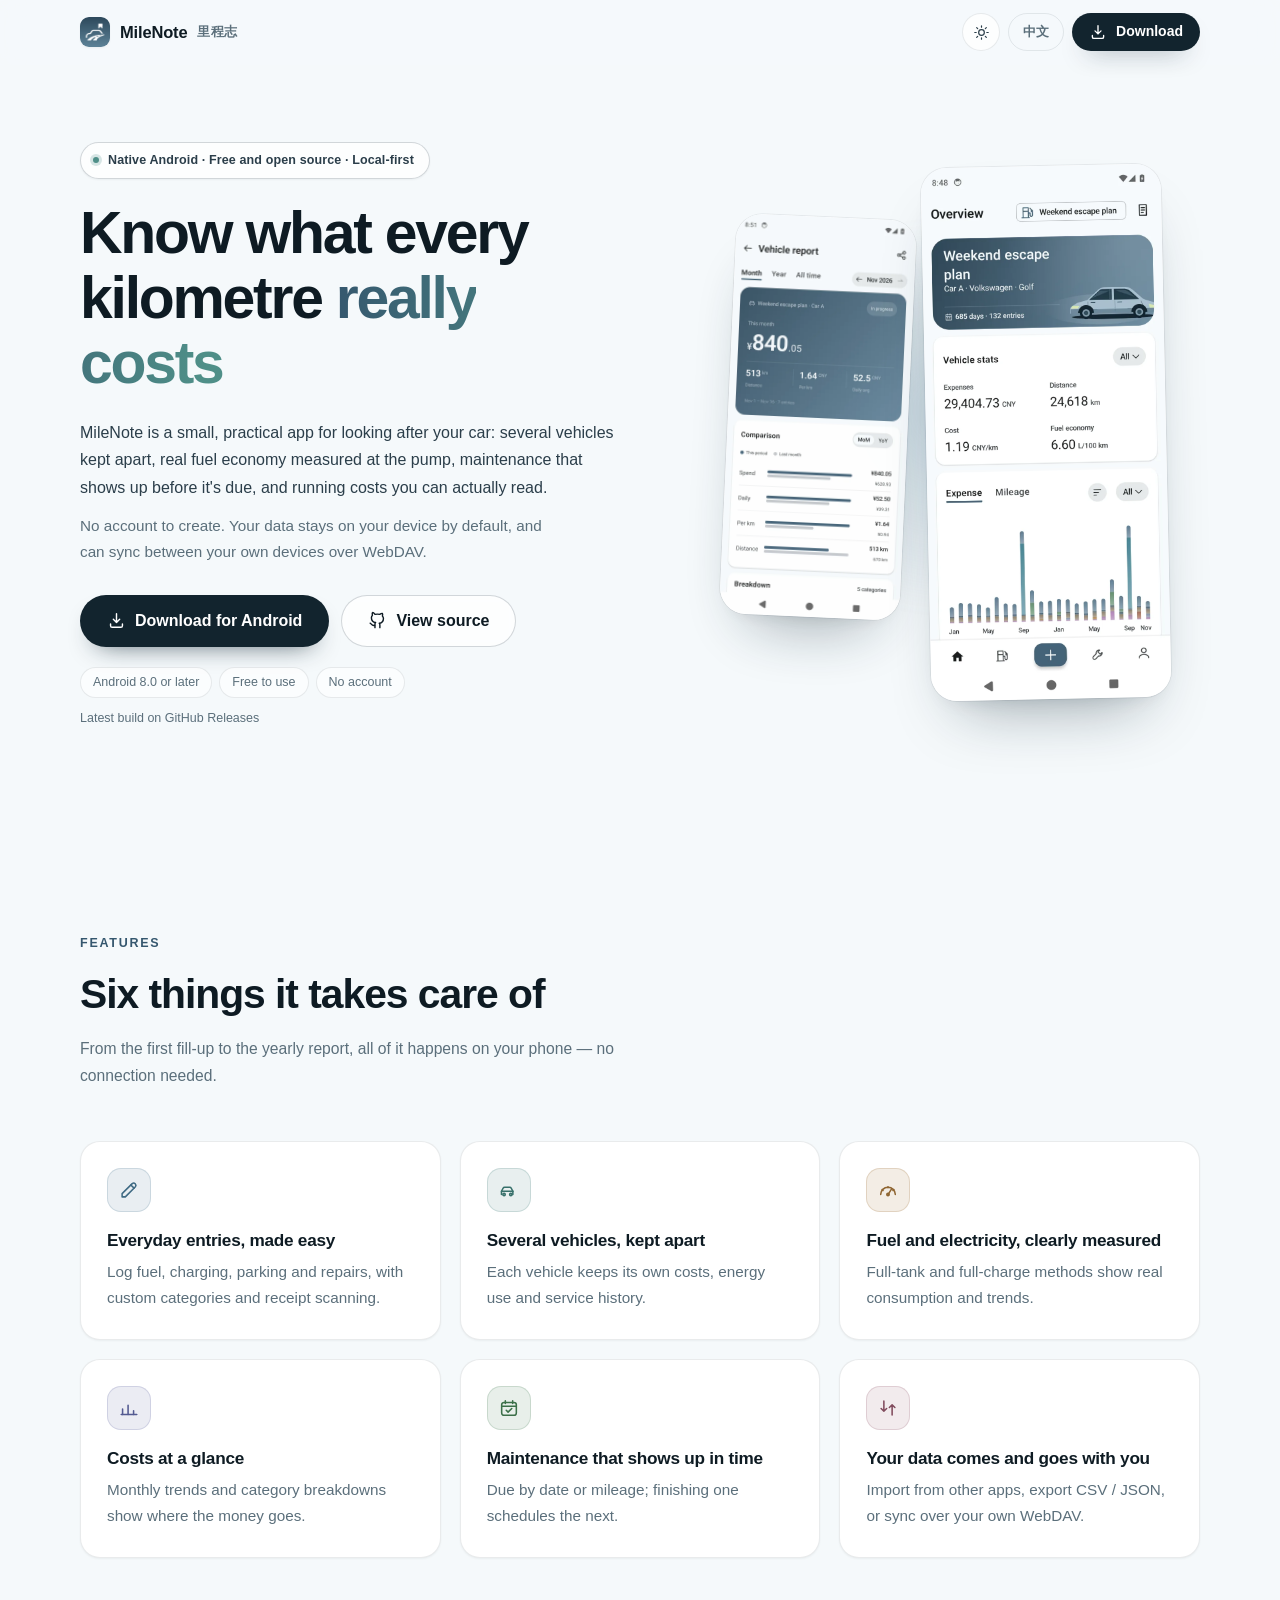
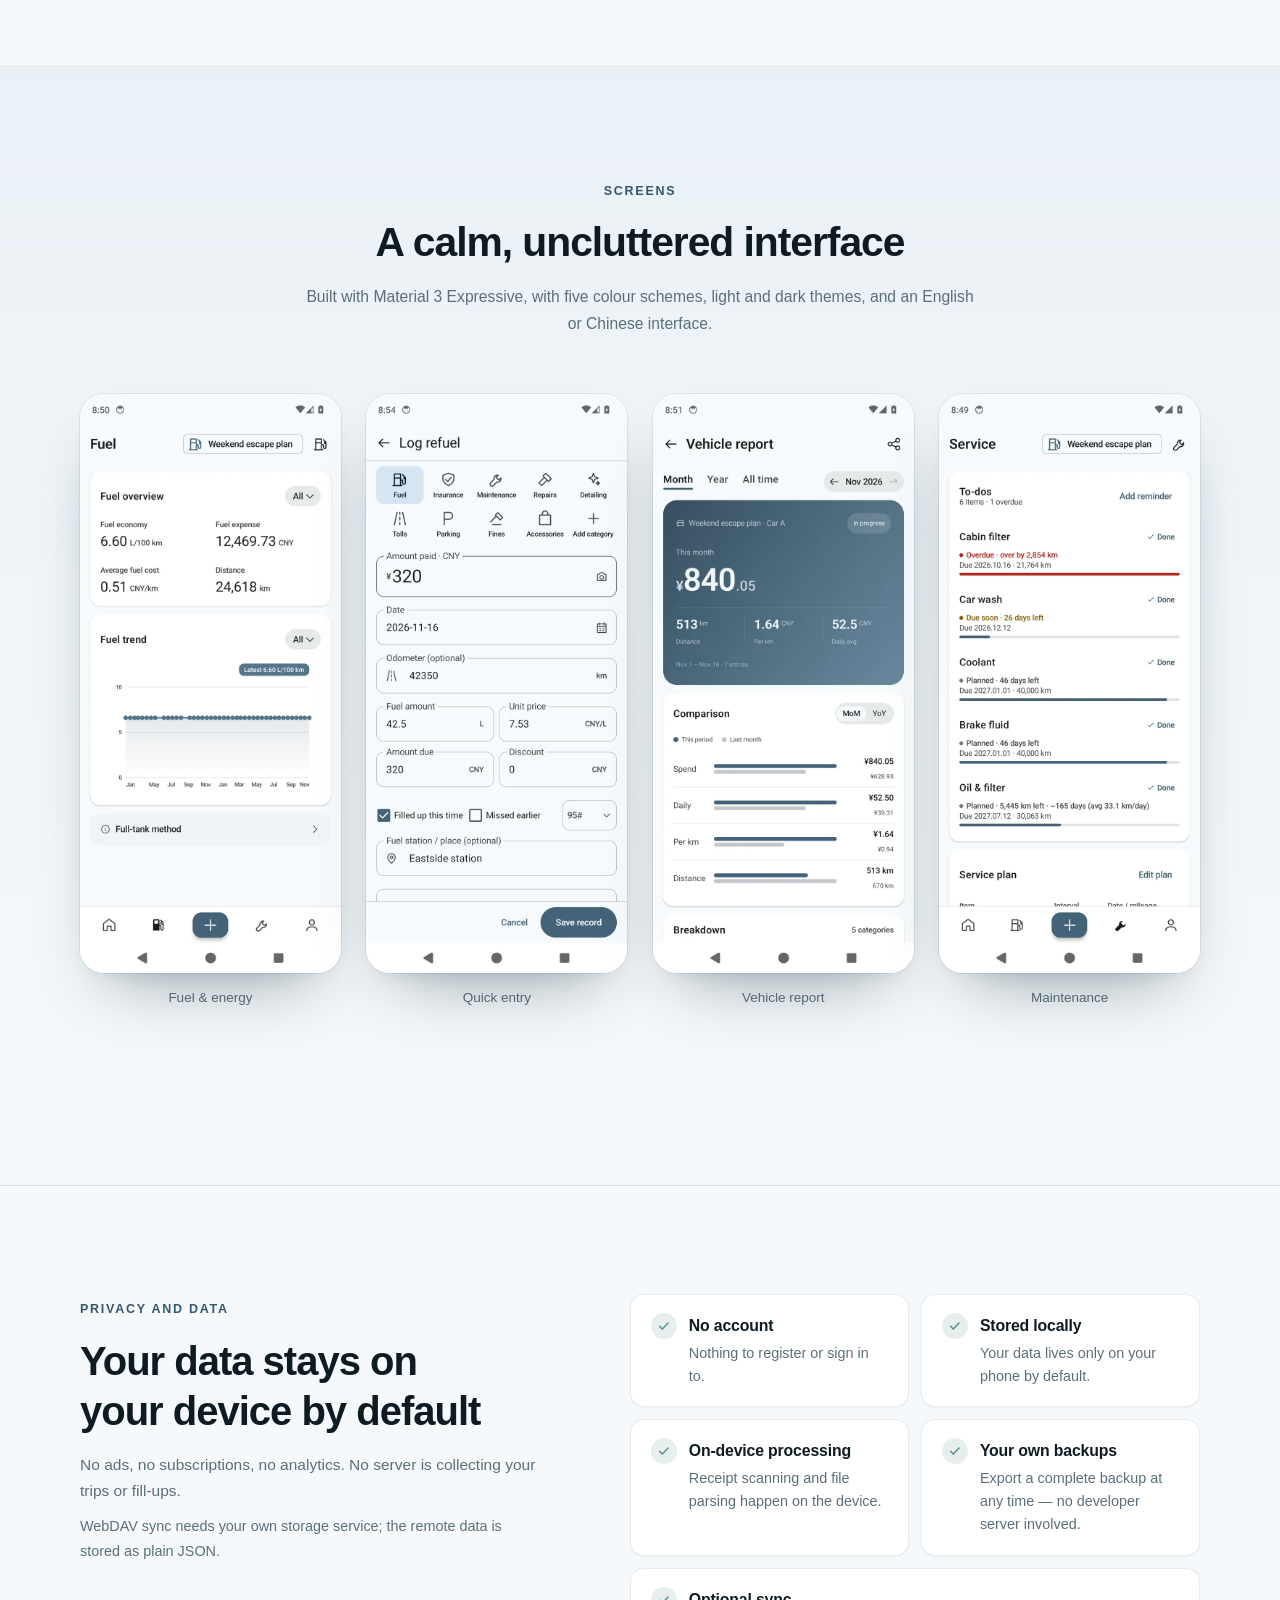
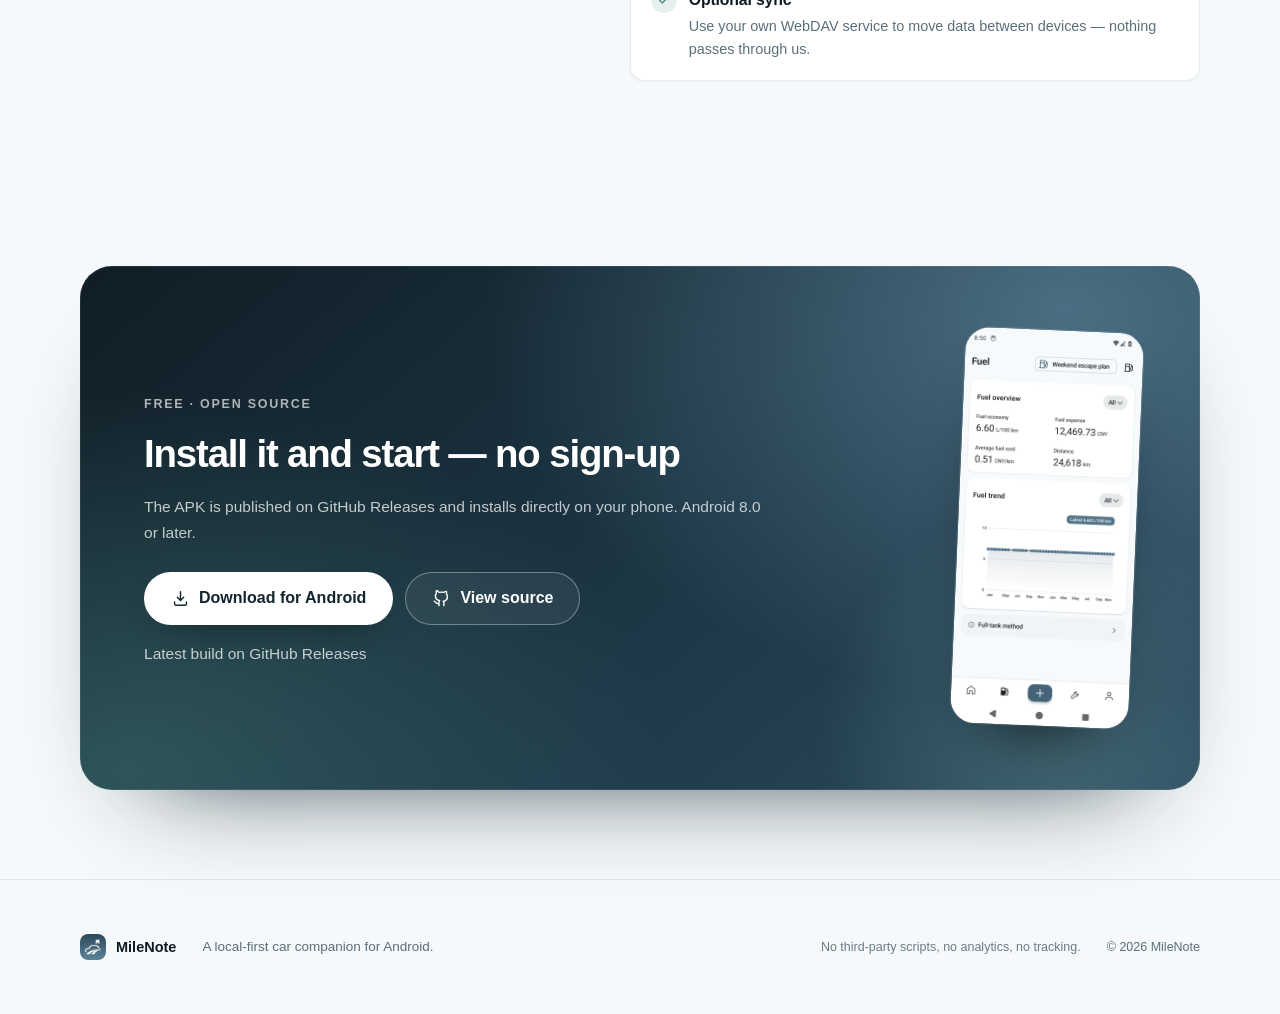
==== commit eb1f867c: "site(隐私): 修对钩图标被文字样式顶掉、没有居中 .check span 的 display:block / margin-top:2px 命中了 .check-icon， 把图标本来的 gri" ====
--- a/en/index.html
+++ b/en/index.html
@@ -54,7 +54,7 @@
   <link rel="apple-touch-icon" href="../assets/apple-touch-icon.png">
   <link rel="manifest" href="../site.webmanifest">
   <link rel="preload" as="image" href="../assets/screens-en/dashboard.webp?v=20261116">
-  <link rel="stylesheet" href="../assets/style.css?v=20261117">
+  <link rel="stylesheet" href="../assets/style.css?v=20261117b">
 
   <script type="application/ld+json">
   {
--- a/assets/style.css
+++ b/assets/style.css
@@ -714,8 +714,9 @@
   stroke-linecap: round;
   stroke-linejoin: round;
 }
-.check b { display: block; font-size: 0.99rem; font-weight: 600; letter-spacing: -0.01em; }
-.check span { display: block; margin-top: 2px; color: var(--muted); font-size: 0.9rem; line-height: 1.6; }
+/* 只作用于文字区：.check span 会连 .check-icon 一起命中，把图标的 grid 居中层掉 */
+.check div > b { display: block; font-size: 0.99rem; font-weight: 600; letter-spacing: -0.01em; }
+.check div > span { display: block; margin-top: 2px; color: var(--muted); font-size: 0.9rem; line-height: 1.6; }
 
 /* ---------- 下载 CTA ---------- */
 
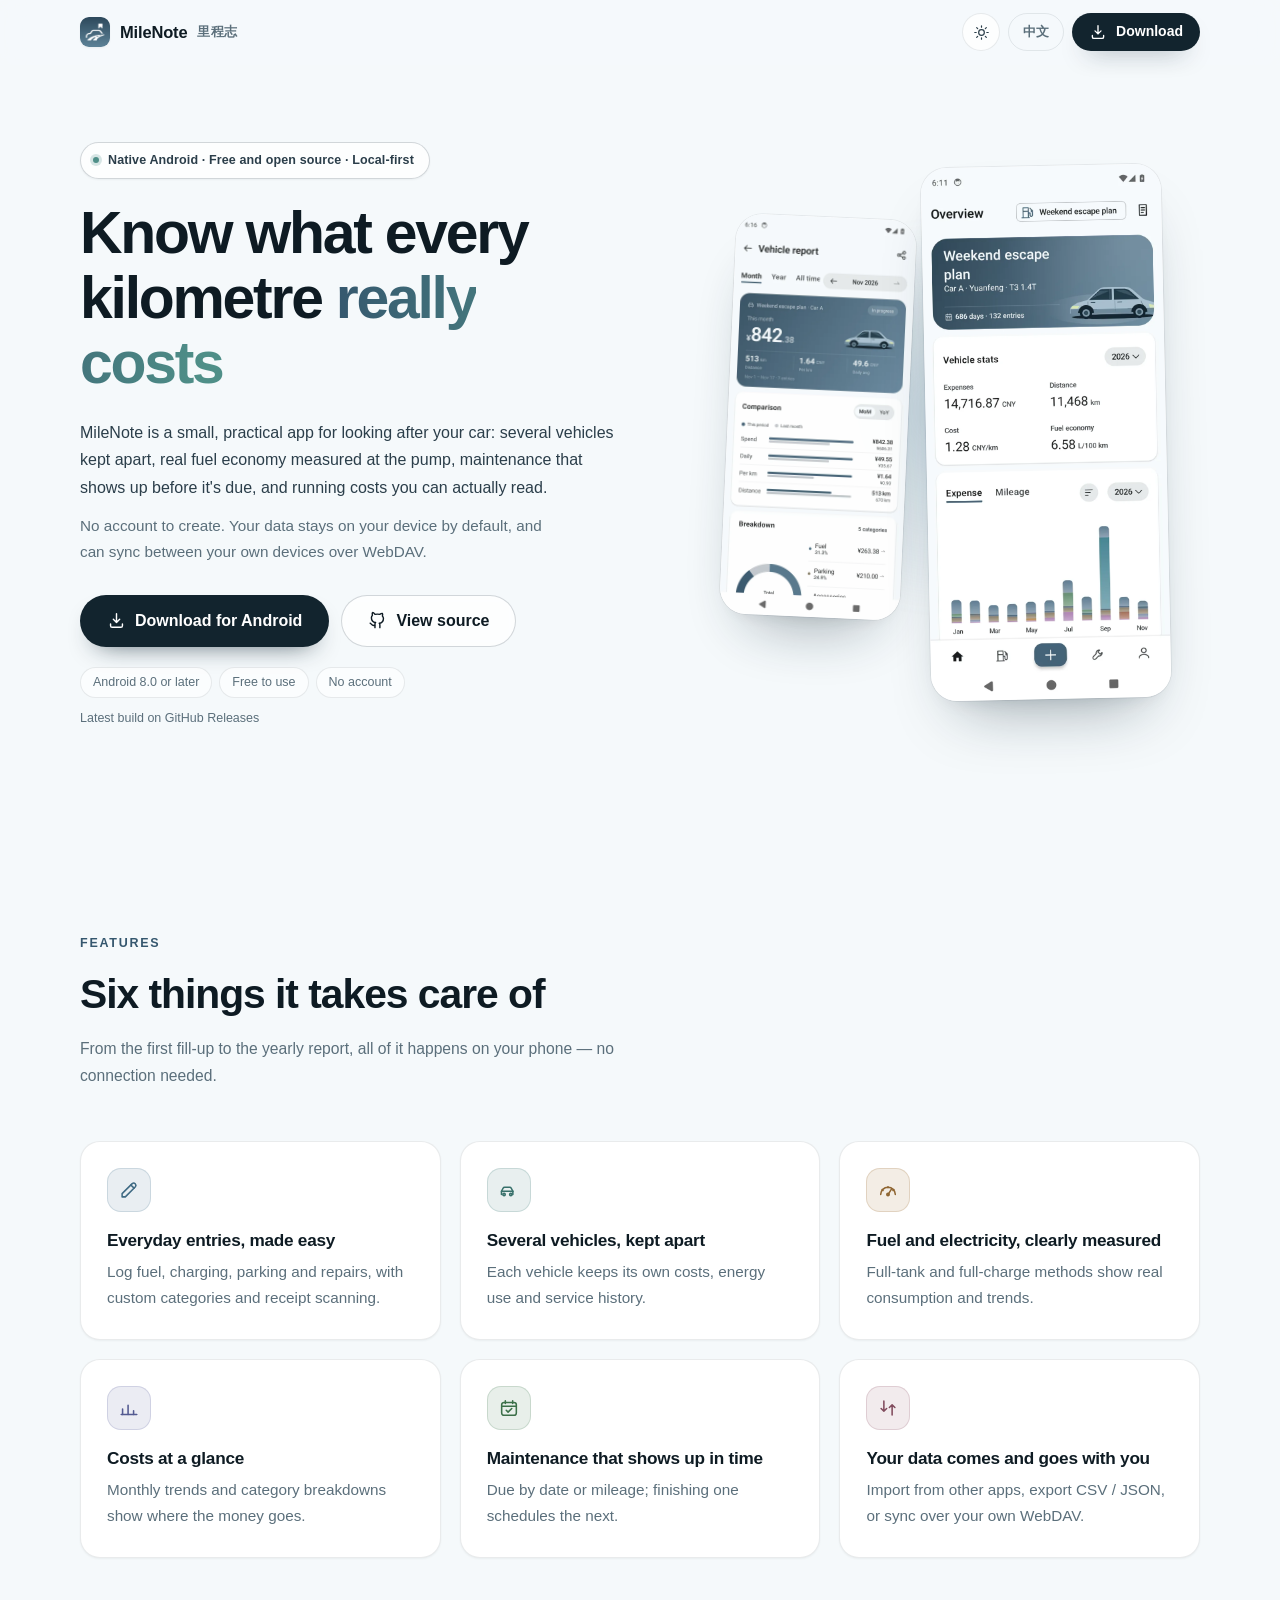
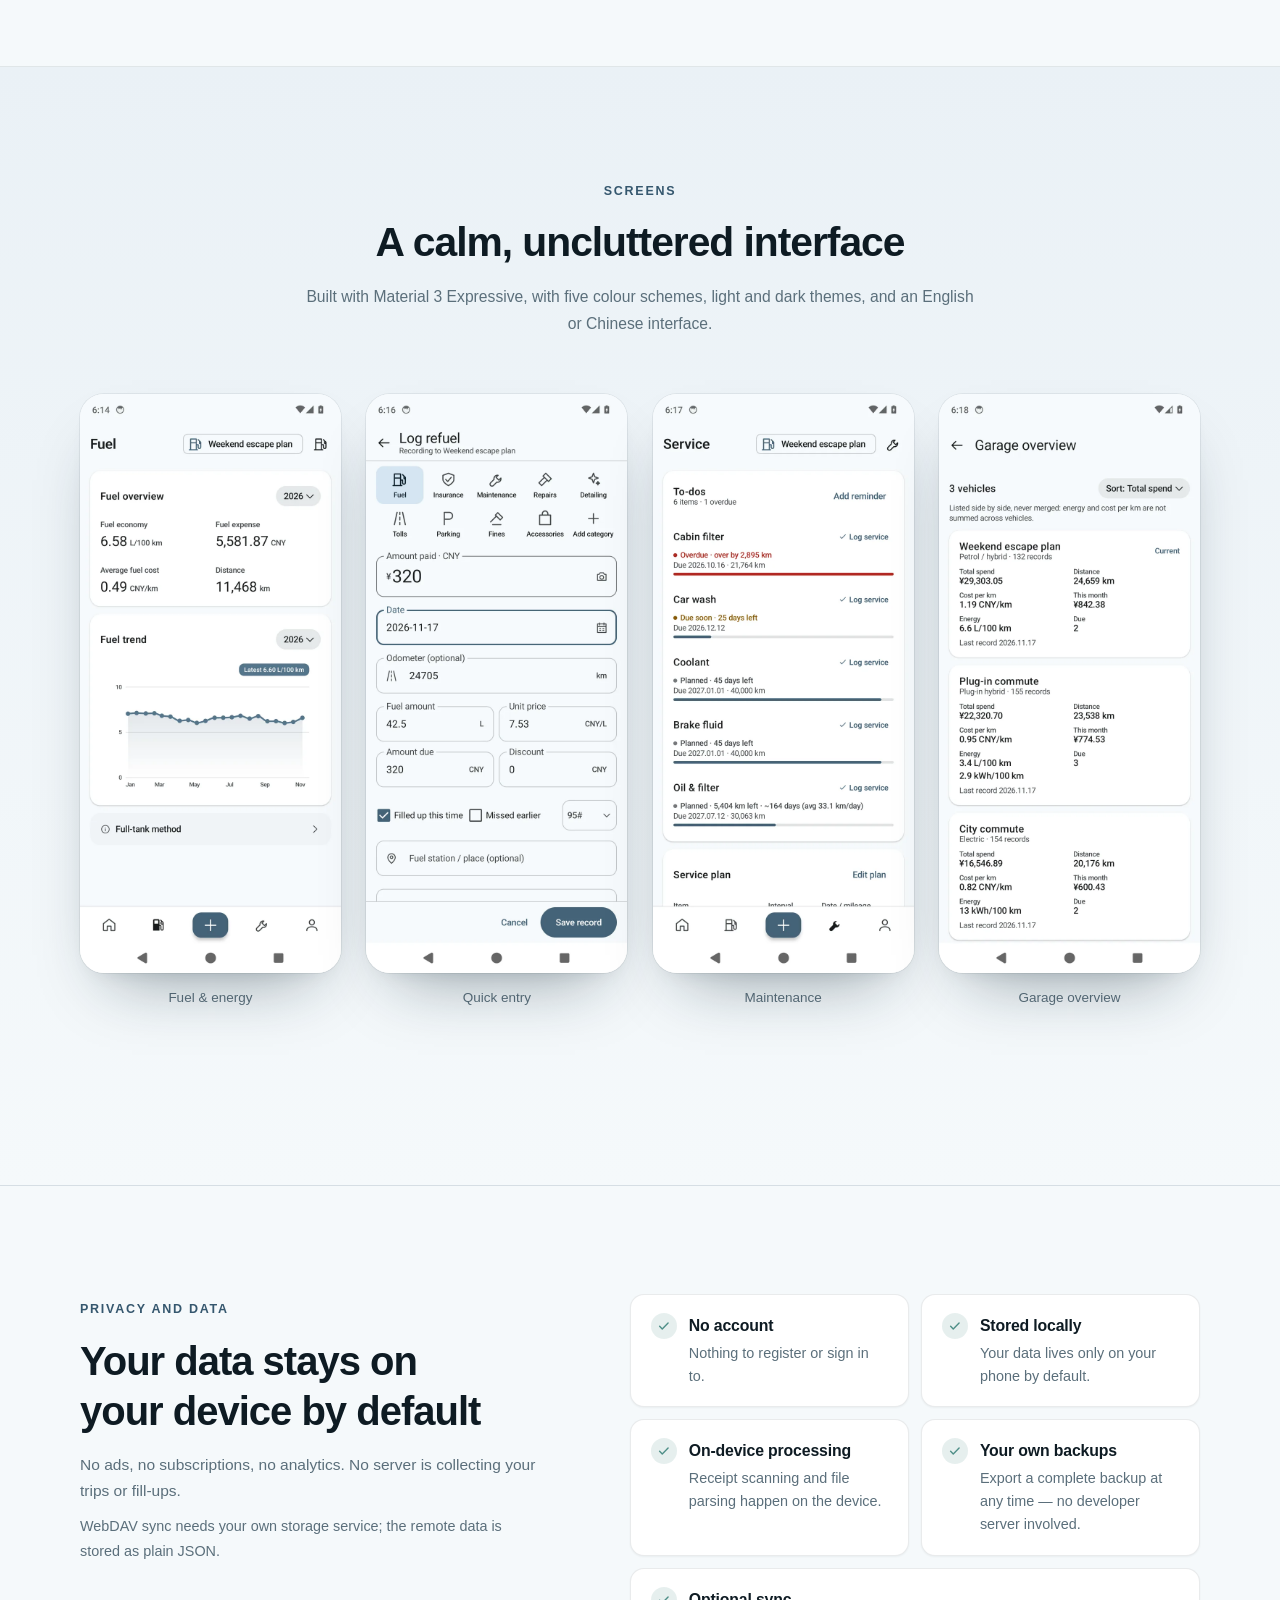
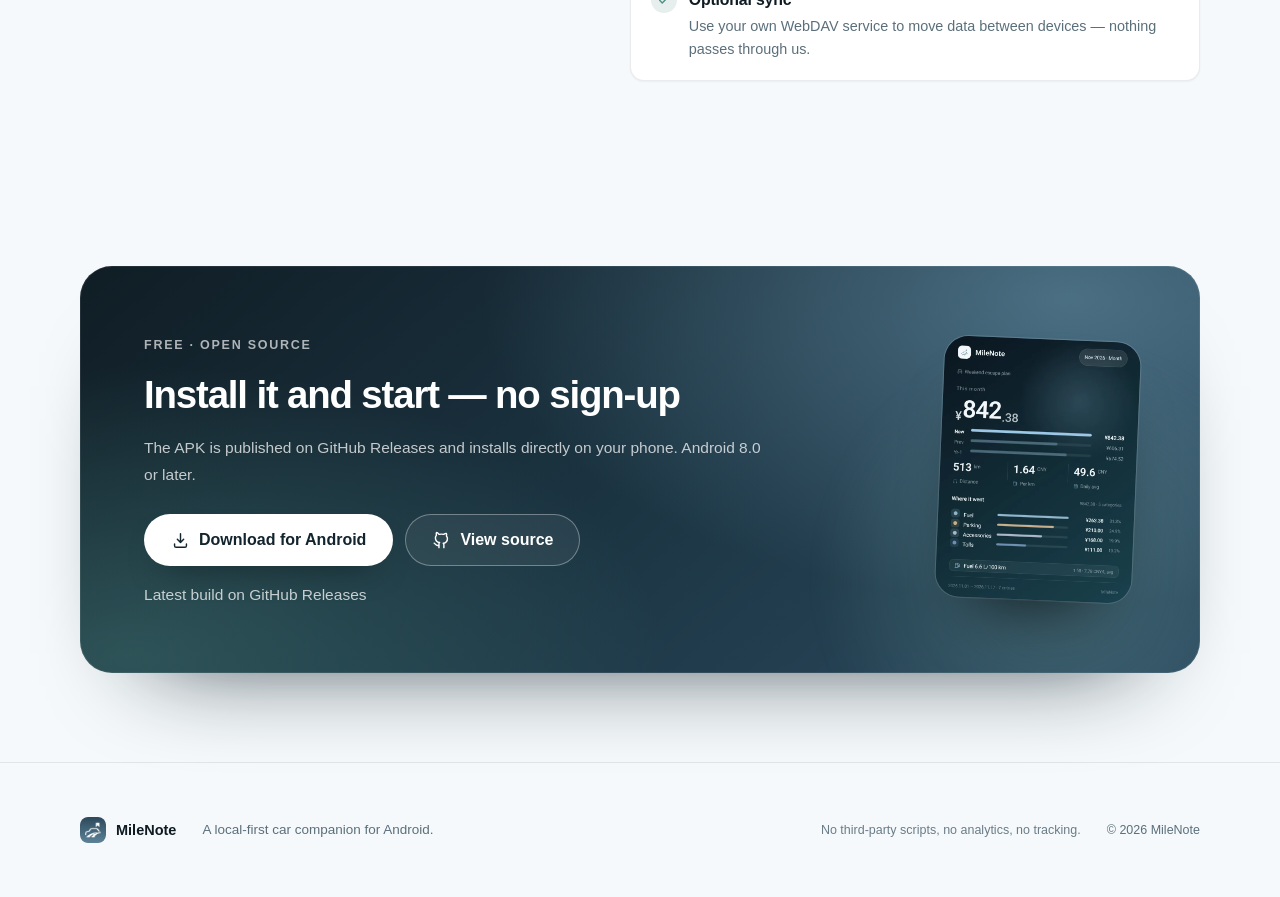
==== commit b9c95c68: "site(截图): 换 rc6 实拍，七张图一张不重复，筛选统一今年 - 中英各 7 张：总览 / 用车报告 / 油耗 / 记一笔 / 保养 / 车库总览（1080×2400 整屏）+ 分享海报（10" ====
--- a/en/index.html
+++ b/en/index.html
@@ -53,7 +53,7 @@
   <link rel="icon" href="../assets/favicon-16.png" sizes="16x16" type="image/png">
   <link rel="apple-touch-icon" href="../assets/apple-touch-icon.png">
   <link rel="manifest" href="../site.webmanifest">
-  <link rel="preload" as="image" href="../assets/screens-en/dashboard.webp?v=20261116">
+  <link rel="preload" as="image" href="../assets/screens-en/dashboard.webp?v=20261117">
   <link rel="stylesheet" href="../assets/style.css?v=20261117b">
 
   <script type="application/ld+json">
@@ -130,10 +130,10 @@
           <div class="stage">
             <span class="stage-glow" aria-hidden="true"></span>
             <figure class="shot shot-back">
-              <img src="../assets/screens-en/report.webp?v=20261116" width="720" height="1600" alt="" aria-hidden="true">
+              <img src="../assets/screens-en/report.webp?v=20261117" width="720" height="1600" alt="" aria-hidden="true">
             </figure>
             <figure class="shot shot-main">
-              <img src="../assets/screens-en/dashboard.webp?v=20261116" width="720" height="1600" alt="MileNote overview screen with running costs, spending trend and average fuel economy">
+              <img src="../assets/screens-en/dashboard.webp?v=20261117" width="720" height="1600" alt="MileNote overview screen with running costs, spending trend and average fuel economy">
             </figure>
           </div>
         </div>
@@ -196,26 +196,26 @@
         <ul class="gallery">
           <li data-reveal style="--i:0">
             <figure>
-              <div class="shot"><img src="../assets/screens-en/fuel.webp?v=20261116" width="720" height="1600" alt="MileNote fuel and energy screen with average consumption and fill-up history"></div>
+              <div class="shot"><img src="../assets/screens-en/fuel.webp?v=20261117" width="720" height="1600" alt="MileNote fuel and energy screen with this year’s average consumption and trend"></div>
               <figcaption>Fuel &amp; energy</figcaption>
             </figure>
           </li>
           <li data-reveal style="--i:1">
             <figure>
-              <div class="shot"><img src="../assets/screens-en/editor.webp?v=20261116" width="720" height="1600" alt="MileNote quick entry screen with amount, category and odometer fields"></div>
+              <div class="shot"><img src="../assets/screens-en/editor.webp?v=20261117" width="720" height="1600" alt="MileNote quick entry screen with amount, date, odometer and fuel volume"></div>
               <figcaption>Quick entry</figcaption>
             </figure>
           </li>
           <li data-reveal style="--i:2">
             <figure>
-              <div class="shot"><img src="../assets/screens-en/report.webp?v=20261116" width="720" height="1600" alt="MileNote vehicle report screen with monthly comparison and cost breakdown"></div>
-              <figcaption>Vehicle report</figcaption>
+              <div class="shot"><img src="../assets/screens-en/maintenance.webp?v=20261117" width="720" height="1600" alt="MileNote service screen with to-dos, due status and log buttons"></div>
+              <figcaption>Maintenance</figcaption>
             </figure>
           </li>
           <li data-reveal style="--i:3">
             <figure>
-              <div class="shot"><img src="../assets/screens-en/maintenance.webp?v=20261116" width="720" height="1600" alt="MileNote maintenance screen with service items and due reminders"></div>
-              <figcaption>Maintenance</figcaption>
+              <div class="shot"><img src="../assets/screens-en/garage.webp?v=20261117" width="720" height="1600" alt="MileNote garage overview comparing total spend and distance across three vehicles"></div>
+              <figcaption>Garage overview</figcaption>
             </figure>
           </li>
         </ul>
@@ -288,7 +288,7 @@
             <p class="cta-meta" data-release-version>Latest build on GitHub Releases</p>
           </div>
           <figure class="cta-shot" aria-hidden="true">
-            <img src="../assets/screens-en/fuel.webp?v=20261116" width="720" height="1600" alt="">
+            <img src="../assets/screens-en/poster.webp?v=20261117" width="720" height="960" alt="">
           </figure>
         </div>
       </div>
--- a/assets/style.css
+++ b/assets/style.css
@@ -771,8 +771,8 @@
 .cta-shot {
   position: relative;
   z-index: 1;
-  width: clamp(140px, 15vw, 178px);
-  aspect-ratio: 720 / 1600;
+  width: clamp(150px, 16vw, 196px);
+  aspect-ratio: 3 / 4;
   margin: 0;
   overflow: hidden;
   border-radius: 24px;
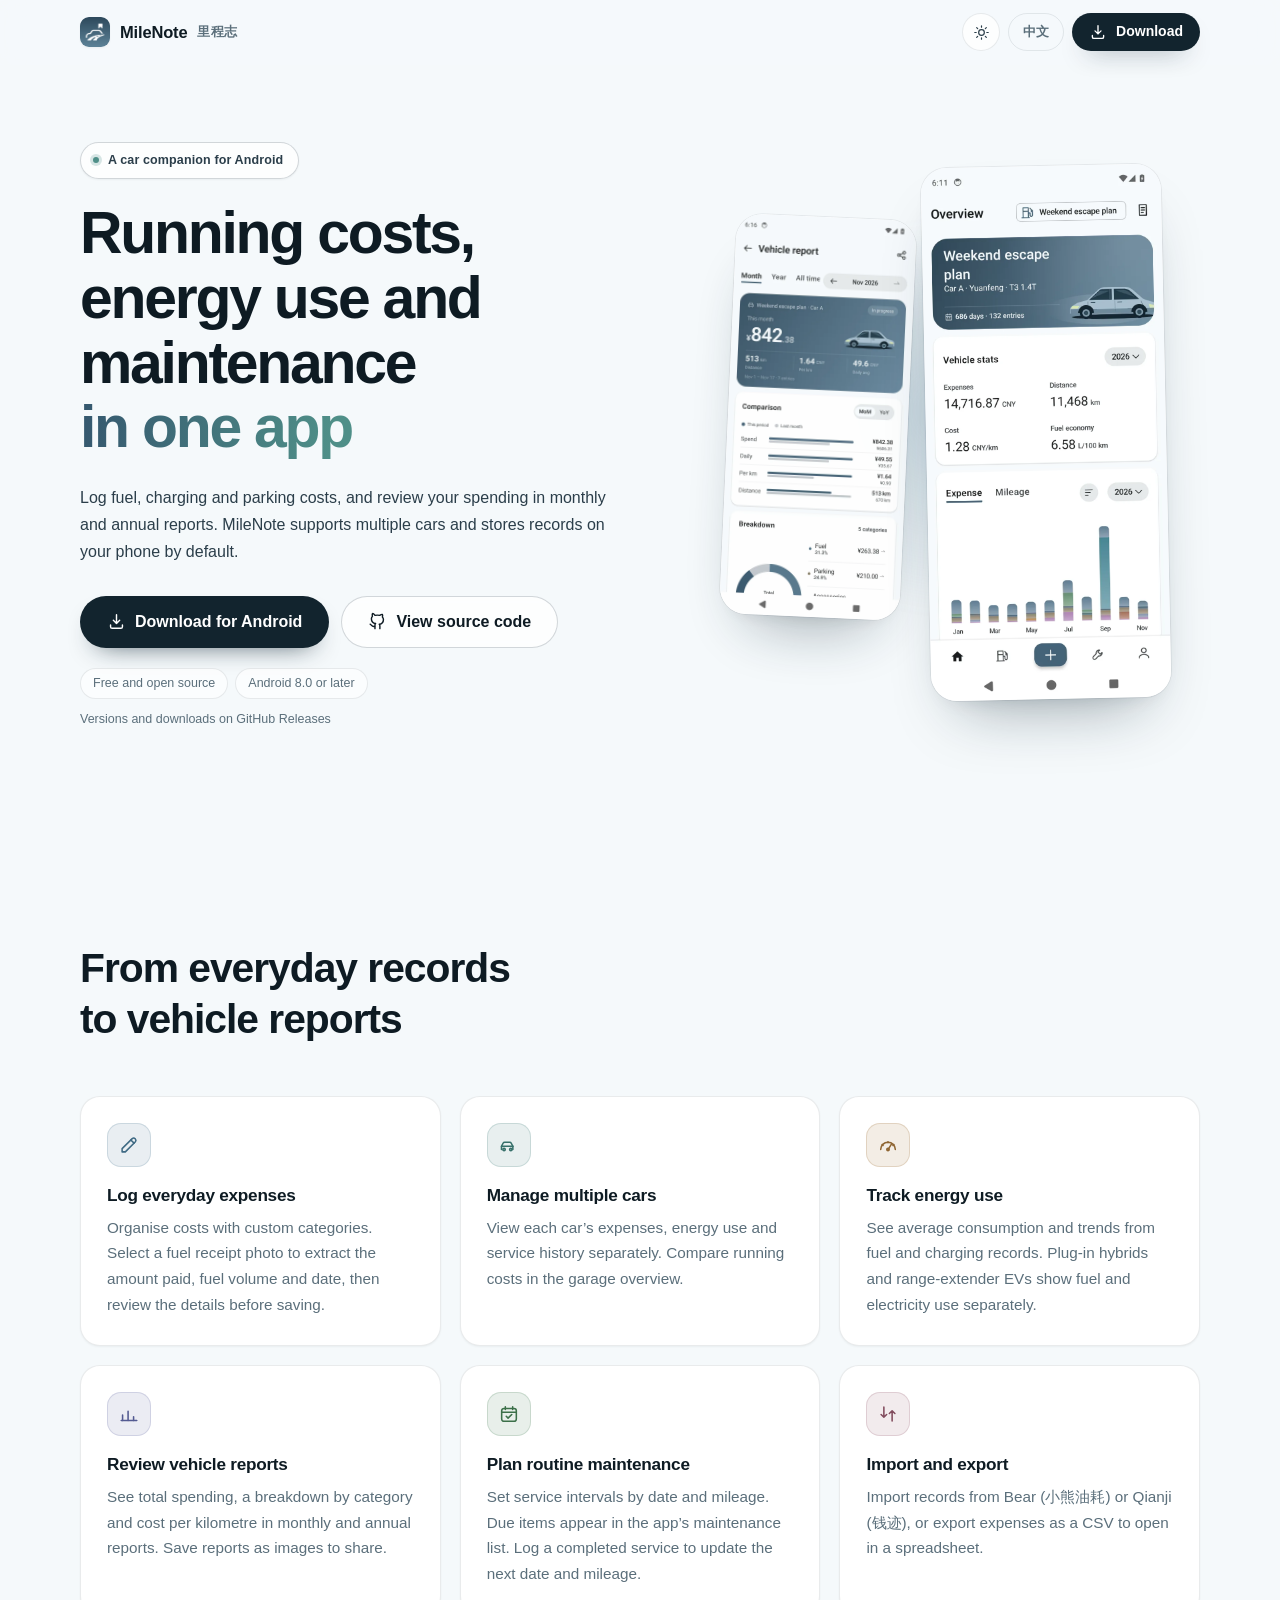
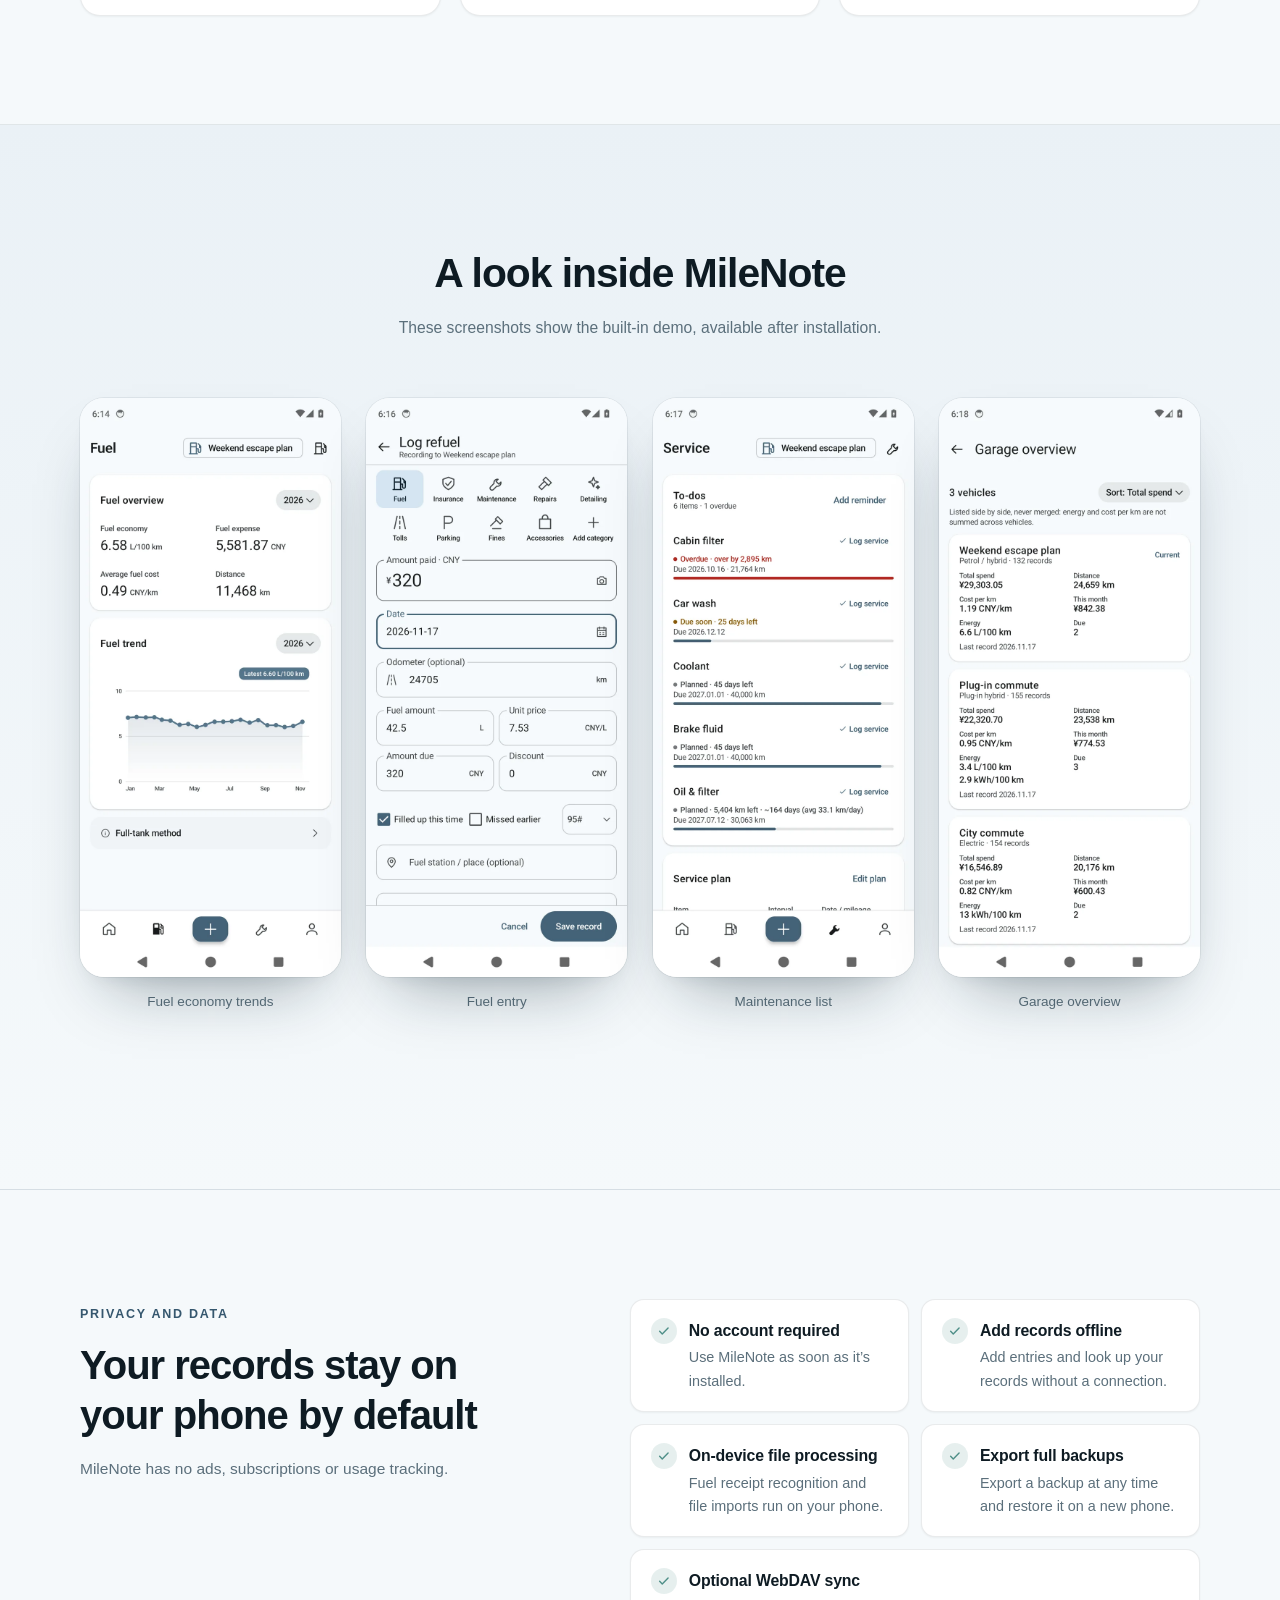
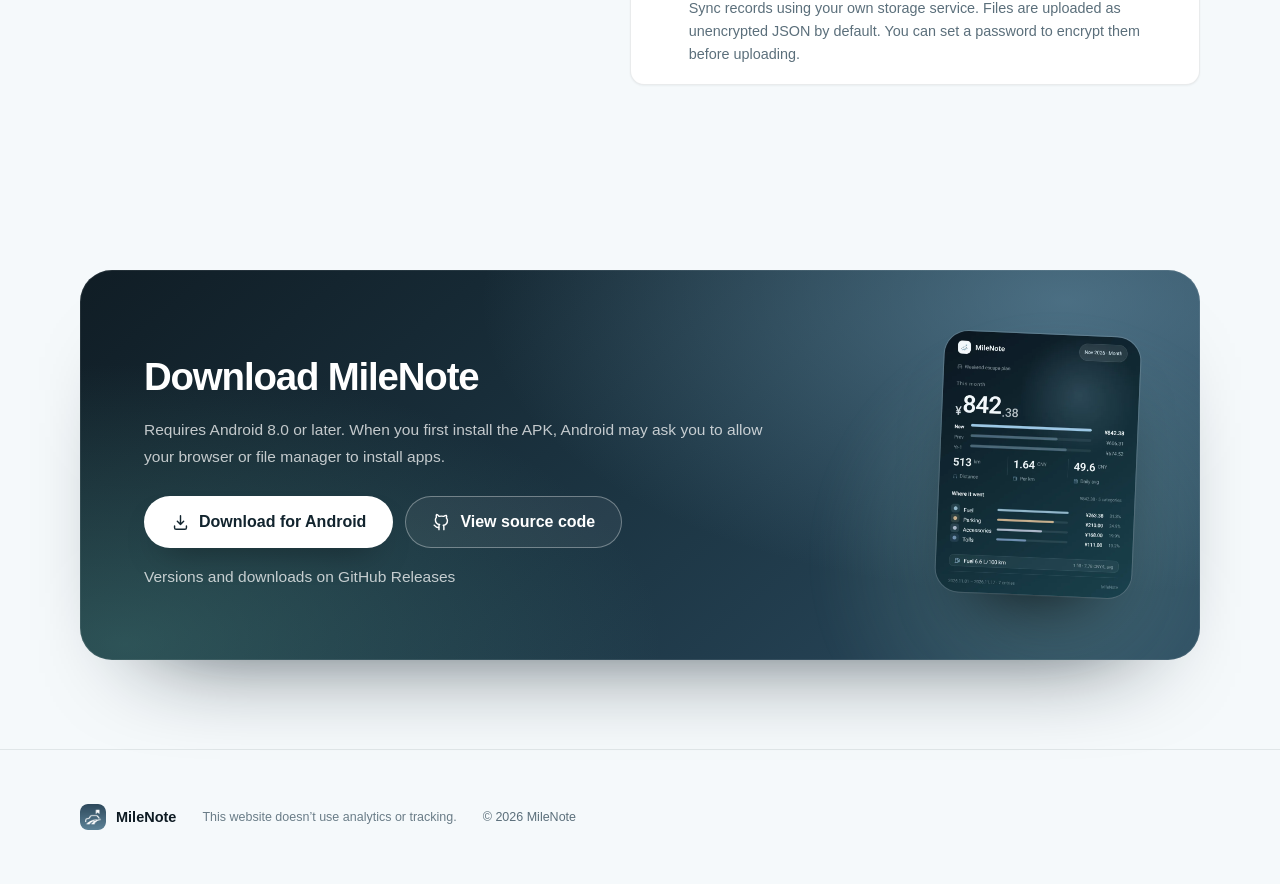
==== commit ac0976da: "site(文案): 更新中英文首页与分享文案 采用用户确认的用车小助手介绍，统一两组小标题长度，并说明 WebDAV 可选加密。" ====
--- a/en/index.html
+++ b/en/index.html
@@ -4,8 +4,8 @@
   <meta charset="utf-8">
   <meta name="viewport" content="width=device-width, initial-scale=1">
   <title>MileNote · A car companion for Android</title>
-  <meta name="description" content="MileNote is a simple, practical companion for car owners on Android: several vehicles, everyday costs, fuel and electricity analysis, maintenance reminders and running-cost summaries. No account — your data stays on your device by default, with optional WebDAV sync between your own devices.">
-  <meta name="keywords" content="MileNote,car companion,car expense tracker,fuel log,full-tank method,maintenance reminder,running costs,Android,local-first">
+  <meta name="description" content="Track running costs, fuel and electricity use, and service schedules with MileNote. Manage multiple cars without an account. Records stay on your phone by default.">
+  <meta name="keywords" content="MileNote,car companion,vehicle reports,fuel log,full-tank method,maintenance reminder,running costs,Android,local-first">
   <meta name="author" content="MileNote">
   <meta name="robots" content="index,follow">
   <link rel="canonical" href="https://selwiro.github.io/MileNoteAndroid/en/">
@@ -16,9 +16,9 @@
   <meta property="og:type" content="website">
   <meta property="og:site_name" content="MileNote">
   <meta property="og:title" content="MileNote · A car companion for Android">
-  <meta property="og:description" content="Several vehicles, everyday costs, fuel and electricity analysis, maintenance reminders and running-cost summaries. No account — your data stays on your device.">
+  <meta property="og:description" content="Track running costs, fuel and electricity use, and maintenance with MileNote, a free and open source car companion for Android.">
   <meta property="og:url" content="https://selwiro.github.io/MileNoteAndroid/en/">
-  <meta property="og:image" content="https://selwiro.github.io/MileNoteAndroid/assets/og-en.png">
+  <meta property="og:image" content="https://selwiro.github.io/MileNoteAndroid/assets/og-en.png?v=20261117-copy">
   <meta property="og:image:width" content="1200">
   <meta property="og:image:height" content="630">
   <meta property="og:image:alt" content="MileNote: a car companion for Android">
@@ -26,8 +26,8 @@
   <meta property="og:locale:alternate" content="zh_CN">
   <meta name="twitter:card" content="summary_large_image">
   <meta name="twitter:title" content="MileNote · A car companion for Android">
-  <meta name="twitter:description" content="Several vehicles, everyday costs, fuel and electricity analysis, maintenance reminders and running-cost summaries. No account — your data stays on your device.">
-  <meta name="twitter:image" content="https://selwiro.github.io/MileNoteAndroid/assets/og-en.png">
+  <meta name="twitter:description" content="Track running costs, fuel and electricity use, and maintenance with MileNote, a free and open source car companion for Android.">
+  <meta name="twitter:image" content="https://selwiro.github.io/MileNoteAndroid/assets/og-en.png?v=20261117-copy">
   <meta name="twitter:image:alt" content="MileNote: a car companion for Android">
 
   <meta name="theme-color" content="#f5f9fb" media="(prefers-color-scheme: light)">
@@ -67,7 +67,7 @@
     "inLanguage": "en",
     "url": "https://selwiro.github.io/MileNoteAndroid/en/",
     "offers": { "@type": "Offer", "price": "0", "priceCurrency": "USD" },
-    "description": "A local-first companion for car owners on Android: several vehicles, everyday costs, fuel and electricity analysis, maintenance reminders and running-cost summaries.",
+    "description": "Track running costs, fuel and electricity use, and service schedules with MileNote. Manage multiple cars without an account. Records stay on your phone by default.",
     "screenshot": "https://selwiro.github.io/MileNoteAndroid/assets/screens-en/dashboard.webp"
   }
   </script>
@@ -104,10 +104,9 @@
       <div class="hero-bg" aria-hidden="true"></div>
       <div class="wrap hero-grid">
         <div class="hero-copy" data-reveal>
-          <span class="pill"><span class="pill-dot" aria-hidden="true"></span>Native Android · Free and open source · Local-first</span>
-          <h1 id="hero-title">Know what every<br>kilometre <span class="grad">really costs</span></h1>
-          <p class="lede">MileNote is a small, practical app for looking after your car: several vehicles kept apart, real fuel economy measured at the pump, maintenance that shows up before it's due, and running costs you can actually read.</p>
-          <p class="lede-sub">No account to create. Your data stays on your device by default, and can sync between your own devices over WebDAV.</p>
+          <span class="pill"><span class="pill-dot" aria-hidden="true"></span>A car companion for Android</span>
+          <h1 id="hero-title">Running costs, energy use and maintenance <span class="grad">in one app</span></h1>
+          <p class="lede">Log fuel, charging and parking costs, and review your spending in monthly and annual reports. MileNote supports multiple cars and stores records on your phone by default.</p>
           <div class="actions">
             <a class="btn btn-primary btn-lg" href="https://github.com/Selwiro/MileNoteAndroid/releases" data-download>
               <svg class="ico" viewBox="0 0 24 24" aria-hidden="true"><path d="M12 3.5v11m0 0 4-4m-4 4-4-4"/><path d="M4.5 16.5v2a2 2 0 0 0 2 2h11a2 2 0 0 0 2-2v-2"/></svg>
@@ -115,15 +114,14 @@
             </a>
             <a class="btn btn-ghost btn-lg" href="https://github.com/Selwiro/MileNoteAndroid" target="_blank" rel="noopener">
               <svg class="ico" viewBox="0 0 24 24" aria-hidden="true"><path d="M9 18c-4.5 1.4-4.5-2.2-6.3-2.7M15 21v-3.2a2.8 2.8 0 0 0-.8-2.3c2.7-.3 5.3-1.4 5.3-6a4.7 4.7 0 0 0-1.3-3.2 4.3 4.3 0 0 0-.1-3.3s-1-.3-3.3 1.3a11 11 0 0 0-5.8 0C6.7 1.7 5.7 2 5.7 2a4.3 4.3 0 0 0-.1 3.3A4.7 4.7 0 0 0 4.3 8.5c0 4.6 2.6 5.7 5.3 6a2.8 2.8 0 0 0-.8 2.3V21"/></svg>
-              View source
+              View source code
             </a>
           </div>
           <ul class="meta-row">
+            <li>Free and open source</li>
             <li>Android 8.0 or later</li>
-            <li>Free to use</li>
-            <li>No account</li>
           </ul>
-          <p class="release-line" data-release-version>Latest build on GitHub Releases</p>
+          <p class="release-line" data-release-version>Versions and downloads on GitHub Releases</p>
         </div>
 
         <div class="hero-visual" data-reveal style="--i:1">
@@ -144,41 +142,39 @@
     <section class="section" id="features" aria-labelledby="features-title">
       <div class="wrap">
         <header class="section-head" data-reveal>
-          <span class="eyebrow">Features</span>
-          <h2 id="features-title">Six things it takes care of</h2>
-          <p class="section-lede">From the first fill-up to the yearly report, all of it happens on your phone — no connection needed.</p>
+          <h2 id="features-title">From everyday records to vehicle reports</h2>
         </header>
 
         <ul class="bento">
           <li class="card" data-reveal style="--i:0">
             <span class="card-icon"><svg viewBox="0 0 24 24" aria-hidden="true"><path d="M4.5 19.5H8L19 8.5a2.5 2.5 0 0 0-3.5-3.5L4.5 16v3.5Z"/><path d="M14 6.5 17.5 10"/></svg></span>
-            <h3>Everyday entries, made easy</h3>
-            <p>Log fuel, charging, parking and repairs, with custom categories and receipt scanning.</p>
+            <h3>Log everyday expenses</h3>
+            <p>Organise costs with custom categories. Select a fuel receipt photo to extract the amount paid, fuel volume and date, then review the details before saving.</p>
           </li>
           <li class="card" data-reveal style="--i:1">
             <span class="card-icon"><svg viewBox="0 0 24 24" aria-hidden="true"><path d="M3.8 17v-3.6l1.7-3.3a2 2 0 0 1 1.8-1.1h5.4a2 2 0 0 1 1.8 1.1l1.7 3.3V17"/><path d="M3.8 13.4h12.6"/><circle cx="6.6" cy="17" r="1.3"/><circle cx="14" cy="17" r="1.3"/></svg></span>
-            <h3>Several vehicles, kept apart</h3>
-            <p>Each vehicle keeps its own costs, energy use and service history.</p>
+            <h3>Manage multiple cars</h3>
+            <p>View each car’s expenses, energy use and service history separately. Compare running costs in the garage overview.</p>
           </li>
           <li class="card" data-reveal style="--i:2">
             <span class="card-icon"><svg viewBox="0 0 24 24" aria-hidden="true"><path d="M4 17a8 8 0 0 1 16 0"/><path d="M12 17l3.6-5.6"/><circle cx="12" cy="17" r="1.3"/><path d="M5.6 11.6l1 .9M12 8.4v1.2M18.4 11.6l-1 .9"/></svg></span>
-            <h3>Fuel and electricity, clearly measured</h3>
-            <p>Full-tank and full-charge methods show real consumption and trends.</p>
+            <h3>Track energy use</h3>
+            <p>See average consumption and trends from fuel and charging records. Plug-in hybrids and range-extender EVs show fuel and electricity use separately.</p>
           </li>
           <li class="card" data-reveal style="--i:3">
             <span class="card-icon"><svg viewBox="0 0 24 24" aria-hidden="true"><path d="M5 19v-6M11 19V9M17 19v-4"/><path d="M3.5 19h17"/></svg></span>
-            <h3>Costs at a glance</h3>
-            <p>Monthly trends and category breakdowns show where the money goes.</p>
+            <h3>Review vehicle reports</h3>
+            <p>See total spending, a breakdown by category and cost per kilometre in monthly and annual reports. Save reports as images to share.</p>
           </li>
           <li class="card" data-reveal style="--i:4">
             <span class="card-icon"><svg viewBox="0 0 24 24" aria-hidden="true"><rect x="4" y="6" width="16" height="14" rx="2.5"/><path d="M4 10h16M8 4v3M16 4v3"/><path d="M9 14.5l2 2 4-4"/></svg></span>
-            <h3>Maintenance that shows up in time</h3>
-            <p>Due by date or mileage; finishing one schedules the next.</p>
+            <h3>Plan routine maintenance</h3>
+            <p>Set service intervals by date and mileage. Due items appear in the app’s maintenance list. Log a completed service to update the next date and mileage.</p>
           </li>
           <li class="card" data-reveal style="--i:5">
             <span class="card-icon"><svg viewBox="0 0 24 24" aria-hidden="true"><path d="M7.5 4.5v11M7.5 15.5l3-3M7.5 15.5l-3-3"/><path d="M16.5 19.5v-11M16.5 8.5l3 3M16.5 8.5l-3 3"/></svg></span>
-            <h3>Your data comes and goes with you</h3>
-            <p>Import from other apps, export CSV / JSON, or sync over your own WebDAV.</p>
+            <h3>Import and export</h3>
+            <p>Import records from Bear (小熊油耗) or Qianji (钱迹), or export expenses as a CSV to open in a spreadsheet.</p>
           </li>
         </ul>
       </div>
@@ -188,28 +184,27 @@
     <section class="section section-tint" id="screens" aria-labelledby="screens-title">
       <div class="wrap">
         <header class="section-head section-head-center" data-reveal>
-          <span class="eyebrow">Screens</span>
-          <h2 id="screens-title">A calm, uncluttered interface</h2>
-          <p class="section-lede">Built with Material 3 Expressive, with five colour schemes, light and dark themes, and an English or Chinese interface.</p>
+          <h2 id="screens-title">A look inside MileNote</h2>
+          <p class="section-lede">These screenshots show the built-in demo, available after installation.</p>
         </header>
 
         <ul class="gallery">
           <li data-reveal style="--i:0">
             <figure>
               <div class="shot"><img src="../assets/screens-en/fuel.webp?v=20261117" width="720" height="1600" alt="MileNote fuel and energy screen with this year’s average consumption and trend"></div>
-              <figcaption>Fuel &amp; energy</figcaption>
+              <figcaption>Fuel economy trends</figcaption>
             </figure>
           </li>
           <li data-reveal style="--i:1">
             <figure>
               <div class="shot"><img src="../assets/screens-en/editor.webp?v=20261117" width="720" height="1600" alt="MileNote quick entry screen with amount, date, odometer and fuel volume"></div>
-              <figcaption>Quick entry</figcaption>
+              <figcaption>Fuel entry</figcaption>
             </figure>
           </li>
           <li data-reveal style="--i:2">
             <figure>
               <div class="shot"><img src="../assets/screens-en/maintenance.webp?v=20261117" width="720" height="1600" alt="MileNote service screen with to-dos, due status and log buttons"></div>
-              <figcaption>Maintenance</figcaption>
+              <figcaption>Maintenance list</figcaption>
             </figure>
           </li>
           <li data-reveal style="--i:3">
@@ -225,9 +220,9 @@
             <span class="swatches" aria-hidden="true"><i style="background:#6f9ab2"></i><i style="background:#5f9c94"></i><i style="background:#c39a6b"></i><i style="background:#8e8fc0"></i><i style="background:#9c7f8e"></i></span>
             Five colour schemes
           </span>
-          <span class="spec">Light / dark mode</span>
-          <span class="spec">English / 中文</span>
-          <span class="spec">Scales with large text</span>
+          <span class="spec">Light and dark mode</span>
+          <span class="spec">English and Simplified Chinese</span>
+          <span class="spec">Supports larger system text</span>
         </div>
       </div>
     </section>
@@ -237,30 +232,29 @@
       <div class="wrap privacy-grid">
         <div class="privacy-copy" data-reveal>
           <span class="eyebrow">Privacy and data</span>
-          <h2 id="privacy-title">Your data stays on<br>your device by default</h2>
-          <p class="privacy-note">No ads, no subscriptions, no analytics. No server is collecting your trips or fill-ups.</p>
-          <p class="privacy-note">WebDAV sync needs your own storage service; the remote data is stored as plain JSON.</p>
+          <h2 id="privacy-title">Your records stay on your phone by default</h2>
+          <p class="privacy-note">MileNote has no ads, subscriptions or usage tracking.</p>
         </div>
         <ul class="check-list" data-reveal style="--i:1">
           <li class="check">
             <span class="check-icon"><svg viewBox="0 0 24 24" aria-hidden="true"><path d="M4.5 12.5 9 17l10-10"/></svg></span>
-            <div><b>No account</b><span>Nothing to register or sign in to.</span></div>
+            <div><b>No account required</b><span>Use MileNote as soon as it’s installed.</span></div>
           </li>
           <li class="check">
             <span class="check-icon"><svg viewBox="0 0 24 24" aria-hidden="true"><path d="M4.5 12.5 9 17l10-10"/></svg></span>
-            <div><b>Stored locally</b><span>Your data lives only on your phone by default.</span></div>
+            <div><b>Add records offline</b><span>Add entries and look up your records without a connection.</span></div>
           </li>
           <li class="check">
             <span class="check-icon"><svg viewBox="0 0 24 24" aria-hidden="true"><path d="M4.5 12.5 9 17l10-10"/></svg></span>
-            <div><b>On-device processing</b><span>Receipt scanning and file parsing happen on the device.</span></div>
+            <div><b>On-device file processing</b><span>Fuel receipt recognition and file imports run on your phone.</span></div>
           </li>
           <li class="check">
             <span class="check-icon"><svg viewBox="0 0 24 24" aria-hidden="true"><path d="M4.5 12.5 9 17l10-10"/></svg></span>
-            <div><b>Your own backups</b><span>Export a complete backup at any time — no developer server involved.</span></div>
+            <div><b>Export full backups</b><span>Export a backup at any time and restore it on a new phone.</span></div>
           </li>
           <li class="check check-wide">
             <span class="check-icon"><svg viewBox="0 0 24 24" aria-hidden="true"><path d="M4.5 12.5 9 17l10-10"/></svg></span>
-            <div><b>Optional sync</b><span>Use your own WebDAV service to move data between devices — nothing passes through us.</span></div>
+            <div><b>Optional WebDAV sync</b><span>Sync records using your own storage service. Files are uploaded as unencrypted JSON by default. You can set a password to encrypt them before uploading.</span></div>
           </li>
         </ul>
       </div>
@@ -272,9 +266,8 @@
         <div class="cta-panel" data-reveal>
           <span class="cta-glow" aria-hidden="true"></span>
           <div class="cta-copy">
-            <span class="eyebrow eyebrow-light">Free · Open source</span>
-            <h2 id="download-title">Install it and start — no sign-up</h2>
-            <p>The APK is published on GitHub Releases and installs directly on your phone. Android 8.0 or later.</p>
+            <h2 id="download-title">Download MileNote</h2>
+            <p>Requires Android 8.0 or later. When you first install the APK, Android may ask you to allow your browser or file manager to install apps.</p>
             <div class="actions">
               <a class="btn btn-light btn-lg" href="https://github.com/Selwiro/MileNoteAndroid/releases" data-download>
                 <svg class="ico" viewBox="0 0 24 24" aria-hidden="true"><path d="M12 3.5v11m0 0 4-4m-4 4-4-4"/><path d="M4.5 16.5v2a2 2 0 0 0 2 2h11a2 2 0 0 0 2-2v-2"/></svg>
@@ -282,10 +275,10 @@
               </a>
               <a class="btn btn-outline-light btn-lg" href="https://github.com/Selwiro/MileNoteAndroid" target="_blank" rel="noopener">
                 <svg class="ico" viewBox="0 0 24 24" aria-hidden="true"><path d="M9 18c-4.5 1.4-4.5-2.2-6.3-2.7M15 21v-3.2a2.8 2.8 0 0 0-.8-2.3c2.7-.3 5.3-1.4 5.3-6a4.7 4.7 0 0 0-1.3-3.2 4.3 4.3 0 0 0-.1-3.3s-1-.3-3.3 1.3a11 11 0 0 0-5.8 0C6.7 1.7 5.7 2 5.7 2a4.3 4.3 0 0 0-.1 3.3A4.7 4.7 0 0 0 4.3 8.5c0 4.6 2.6 5.7 5.3 6a2.8 2.8 0 0 0-.8 2.3V21"/></svg>
-                View source
+                View source code
               </a>
             </div>
-            <p class="cta-meta" data-release-version>Latest build on GitHub Releases</p>
+            <p class="cta-meta" data-release-version>Versions and downloads on GitHub Releases</p>
           </div>
           <figure class="cta-shot" aria-hidden="true">
             <img src="../assets/screens-en/poster.webp?v=20261117" width="720" height="960" alt="">
@@ -302,12 +295,11 @@
         <img src="../assets/img/brand-tile.png" width="26" height="26" alt="">
         <span>MileNote</span>
       </div>
-      <p class="footer-tagline">A local-first car companion for Android.</p>
-      <p class="footer-note">No third-party scripts, no analytics, no tracking.</p>
+      <p class="footer-note">This website doesn’t use analytics or tracking.</p>
       <p class="footer-copy">© <span id="year">2026</span> MileNote</p>
     </div>
   </footer>
 
-  <script src="../assets/app.js?v=20261117" defer></script>
+  <script src="../assets/app.js?v=20261117-copy" defer></script>
 </body>
 </html>
